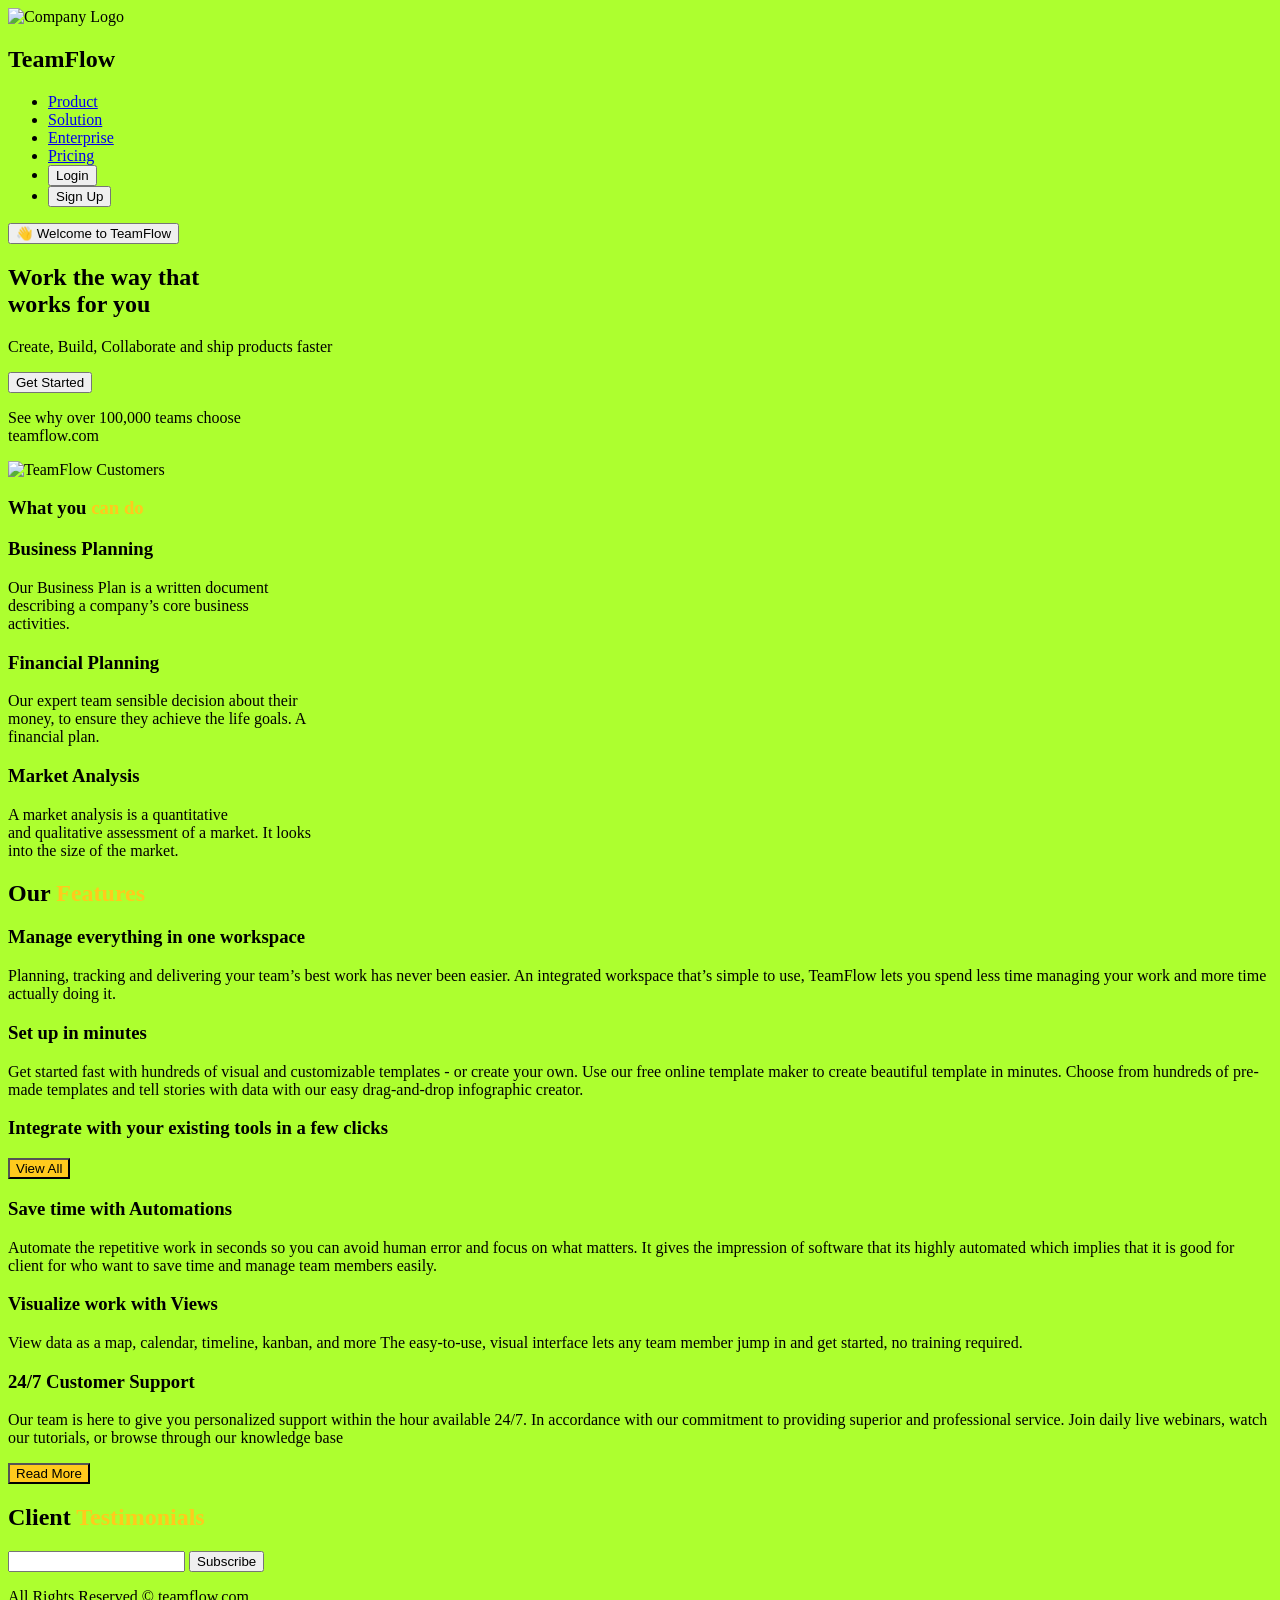
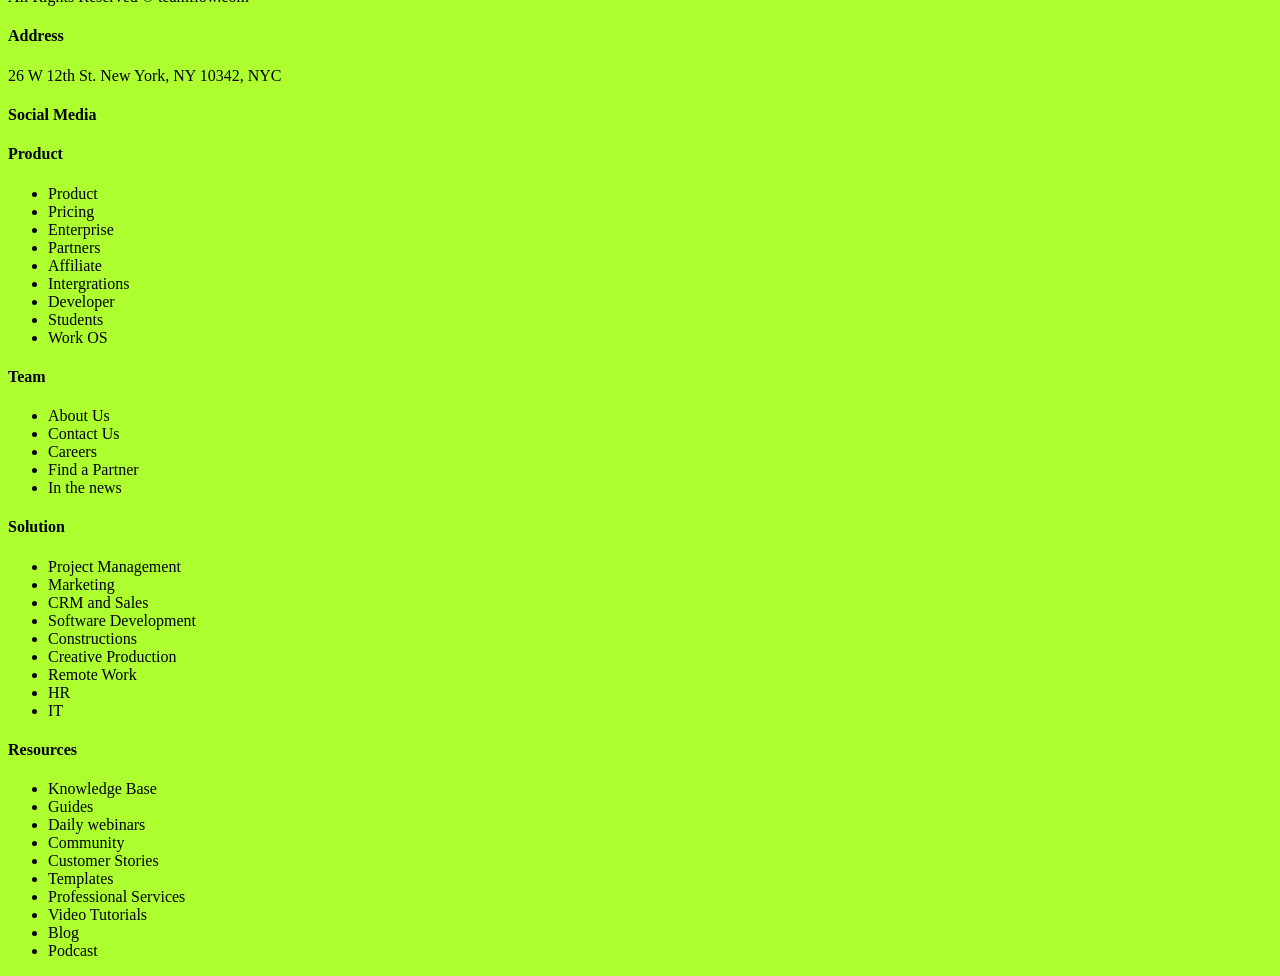
==== Index.html @ 241e6c61 "Initial commit" ====
<!DOCTYPE html>
<html lang="en">
<head>

    <meta charset="UTF-8">
    <meta name="viewport" content="width=device-width, initial-scale=1.0">
    <title>TeamFlow</title>
</head>

<body style="background-color: greenyellow">
   <!--Header Section--> 
   <section id="Header-section">
    <header>
        <img src="/Assets/TeamLogo.png" alt="Company Logo"/>
        <h2>TeamFlow</h2>
<nav> 
<ul>
<li class="nav-list"><a href="#">Product</a></li>
<li class="nav-list"><a href="#">Solution</a></li>
<li class="nav-list"><a href="#">Enterprise</a></li>
<li class="nav-list"><a href="#">Pricing</a></li>
<li class="nav-list"><button>Login</button></li>
<li class="nav-list"><button>Sign Up</button></li>
</ul>
</nav>
    </header>
   </section>

   <!--Hero Section-->

   <section>
<div id="hero-image">
<button>👋 Welcome to TeamFlow</button>
</div>
<h1>Work the way that <br>works for you</h1>

<p>Create, Build, Collaborate and ship products faster</p>

<button>Get Started</button>
   </section>

   <!--Features Section-->

   <section id="features-section">
 <p>See why over 100,000 teams choose <br>
    teamflow.com</p>
<img src="/Assets/Companies.svg" alt="TeamFlow Customers"/>
<h3>What you <strong style="color:#FFCA1D">can do</strong> </h3>

<div>
<article>
<h3> Business Planning
</h3>
 <p>Our Business Plan is a written document<br>
describing a company’s core business <br>activities.</p>
</article>
</div>


<div>
   <article>
<h3>Financial Planning</h3>
<p>Our expert team sensible decision about their<br> money, to ensure
     they achieve the life goals. A<br> financial plan.</p>
     </article>
</div>

<div>
   <article>
     <h3>Market Analysis
     </h3>

     <p>A market analysis is a quantitative <br>and qualitative assessment of a market. 
        It looks<br> into the size of the market.</p>
        </article>

</ul>
</div>
   
<h2>Our <strong style="color:#FFCA1D">Features</strong> </h2>

<div>
<h3>Manage everything in one workspace</h3>
<p>Planning, tracking and delivering your team’s best work has never been easier.
    An integrated workspace that’s simple to use, 
    TeamFlow lets you spend less time managing your work 
    and more time actually doing it.</p>
   </div>

   <div>
<h3>Set up in minutes</h3>
<p>Get started fast with hundreds of visual and customizable templates - or create your own. Use our free online template maker to create beautiful template in minutes.
Choose from hundreds of pre-made templates and tell stories with data
 with our easy drag-and-drop infographic creator.</p>
   </div>


   <div>
<h3>Integrate with your existing tools
in a few clicks</h3></div>

<div><button style="background-color: #FFCA1D;">View All</button></div>

 <div>
<h3>Save time with Automations</h3>
<p>Automate the repetitive work in seconds so you can avoid human error and focus on what matters. 
   It gives the impression of software that its highly automated which implies that it is good for client 
   for who want to save time and manage team members easily.</p>
   </div>

    <div>
<h3>Visualize work with Views</h3>
<p>View data as a map, calendar, timeline, kanban, and more
The easy-to-use, visual interface lets any 
team member jump in and get started, 
no training required.</p>
   </div>

    <div>
<h3>24/7 Customer Support</h3>
<p>Our team is here to give you personalized support within the hour available 24/7. 
   In accordance with our commitment to providing superior and professional service.
    Join daily live webinars, watch our tutorials, or browse through our knowledge 
base</p>
<button style="background-color: #FFCA1D;">Read More</button>
   </div>
   
   </section>


   <!--Testimonials section-->
   <section id="testimonials-section">

<h2>Client <strong style="color:#FFCA1D">Testimonials</strong> </h2>

<form>
  <input type="email" id="email" name="email" required>
  <button type="submit">Subscribe</button>
</form>

   </section>

   <!--Footer section-->
   <footer>
   <section>
      <div>
      <p>All Rights Reserved © teamflow.com</p></div>

      <div>
<h4>Address</h4>
      <p>26 W 12th St. New York, NY 10342, NYC</p> 
   </div>

      <h4>Social Media</h4>
</div>

      <div><h4>Product</h4>
         <ul>
       <li>Product</li> 
          <li>Pricing</li>  
             <li>Enterprise</li>  
                <li>Partners</li>  
                   <li>Affiliate</li>  
                      <li>Intergrations</li>  
                         <li>Developer</li>  
                            <li>Students</li>  
                               <li>Work OS</li>   
      </ul>
      </div>
      <div><h4>Team</h4>
      <ul>
       <li>About Us</li> 
          <li>Contact Us</li>  
             <li>Careers</li>  
                <li>Find a Partner</li>  
                   <li>In the news</li>  
      </ul>
   </div>
      <div><h4>Solution</h4>
      <ul>
       <li>Project Management</li> 
          <li>Marketing</li>  
             <li>CRM and Sales</li>  
                <li>Software Development</li>  
                   <li>Constructions</li>  
                      <li>Creative Production</li>  
                         <li>Remote Work</li>  
                            <li>HR</li>  
                               <li>IT</li>  
                                  <!--li>See More Solutions</li> -->  
      </ul></div>
      <div><h4>Resources</h4>
      <ul>
       <li>Knowledge Base</li> 
          <li>Guides</li>  
             <li>Daily webinars</li>  
                <li>Community</li>  
                   <li>Customer Stories</li>  
                      <li>Templates</li>  
                         <li>Professional Services</li>  
                            <li>Video Tutorials</li>  
                               <li>Blog</li>  
                                  <li>Podcast</li>   
      </ul>
   </div>

   </section>
</footer>

</body>
</html>
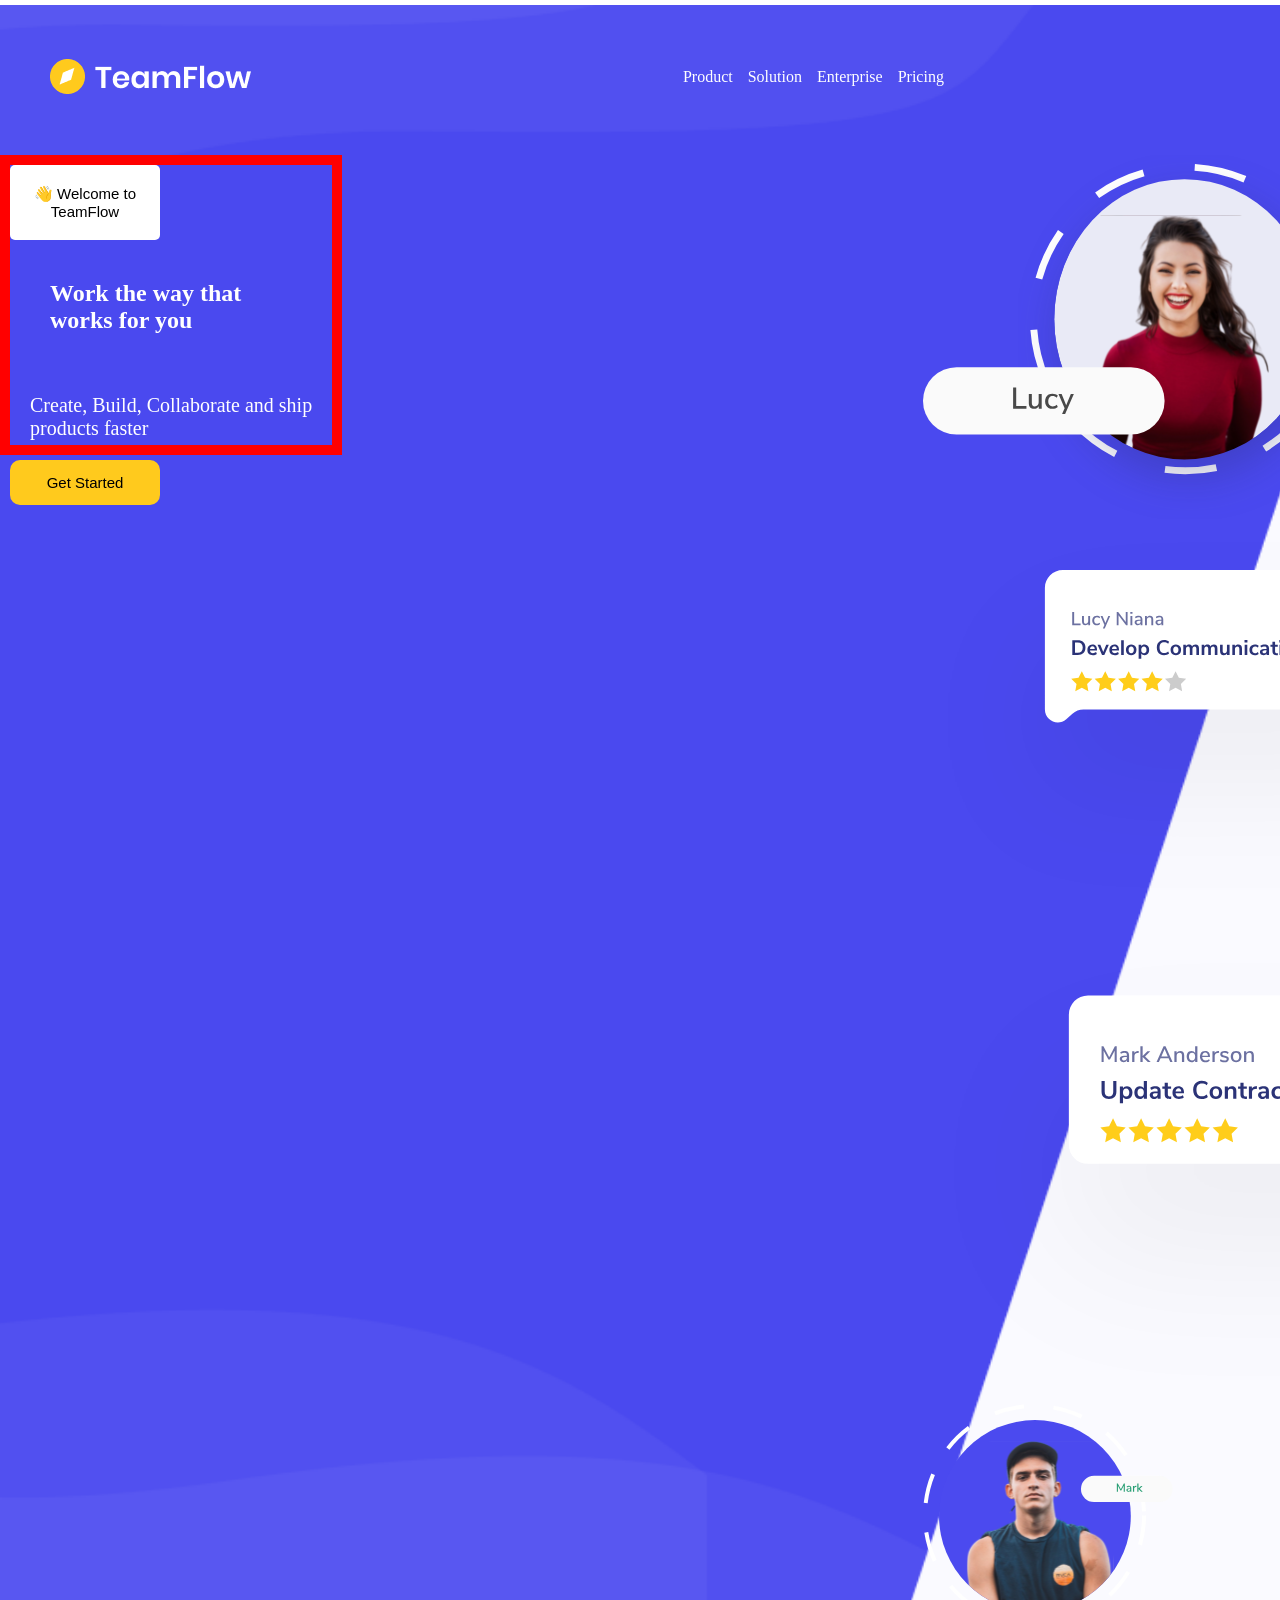
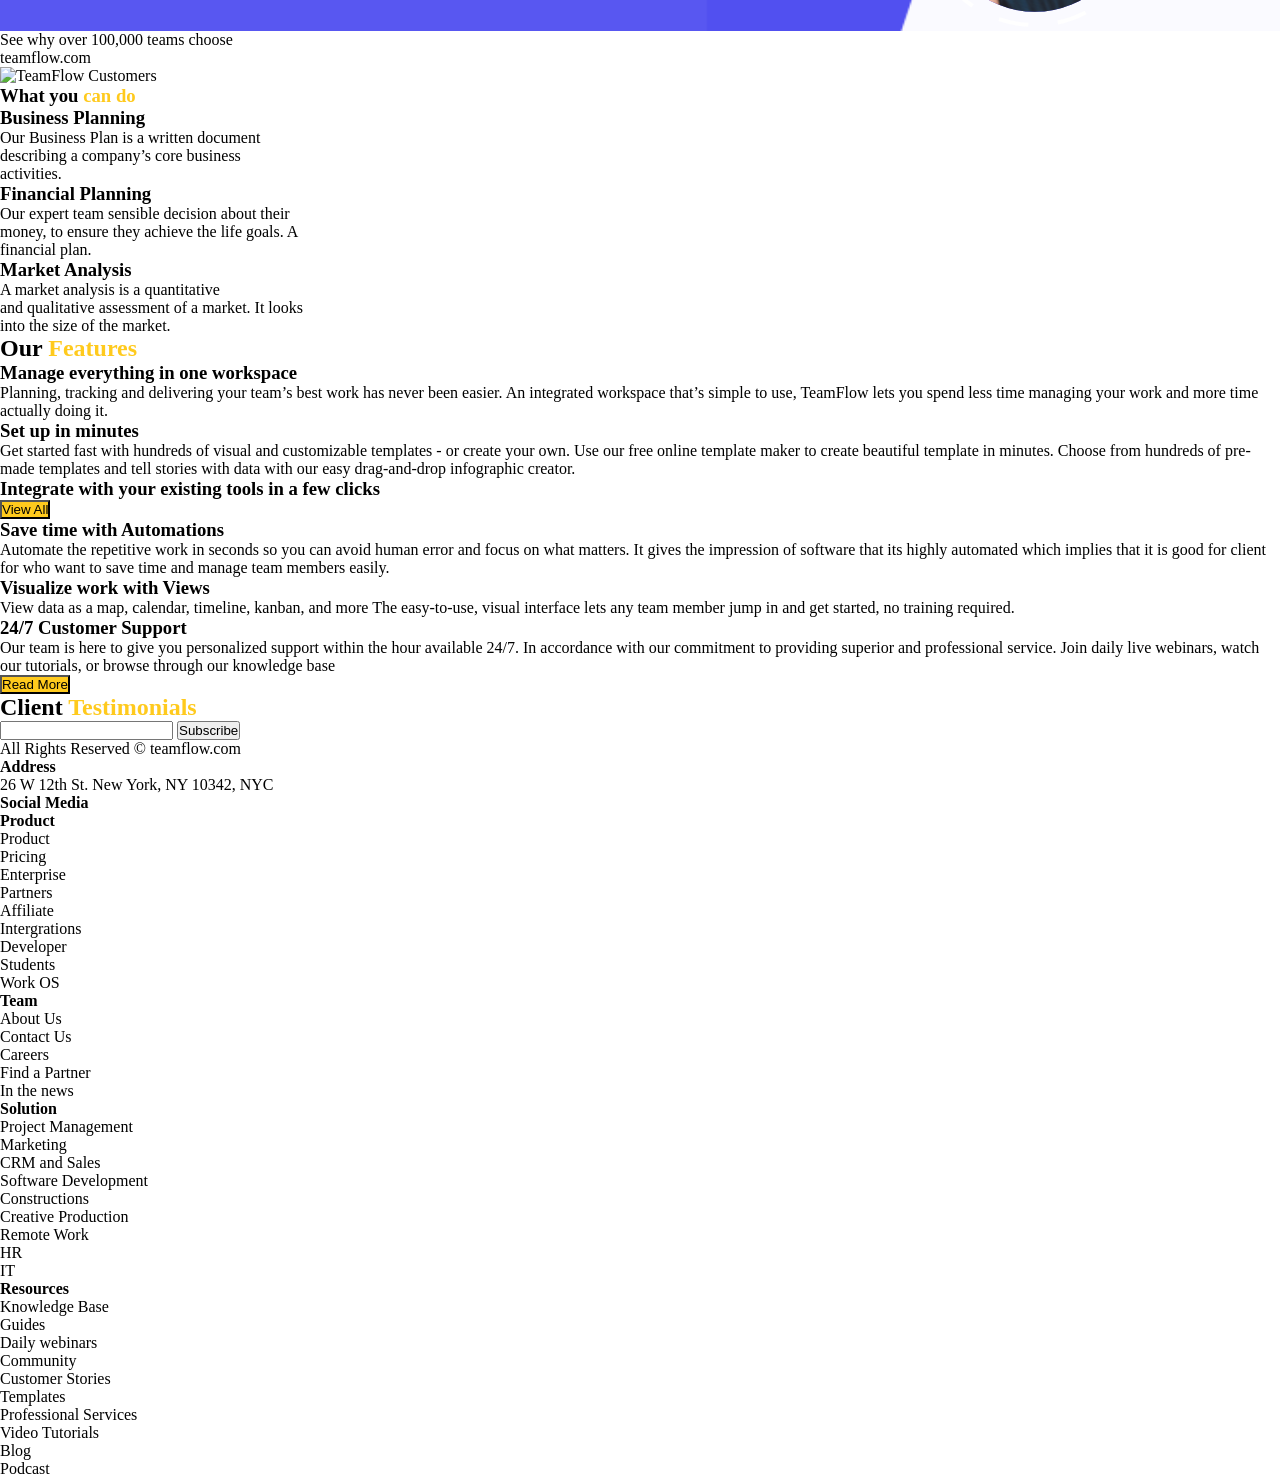
==== commit 74b7fad6: "Added css" ====
--- a/Index.html
+++ b/Index.html
@@ -5,43 +5,83 @@
     <meta charset="UTF-8">
     <meta name="viewport" content="width=device-width, initial-scale=1.0">
     <title>TeamFlow</title>
+    <link rel="stylesheet" href="/Styles/Index.css">
 </head>
 
-<body style="background-color: greenyellow">
+
+<body>
+
+   
    <!--Header Section--> 
-   <section id="Header-section">
+   <div class="top-section">
+   <section id="header-area">
     <header>
-        <img src="/Assets/TeamLogo.png" alt="Company Logo"/>
-        <h2>TeamFlow</h2>
+        <img src="/Assets/Icons/TeamLogo.png" alt="Company Logo"/>
 <nav> 
-<ul>
-<li class="nav-list"><a href="#">Product</a></li>
-<li class="nav-list"><a href="#">Solution</a></li>
-<li class="nav-list"><a href="#">Enterprise</a></li>
-<li class="nav-list"><a href="#">Pricing</a></li>
-<li class="nav-list"><button>Login</button></li>
-<li class="nav-list"><button>Sign Up</button></li>
-</ul>
+<ul id="nav-ul">
+<li class="nav-list">
+   <a href="#">Product</a>
+</li>
+
+<li class="nav-list">
+   <a href="#">Solution</a>
+</li>
+<li class="nav-list">
+   <a href="#">Enterprise</a>
+</li>
+<li class="nav-list">
+   <a href="#">Pricing</a>
+</li>
 </nav>
+
+<div class="header-buttons">
+   <button>Login</button>
+   <button>Sign Up</button>
+</div>
     </header>
    </section>
+   
 
    <!--Hero Section-->
 
-   <section>
-<div id="hero-image">
-<button>👋 Welcome to TeamFlow</button>
-</div>
+   <section id="hero-area">
+
+<div class="hero-content">
+
+   <button id="btn">👋 Welcome to TeamFlow</button>
+
 <h1>Work the way that <br>works for you</h1>
 
-<p>Create, Build, Collaborate and ship products faster</p>
+<p>Create, Build, Collaborate and ship <br> products faster</p>
 
 <button>Get Started</button>
-   </section>
+</div>
+
+
+<div class="hero-images">
+<div class="img-wrapper"><img src="./Assets/Icons/Hero-assets/Group 43.svg" alt="image of customer, lucy">
+</div>
+<div class="img-wrapper"><img src="./Assets/Icons/Hero-assets/Group 44.svg" alt="lucy's comms plan">
+</div>
+<div class="img-wrapper"><img src="./Assets/Icons/Hero-assets/Group 46.svg" alt="Mark's contract agreement">
+</div>
+<div class="img-wrapper"><img src="./Assets/Icons/Hero-assets/Group 55.svg" alt="image of customer, Mark">
+</div>
+
+</div>
+
+
+   </section>
+
+   </div>
+
+
+
+
 
    <!--Features Section-->
 
-   <section id="features-section">
+   <section id="features-area">
  <p>See why over 100,000 teams choose <br>
     teamflow.com</p>
 <img src="/Assets/Companies.svg" alt="TeamFlow Customers"/>
@@ -129,7 +169,7 @@
 
 
    <!--Testimonials section-->
-   <section id="testimonials-section">
+   <section id="testimonials-area">
 
 <h2>Client <strong style="color:#FFCA1D">Testimonials</strong> </h2>
 
--- a/Styles/Index.css
+++ b/Styles/Index.css
@@ -0,0 +1,127 @@
+* {
+margin: 0%;
+padding: 0%;
+}
+
+.top-section{
+    width: 130%;
+    background-image: url(/Assets/Images/header-background.png);
+    background-size:cover;
+      background-position: center;
+       background-repeat: no-repeat;
+
+  min-height: 500px;
+    }
+
+/* Header Section */
+header {
+    display: flex;
+    justify-content: space-between;
+    align-items: center;
+    width: 100%;
+    margin: 5px auto;
+    background-size: cover;
+    margin-bottom:5px;
+    padding:  3%;
+    }
+
+    
+
+#nav-ul{
+    display: flex;
+    list-style: none;
+   align-items: center ;
+ width: 380px;
+ height: 30;
+top: 93px;
+left: 679px;
+gap: 15px;
+}
+
+.nav-list a {
+    text-decoration: none;
+    color: white;
+}
+
+
+.header-buttons{
+    display: flex;
+    gap: 20px;
+}
+
+.header-buttons button:first-child {
+  background-color: white;
+  color: black;
+  border: none;
+   padding: 5px 10px;
+    border-radius: 5px;
+    border: none;
+    width: 100px;
+    font-size: 15px;
+    font-weight: 300;}
+
+
+.header-buttons button:last-child {
+  background-color: #FFCA1D;
+  color: black;
+  border: none;
+   padding: 10px 10px;
+    border-radius: 5px;
+    width: 100px;
+    font-size: 15px;
+    font-weight: 300;
+    cursor: pointer;
+}
+
+
+
+/* Hero Section */
+
+#hero-area {
+    display: flex;
+    position: relative;
+    
+}
+
+.hero-content {
+    margin-right: auto;
+   gap: 50%;
+   max-width: 50%;
+    height: 280px;
+    border: 10px solid red;
+    justify-content: flex-end;
+    
+}
+
+#btn{
+    margin-inline: auto;
+    padding: 20px 20px;
+      border: none;
+       border-radius: 5px;
+       background-color: white;
+  
+}
+
+
+.hero-content H1 {
+    padding: 40px;
+    color: white;
+}
+
+
+.hero-content p {
+    padding: 20px;
+    color: white;
+    font-size: 20px;
+  font-weight: normal;
+}
+
+.hero-content button{
+    padding: 14px 32px;
+    border-radius: 10px;
+    border: none;
+    width: 150px;
+    background-color: #FFCA1D;
+    font-size: 15px;
+    font-weight: 300;
+}
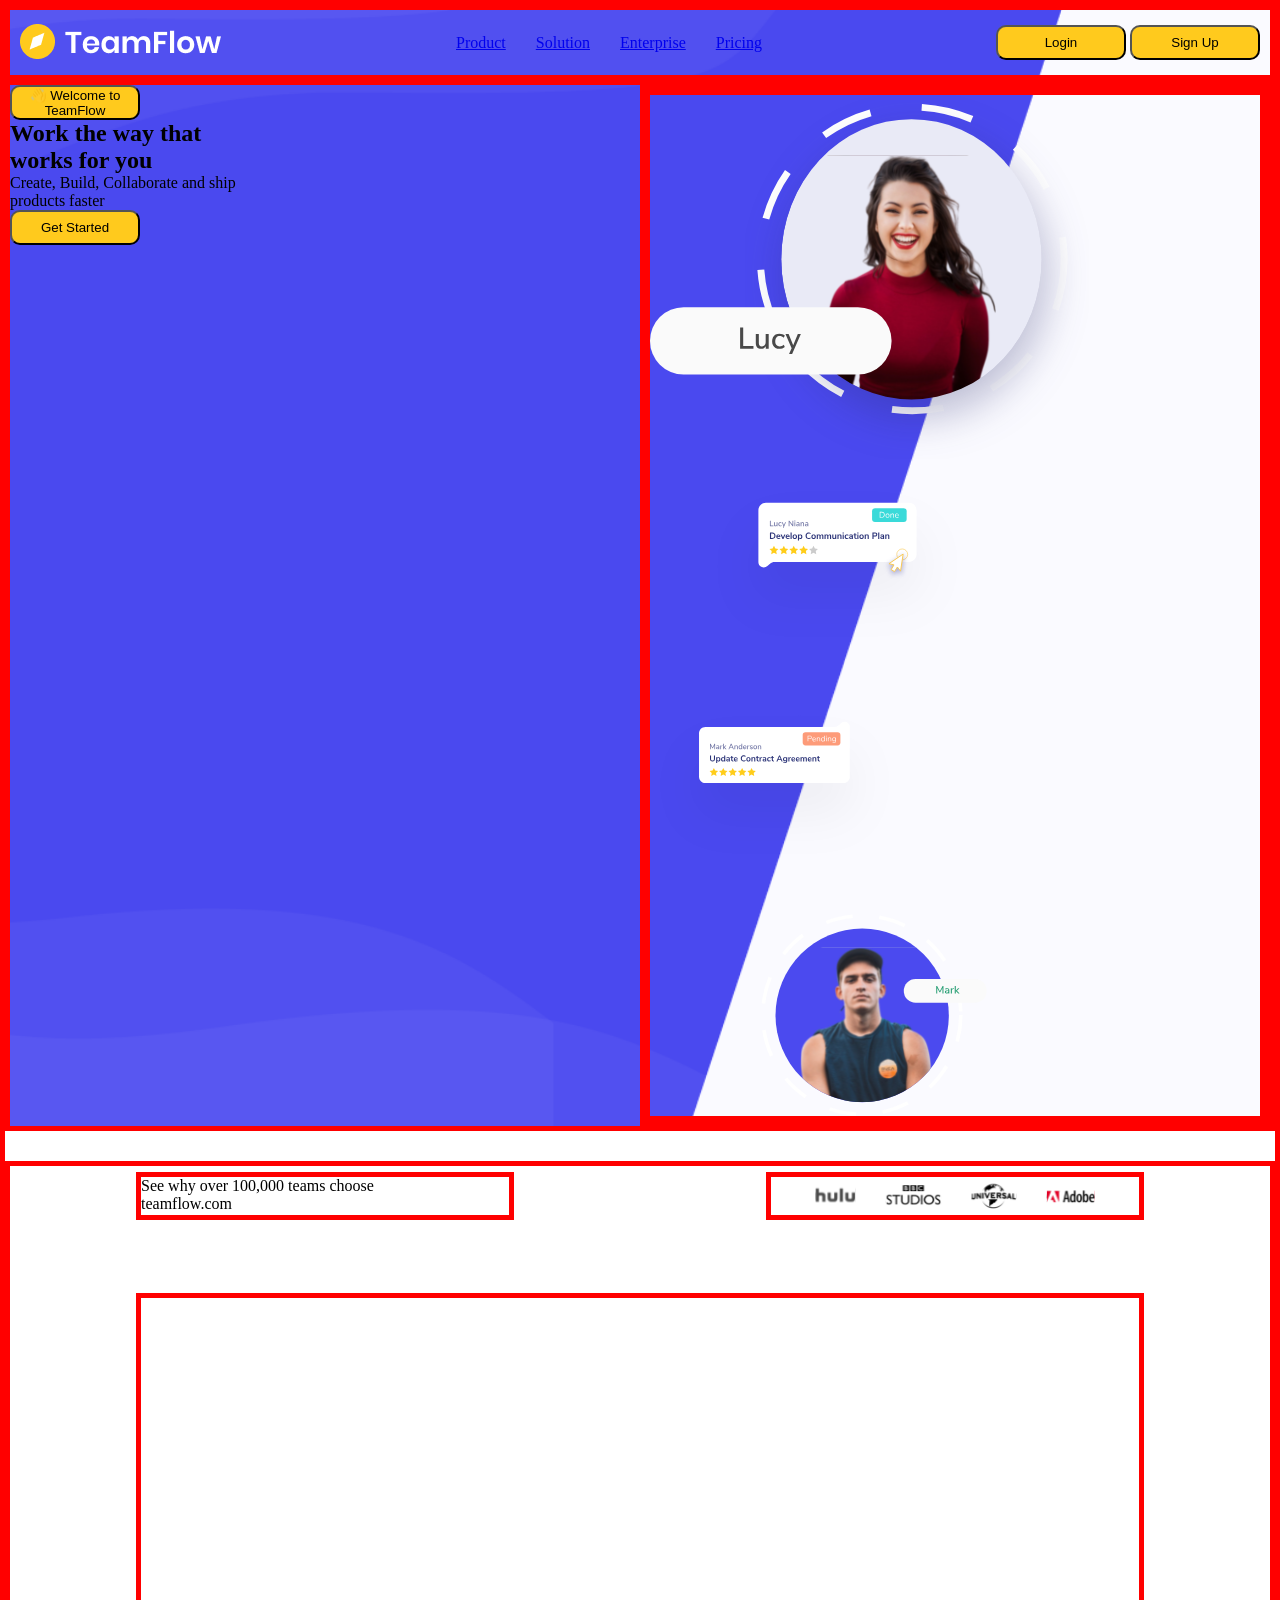
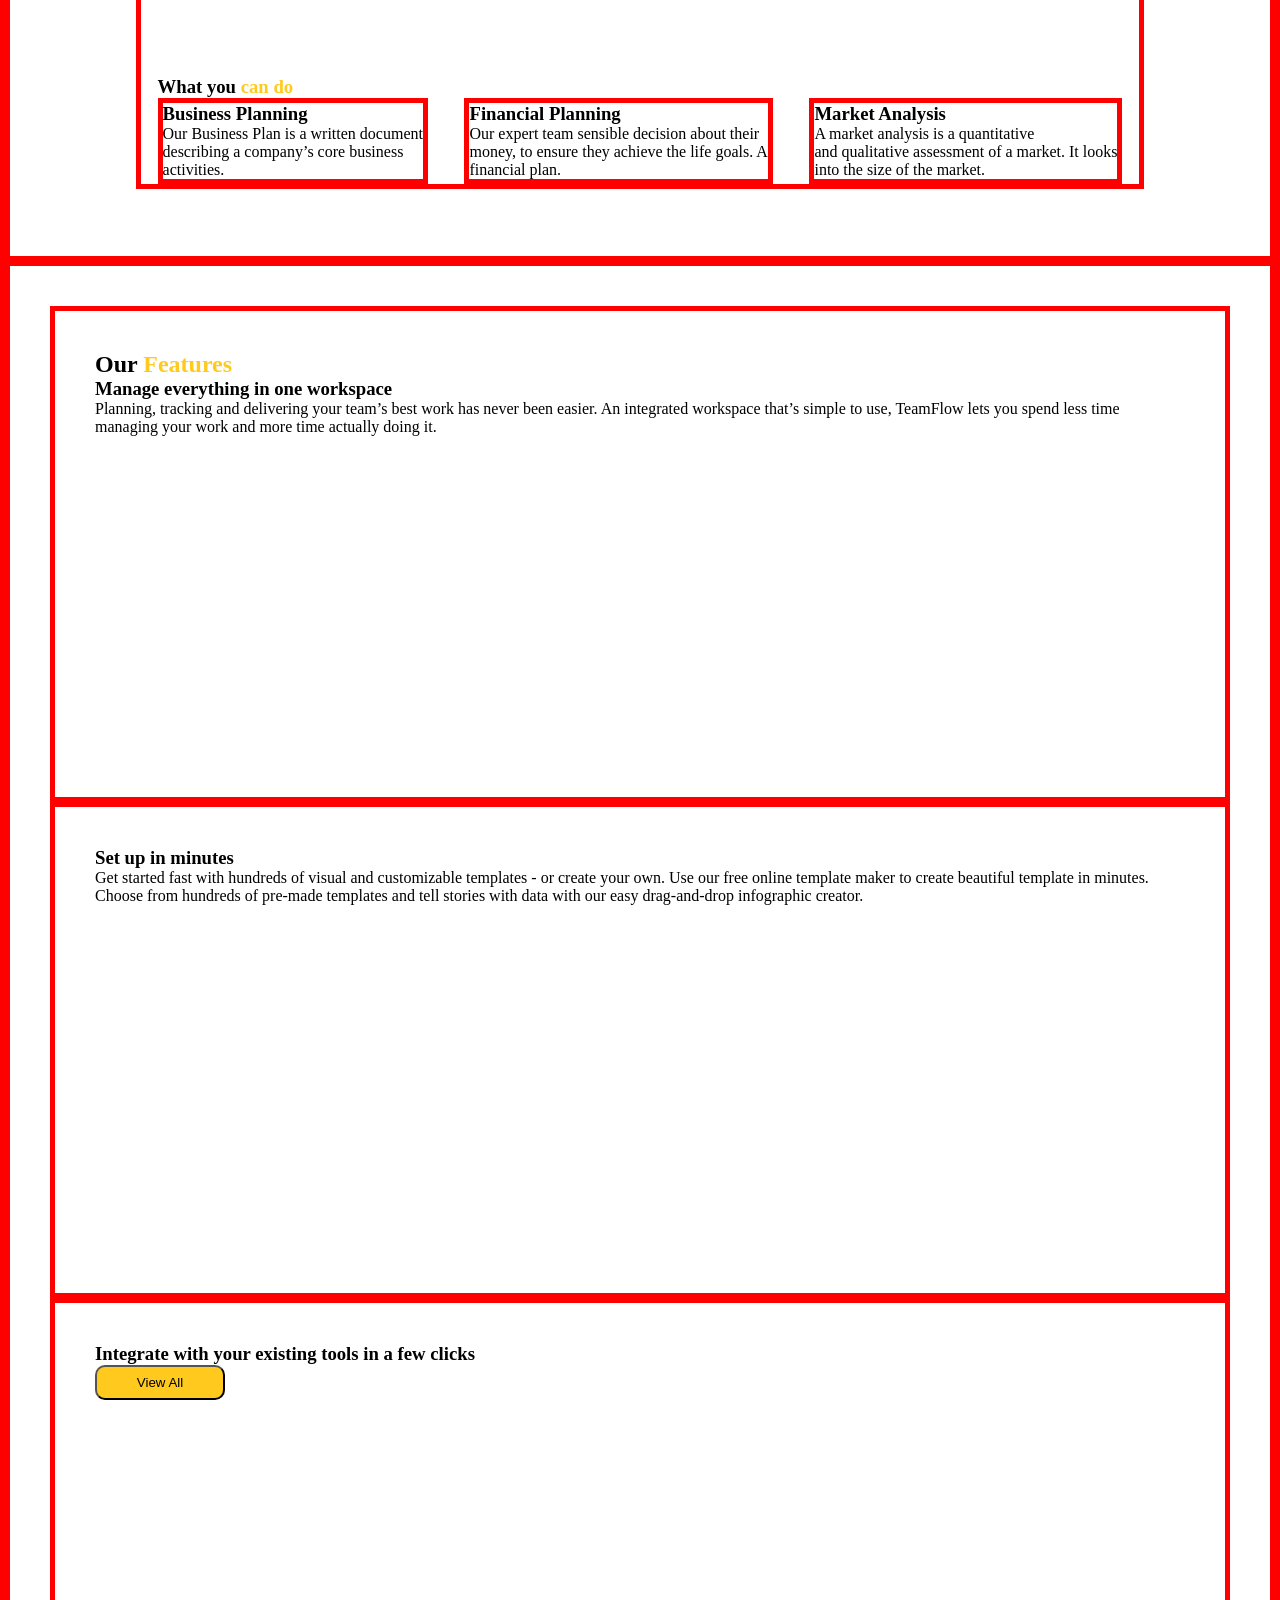
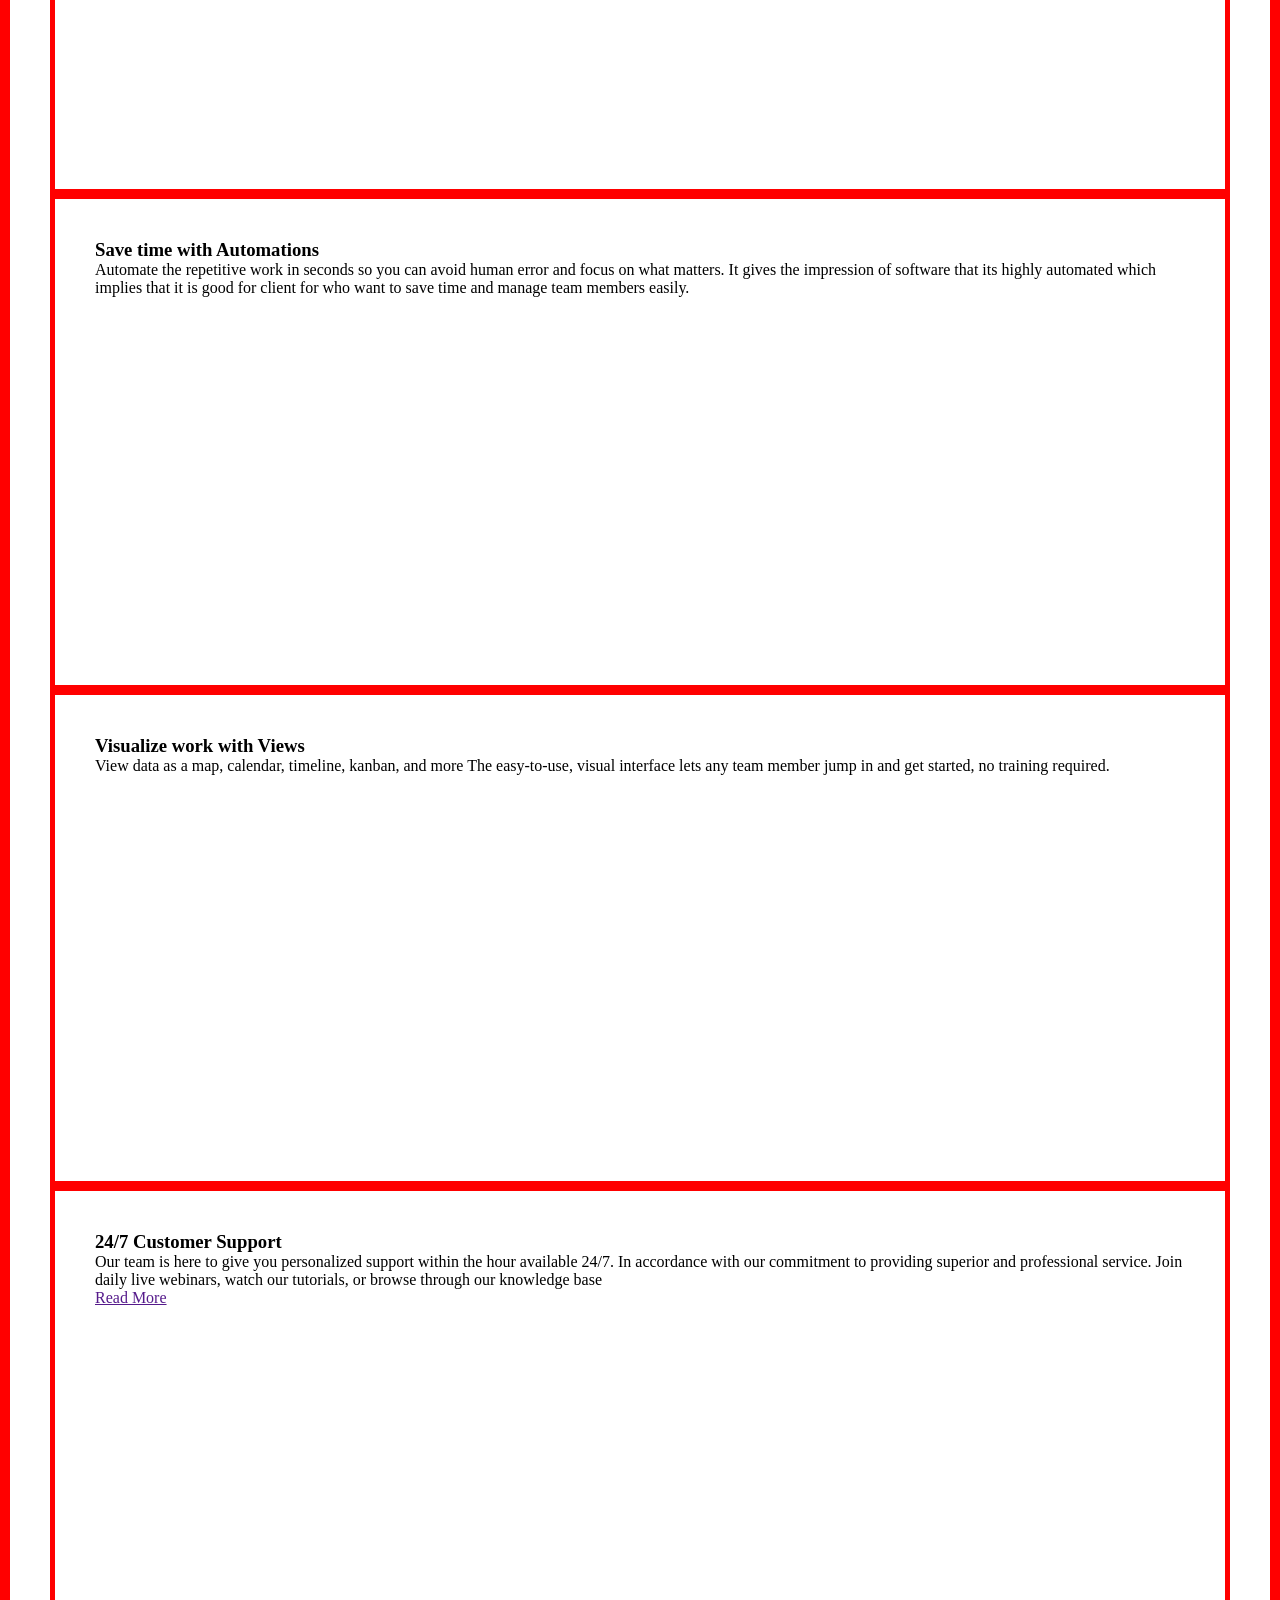
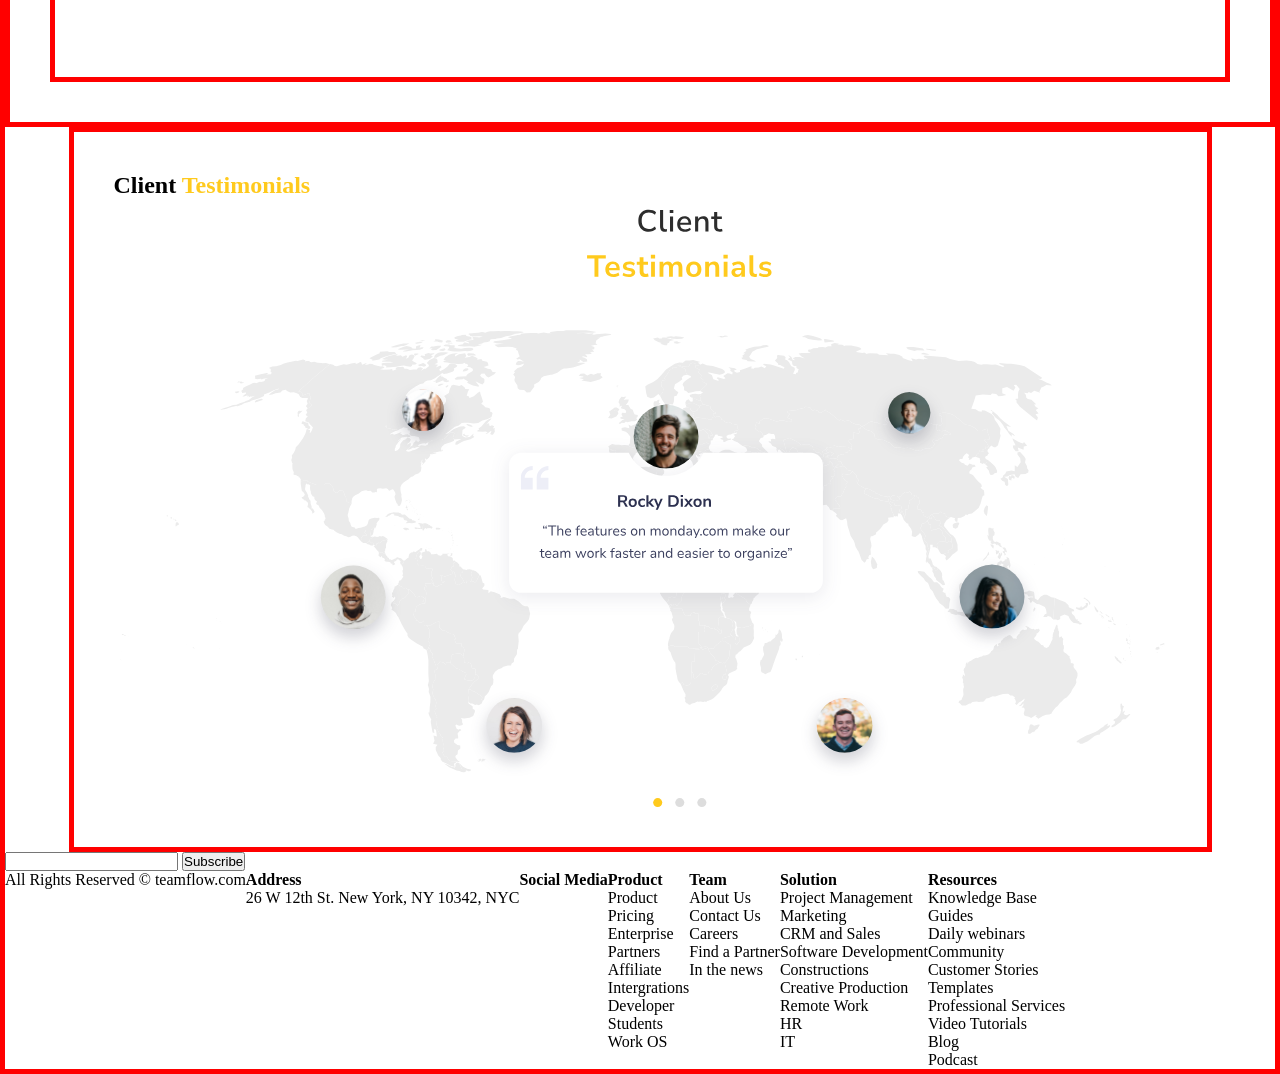
==== commit b1c20f1f: ""I updated my code and design for my Teamflow web site and fixed some issues with my code from earli" ====
--- a/Index.html
+++ b/Index.html
@@ -5,247 +5,316 @@
     <meta charset="UTF-8">
     <meta name="viewport" content="width=device-width, initial-scale=1.0">
     <title>TeamFlow</title>
-    <link rel="stylesheet" href="/Styles/Index.css">
+
+    <link rel="stylesheet" href="./Styles/Index.css"/>
+
+ <script src="./Script.Js" defer></script>
+
+
+
 </head>
-
-
 <body>
 
+   <!--Header Section--> 
+
+   <div class="whole-page">
+
+   <div class="top-section">
+
+      <section id="header-area">
+         <header class="Header-section">
+        <img src="/Assets/Icons/TeamLogo.png" alt="Company Logo"/>
+            <nav> 
+               <ul class="nav-ul">
+               <li class="nav-list">
+                  <a href="#">Product</a>
+               </li>
+
+               <li class="nav-list">
+                  <a href="#">Solution</a>
+               </li>
+               <li class="nav-list">
+                  <a href="#">Enterprise</a>
+               </li>
+               <li class="nav-list">
+                  <a href="#">Pricing</a>
+               </li>
+               </ul>
+            </nav>
+
+
+
+            <div class="header-buttons">
+               <button class="btn">Login</button>
+               <button class="btn">Sign Up</button>
+            </div>
+         </header>
+      </section>
    
-   <!--Header Section--> 
-   <div class="top-section">
-   <section id="header-area">
-    <header>
-        <img src="/Assets/Icons/TeamLogo.png" alt="Company Logo"/>
-<nav> 
-<ul id="nav-ul">
-<li class="nav-list">
-   <a href="#">Product</a>
-</li>
-
-<li class="nav-list">
-   <a href="#">Solution</a>
-</li>
-<li class="nav-list">
-   <a href="#">Enterprise</a>
-</li>
-<li class="nav-list">
-   <a href="#">Pricing</a>
-</li>
-</nav>
-
-<div class="header-buttons">
-   <button>Login</button>
-   <button>Sign Up</button>
-</div>
-    </header>
-   </section>
+
+   <!--Hero Section-->
+
+      <section id="hero-area">
+
+         <div class="hero-section">
+
+            <div class="hero-block">
+
+               <button class="btn">👋 Welcome to TeamFlow</button>
+
+                <h1>Work the way that <br>works for you</h1>
+
+                <p>Create, Build, Collaborate and ship <br> products faster</p>
+
+                <button class="btn">Get Started</button>
+            </div>
+
+
+            <div class="hero-img">
+
+               <div class=".lucy-img"><img src="./Assets/Icons/Hero-assets/Group 43.svg" 
+                  alt="image of customer, lucy">
+               </div>
+
+               <div class="lucy-plan"><img src="./Assets/Icons/Hero-assets/Group 44.svg" 
+                  alt="lucy's comms plan">
+               </div>
+
+
+                <div class="mark-contract"><img src="./Assets/Icons/Hero-assets/Group 46.svg" 
+                  alt="Mark's contract agreement">
+               </div>
+
+
+               <div class="mark-img"><img src="./Assets/Icons/Hero-assets/Group 55.svg" 
+                  alt="image of customer, Mark">
+               </div>
+
+
+            </div>
+         </div>
+
+       </section>
+       </div>
+
+
+       <!-- Benefits Area-->
+        <div class="benefits">
+
+               <div id="content-1">
+                  <p>See why over 100,000 teams choose <br>
+                  teamflow.com</p>
+                  <img src="/Assets/Icons/Companies.svg" alt="TeamFlow Customers"/>
+             </div>
+
+
+              
+
+             <div class="container">
+
+            
+               <div id="content-2">
+
+               <div class="sub-heading">
+               <h3 id="benefits-title">What you <strong style="color:#FFCA1D">can do</strong>
+               </h3>
+               </div>
+
+
+                     <article>
+                        <h3> Business Planning</h3>
+                        <p>Our Business Plan is a written document<br>
+                        describing a company’s core business <br>activities.</p>
+                  </article>
+               </div>
+         
+
+
+                  <div id="content-3">
+                     <article>
+                        <h3>Financial Planning</h3>
+                        <p>Our expert team sensible decision about their<br> money, to ensure
+                        they achieve the life goals. A<br> financial plan.</p>
+                     </article>
+                   </div>
+
+
+                  <div id="content-4">
+                     <article>
+                           <h3>Market Analysis
+                           </h3>
+
+                           <p>A market analysis is a quantitative <br>and qualitative assessment of a market. 
+                           It looks<br> into the size of the market.</p>
+                      </article>
+                  </div>
+               </div>
+            </div>
+
+
+
+
+   <!--Features Section-->
+
+    <section id="features-area">
+               
+      <div class="features">
+
+         <div id="F1">
+
+            <div class="sub-heading">
+            <h2>Our <strong style="color:#FFCA1D">Features</strong> </h2>
+          </div>
+
+
+            <h3>Manage everything in one workspace</h3>
+            <p>Planning, tracking and delivering your team’s best work has never been easier.
+            An integrated workspace that’s simple to use, 
+            TeamFlow lets you spend less time managing your work 
+            and more time actually doing it.</p>
+         </div>
+
+
+
+          <div id="F2">
+            <h3>Set up in minutes</h3>
+            <p>Get started fast with hundreds of visual and customizable templates - or create your own.
+                Use our free online template maker to create beautiful template in minutes.
+            Choose from hundreds of pre-made templates and tell stories with data
+            with our easy drag-and-drop infographic creator.</p> </div>
+             
+
+         <div id="F3" >
+            <h3>Integrate with your existing tools
+            in a few clicks</h3>
+              <div><button class="btn">View All</button>
+            </div>
+         </div>
+        
+
+
+          <div id="F4">
+            <h3>Save time with Automations</h3>
+            <p>Automate the repetitive work in seconds so you can avoid human error and focus on what matters. 
+            It gives the impression of software that its highly automated which implies that it is good for client 
+            for who want to save time and manage team members easily.</p>
+         </div>
+
+         <div id="F5">
+            <h3>Visualize work with Views</h3>
+            <p>View data as a map, calendar, timeline, kanban, and more
+            The easy-to-use, visual interface lets any 
+            team member jump in and get started, 
+            no training required.</p>
+         </div>
+
+         <div id="F6">
+            <h3>24/7 Customer Support</h3>
+            <p>Our team is here to give you personalized support within the hour available 24/7. 
+               In accordance with our commitment to providing superior and professional service.
+               Join daily live webinars, watch our tutorials, or browse through our knowledge 
+            base</p>
+            <div> <a class="button" href="">Read More</a>
+            </div>
+          </div>
    
 
-   <!--Hero Section-->
-
-   <section id="hero-area">
-
-<div class="hero-content">
-
-   <button id="btn">👋 Welcome to TeamFlow</button>
-
-<h1>Work the way that <br>works for you</h1>
-
-<p>Create, Build, Collaborate and ship <br> products faster</p>
-
-<button>Get Started</button>
-</div>
-
-
-<div class="hero-images">
-<div class="img-wrapper"><img src="./Assets/Icons/Hero-assets/Group 43.svg" alt="image of customer, lucy">
-</div>
-<div class="img-wrapper"><img src="./Assets/Icons/Hero-assets/Group 44.svg" alt="lucy's comms plan">
-</div>
-<div class="img-wrapper"><img src="./Assets/Icons/Hero-assets/Group 46.svg" alt="Mark's contract agreement">
-</div>
-<div class="img-wrapper"><img src="./Assets/Icons/Hero-assets/Group 55.svg" alt="image of customer, Mark">
-</div>
-
-</div>
-
-
-   </section>
-
-   </div>
-
-
-
-
-
-   <!--Features Section-->
-
-   <section id="features-area">
- <p>See why over 100,000 teams choose <br>
-    teamflow.com</p>
-<img src="/Assets/Companies.svg" alt="TeamFlow Customers"/>
-<h3>What you <strong style="color:#FFCA1D">can do</strong> </h3>
-
-<div>
-<article>
-<h3> Business Planning
-</h3>
- <p>Our Business Plan is a written document<br>
-describing a company’s core business <br>activities.</p>
-</article>
-</div>
-
-
-<div>
-   <article>
-<h3>Financial Planning</h3>
-<p>Our expert team sensible decision about their<br> money, to ensure
-     they achieve the life goals. A<br> financial plan.</p>
-     </article>
-</div>
-
-<div>
-   <article>
-     <h3>Market Analysis
-     </h3>
-
-     <p>A market analysis is a quantitative <br>and qualitative assessment of a market. 
-        It looks<br> into the size of the market.</p>
-        </article>
-
-</ul>
-</div>
-   
-<h2>Our <strong style="color:#FFCA1D">Features</strong> </h2>
-
-<div>
-<h3>Manage everything in one workspace</h3>
-<p>Planning, tracking and delivering your team’s best work has never been easier.
-    An integrated workspace that’s simple to use, 
-    TeamFlow lets you spend less time managing your work 
-    and more time actually doing it.</p>
-   </div>
-
-   <div>
-<h3>Set up in minutes</h3>
-<p>Get started fast with hundreds of visual and customizable templates - or create your own. Use our free online template maker to create beautiful template in minutes.
-Choose from hundreds of pre-made templates and tell stories with data
- with our easy drag-and-drop infographic creator.</p>
-   </div>
-
-
-   <div>
-<h3>Integrate with your existing tools
-in a few clicks</h3></div>
-
-<div><button style="background-color: #FFCA1D;">View All</button></div>
-
- <div>
-<h3>Save time with Automations</h3>
-<p>Automate the repetitive work in seconds so you can avoid human error and focus on what matters. 
-   It gives the impression of software that its highly automated which implies that it is good for client 
-   for who want to save time and manage team members easily.</p>
-   </div>
-
-    <div>
-<h3>Visualize work with Views</h3>
-<p>View data as a map, calendar, timeline, kanban, and more
-The easy-to-use, visual interface lets any 
-team member jump in and get started, 
-no training required.</p>
-   </div>
-
-    <div>
-<h3>24/7 Customer Support</h3>
-<p>Our team is here to give you personalized support within the hour available 24/7. 
-   In accordance with our commitment to providing superior and professional service.
-    Join daily live webinars, watch our tutorials, or browse through our knowledge 
-base</p>
-<button style="background-color: #FFCA1D;">Read More</button>
-   </div>
-   
+       </div>
+
    </section>
 
 
    <!--Testimonials section-->
    <section id="testimonials-area">
 
-<h2>Client <strong style="color:#FFCA1D">Testimonials</strong> </h2>
-
-<form>
-  <input type="email" id="email" name="email" required>
-  <button type="submit">Subscribe</button>
-</form>
-
+         <div class="Testimonials">
+            <h2> Client <strong style="color:#FFCA1D">Testimonials</strong> </h2>
+            <img src="Assets/Icons/Client-Testimonials.svg" alt="client testimonials">
+         </div>
+     
+
+
+      <form>
+      <input type="email" id="email" name="email" required>
+      <button type="submit">Subscribe</button>
+      </form>
    </section>
 
    <!--Footer section-->
    <footer>
-   <section>
-      <div>
-      <p>All Rights Reserved © teamflow.com</p></div>
-
-      <div>
-<h4>Address</h4>
-      <p>26 W 12th St. New York, NY 10342, NYC</p> 
-   </div>
-
-      <h4>Social Media</h4>
+
+         <div class="footer-area">
+            <p>All Rights Reserved © teamflow.com</p>
+       </div>
+
+      <div>
+            <h4>Address</h4>
+          <p>26 W 12th St. New York, NY 10342, NYC</p> 
+       </div>
+
+         <div>
+            <h4>Social Media</h4>
+         </div>
+
+      <div>
+         <h4>Product</h4>
+         <ul>
+             <li>Product</li> 
+            <li>Pricing</li>  
+            <li>Enterprise</li>  
+            <li>Partners</li>  
+            <li>Affiliate</li>  
+            <li>Intergrations</li>  
+            <li>Developer</li>  
+            <li>Students</li>  
+            <li>Work OS</li>   
+          </ul>
+
+      </div>
+
+      <div>
+         <h4>Team</h4>
+         <ul>
+            <li>About Us</li> 
+            <li>Contact Us</li>  
+            <li>Careers</li>  
+            <li>Find a Partner</li>  
+            <li>In the news</li>  
+         </ul>
+      </div>
+
+
+      <div>
+         <h4>Solution</h4>
+         <ul>
+            <li>Project Management</li> 
+            <li>Marketing</li>  
+            <li>CRM and Sales</li>  
+            <li>Software Development</li>  
+            <li>Constructions</li>  
+            <li>Creative Production</li>  
+            <li>Remote Work</li>  
+            <li>HR</li>  
+            <li>IT</li> 
+         </ul>
+      </div>
+            
+      <div>
+         <h4>Resources</h4>
+         <ul>
+            <li>Knowledge Base</li> 
+            <li>Guides</li>  
+            <li>Daily webinars</li>  
+            <li>Community</li>  
+            <li>Customer Stories</li>  
+            <li>Templates</li>  
+            <li>Professional Services</li>  
+            <li>Video Tutorials</li>  
+            <li>Blog</li>  
+            <li>Podcast</li>   
+         </ul>
+      </div>
+</footer>
 </div>
-
-      <div><h4>Product</h4>
-         <ul>
-       <li>Product</li> 
-          <li>Pricing</li>  
-             <li>Enterprise</li>  
-                <li>Partners</li>  
-                   <li>Affiliate</li>  
-                      <li>Intergrations</li>  
-                         <li>Developer</li>  
-                            <li>Students</li>  
-                               <li>Work OS</li>   
-      </ul>
-      </div>
-      <div><h4>Team</h4>
-      <ul>
-       <li>About Us</li> 
-          <li>Contact Us</li>  
-             <li>Careers</li>  
-                <li>Find a Partner</li>  
-                   <li>In the news</li>  
-      </ul>
-   </div>
-      <div><h4>Solution</h4>
-      <ul>
-       <li>Project Management</li> 
-          <li>Marketing</li>  
-             <li>CRM and Sales</li>  
-                <li>Software Development</li>  
-                   <li>Constructions</li>  
-                      <li>Creative Production</li>  
-                         <li>Remote Work</li>  
-                            <li>HR</li>  
-                               <li>IT</li>  
-                                  <!--li>See More Solutions</li> -->  
-      </ul></div>
-      <div><h4>Resources</h4>
-      <ul>
-       <li>Knowledge Base</li> 
-          <li>Guides</li>  
-             <li>Daily webinars</li>  
-                <li>Community</li>  
-                   <li>Customer Stories</li>  
-                      <li>Templates</li>  
-                         <li>Professional Services</li>  
-                            <li>Video Tutorials</li>  
-                               <li>Blog</li>  
-                                  <li>Podcast</li>   
-      </ul>
-   </div>
-
-   </section>
-</footer>
-
 </body>
 </html>
--- a/Styles/Index.css
+++ b/Styles/Index.css
@@ -1,127 +1,281 @@
 * {
-margin: 0%;
-padding: 0%;
-}
-
-.top-section{
-    width: 130%;
-    background-image: url(/Assets/Images/header-background.png);
-    background-size:cover;
-      background-position: center;
-       background-repeat: no-repeat;
-
-  min-height: 500px;
-    }
-
-/* Header Section */
-header {
+  margin: 0;
+  padding: 0;
+  box-sizing: border-box;
+}
+
+body {
+  background-color: white;
+}
+
+.whole-page {
+ width: 100%;
+  min-height: 100vh;
+  border: 5px solid red;
+  background-color: white;
+}
+
+.top-section {
+  min-height: 937px;
+  background-image: url("/Assets/Images/header-background.png");
+  background-position: top center;
+  background-repeat: no-repeat;
+  background-size: cover;
+}
+
+.btn {
+  background-color: #FFCA1D;
+  width: 130px;
+  height: 35px;
+  border-radius: 10px;
+}
+
+.Header-section {
+  display: flex;
+  border: 5px solid red;
+  padding: 10px;
+  justify-content: space-between;
+  align-items: center;
+}
+
+.nav-ul {
+  display: flex;
+  list-style: none;
+  gap: 30px;
+}
+
+.hero-section {
+  display: flex;
+  border: 5px solid red;
+  justify-content: space-between;
+  gap: 40px;
+}
+
+.hero-block {
+  width: 45%;
+}
+
+.hero-img {
+  display: flex;
+  flex-wrap: wrap;
+  width: 50%;
+  gap: 20px;
+  justify-content: flex-start;
+  align-items: flex-start;
+  border: 10px solid red;
+}
+
+.lucy-img {
+  width: 260px;
+  height: 280px;
+}
+
+.lucy-plan {
+  width: 375px;
+  height: 168px;
+}
+
+.mark-img {
+  width: 448px;
+  height: 202px;
+}
+
+.mark-contract {
+  width: 249px;
+  height: 223px;
+}
+
+.hero-img img {
+  width: 100%;
+  height: 100%;
+  object-fit: contain;
+}
+
+/* Benefits Area*/
+
+.benefits{
+height: 700px;
     display: flex;
-    justify-content: space-between;
-    align-items: center;
-    width: 100%;
-    margin: 5px auto;
-    background-size: cover;
-    margin-bottom:5px;
-    padding:  3%;
-    }
+    border: 5px red solid;
+    position: relative;
+    margin: 30px auto 0 auto;
+    flex-direction: column;
+}
+
+#content-1 {
+  display: flex;
+  justify-content: space-between;
+  align-items: center;
+  width: 100%;
+}
+
+
+#content-1 p {
+  width: 30%;
+ height: 80%;
+  border: 5px red solid;
+margin: auto;
+}
+
+#content-1 img {
+  width: 30%;
+  height: 80%;
+  border: 5px red solid;
+  margin: auto;
+
+}
+
+
+/*#content-1 p {
+   width: 30%;
+height: 70px;
+opacity: 1;
+top: 15px;
+ border: 5px red solid;
+ left: 1%;
+}
+
+#content-1 img {
+width: 30%;
+height: 70px;
+opacity: 1;
+top: 15px;
+ border: 5px red solid;
+ position: absolute;
+ right: 1%;
+} */
+
+.container{
+    width: 80%;
+    margin: auto;
+display: flex;
+ justify-content: space-evenly;
+  gap: 20px;
+  height: 496px;
+    border: 5px red solid;
+    flex-direction: row;
+  align-items:flex-end; 
+}
+
+
+
 
     
-
-#nav-ul{
+.benefits-title {
+  text-align: center;
+  margin-top: 60px;
+  margin-bottom: 40px;
+  font-size: 32px;
+  border: 2px red solid;
+
+}
+
+
+.container article{
+align-content: flex-end;
+  border: 5px red solid;
+}
+
+/*
+#content-2 article {
+
+
+}
+
+
+#content-3 article {
+
+}
+
+#content-4 article {
+
+
+}*/
+
+
+/* Features Section */
+.features{
+     border: 5px red solid;
+     padding: 40px;
+   gap: 20px;  
+}
+
+
+#F1{
+ border: 5px red solid;
+     padding: 40px;
+   gap: 20px;
+  height: 496px;
+}
+
+
+#F2{
+ border: 5px red solid;
+     padding: 40px;
+   gap: 20px;
+     height: 496px;
+
+}
+
+#F3{
+ border: 5px red solid;
+     padding: 40px;
+   gap: 20px;
+  height: 496px;
+}
+
+#F4{
+ border: 5px red solid;
+     padding: 40px;
+   gap: 20px;
+  height: 496px;
+}
+
+#F5{
+ border: 5px red solid;
+     padding: 40px;
+   gap: 20px;
+  height: 496px;
+}
+
+
+#F6{
+ border: 5px red solid;
+     padding: 40px;
+   gap: 20px;
+  height: 496px;
+}
+
+/* Testimonials Section */
+
+#testimonials-area {
+  width: 100%;
+  overflow: hidden;
+}
+
+.Testimonials {
+  width: 90%;
+  max-width: 1200px;
+  margin: 0 auto;
+  border: 5px solid red;
+  padding: 40px;
+}
+
+.Testimonials img {
+  width: 100%;
+  max-width: 100%;
+  display: block;
+}
+
+
+
+/* Footer Section */
+
+footer{
     display: flex;
-    list-style: none;
-   align-items: center ;
- width: 380px;
- height: 30;
-top: 93px;
-left: 679px;
-gap: 15px;
-}
-
-.nav-list a {
-    text-decoration: none;
-    color: white;
-}
-
-
-.header-buttons{
-    display: flex;
-    gap: 20px;
-}
-
-.header-buttons button:first-child {
-  background-color: white;
-  color: black;
-  border: none;
-   padding: 5px 10px;
-    border-radius: 5px;
-    border: none;
-    width: 100px;
-    font-size: 15px;
-    font-weight: 300;}
-
-
-.header-buttons button:last-child {
-  background-color: #FFCA1D;
-  color: black;
-  border: none;
-   padding: 10px 10px;
-    border-radius: 5px;
-    width: 100px;
-    font-size: 15px;
-    font-weight: 300;
-    cursor: pointer;
-}
-
-
-
-/* Hero Section */
-
-#hero-area {
-    display: flex;
-    position: relative;
-    
-}
-
-.hero-content {
-    margin-right: auto;
-   gap: 50%;
-   max-width: 50%;
-    height: 280px;
-    border: 10px solid red;
-    justify-content: flex-end;
-    
-}
-
-#btn{
-    margin-inline: auto;
-    padding: 20px 20px;
-      border: none;
-       border-radius: 5px;
-       background-color: white;
-  
-}
-
-
-.hero-content H1 {
-    padding: 40px;
-    color: white;
-}
-
-
-.hero-content p {
-    padding: 20px;
-    color: white;
-    font-size: 20px;
-  font-weight: normal;
-}
-
-.hero-content button{
-    padding: 14px 32px;
-    border-radius: 10px;
-    border: none;
-    width: 150px;
-    background-color: #FFCA1D;
-    font-size: 15px;
-    font-weight: 300;
-}
+
+}
+
+footer ul {
+  list-style: none;
+}
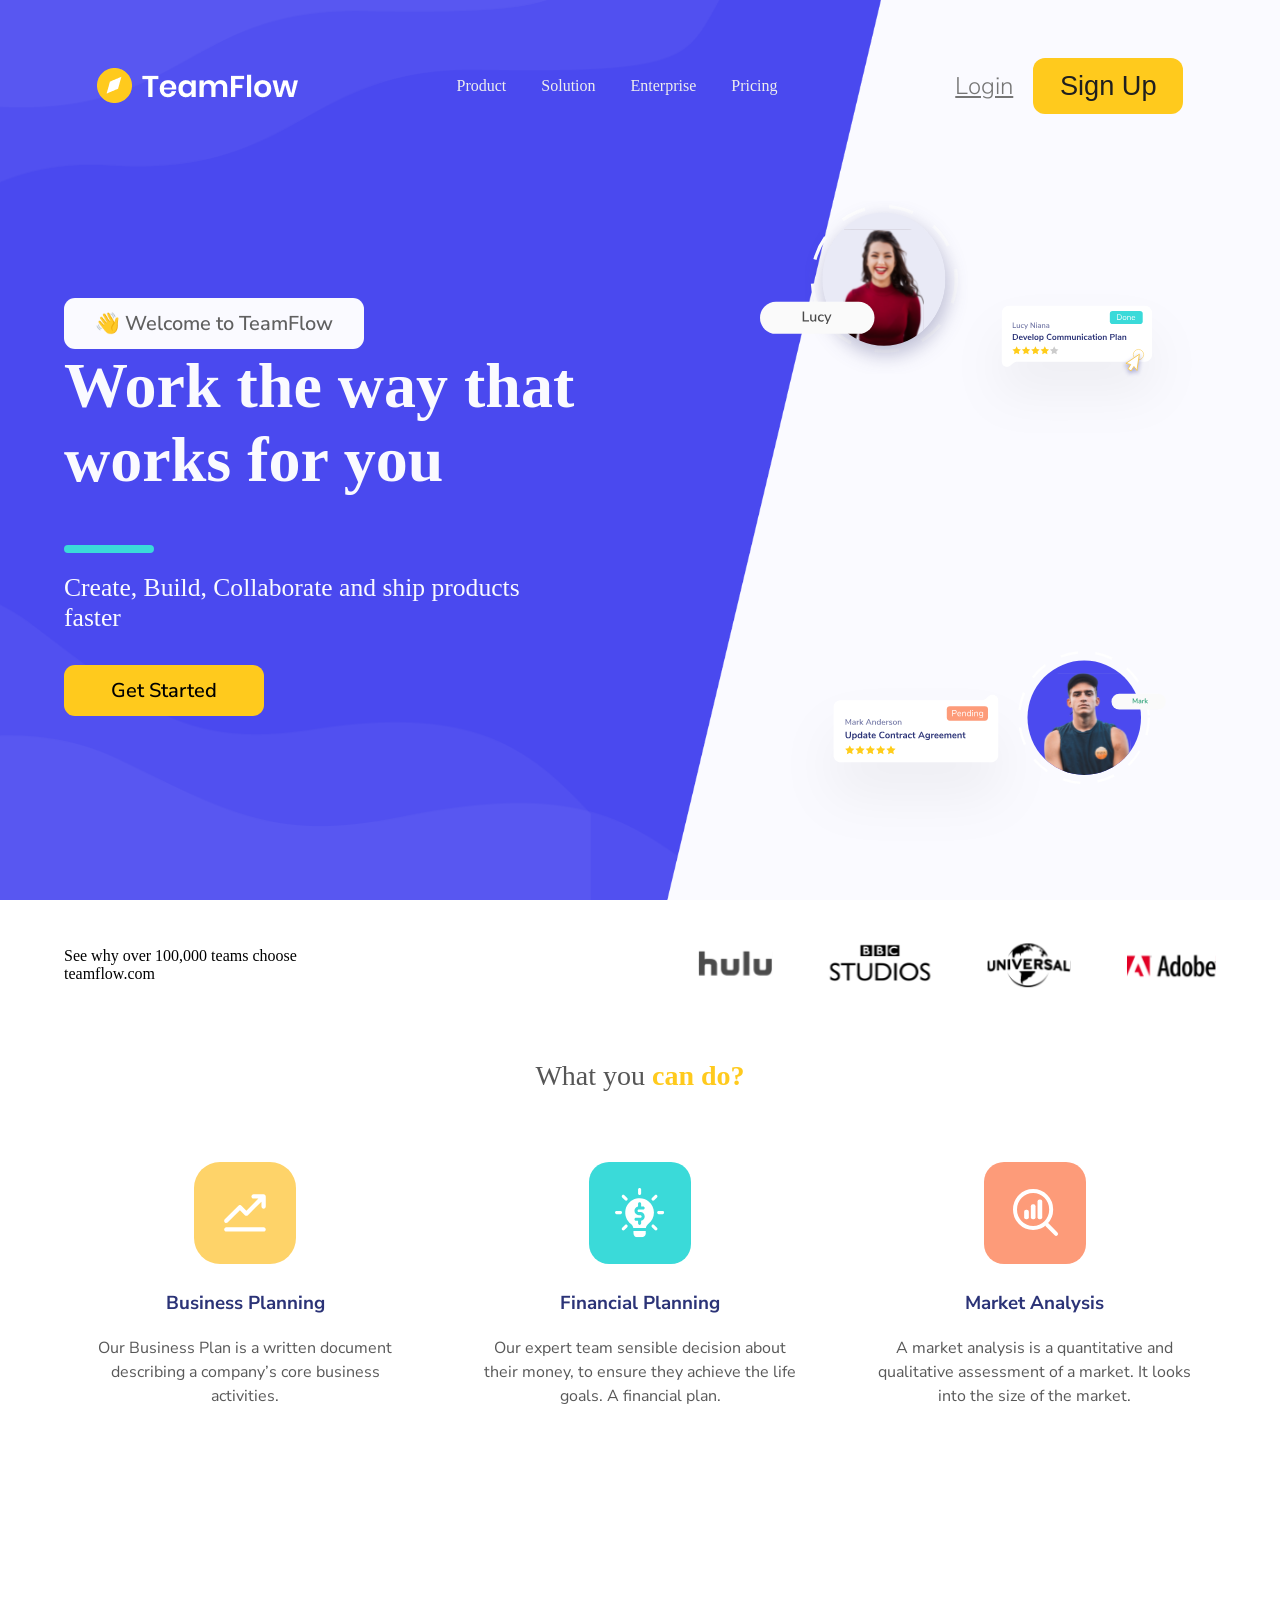
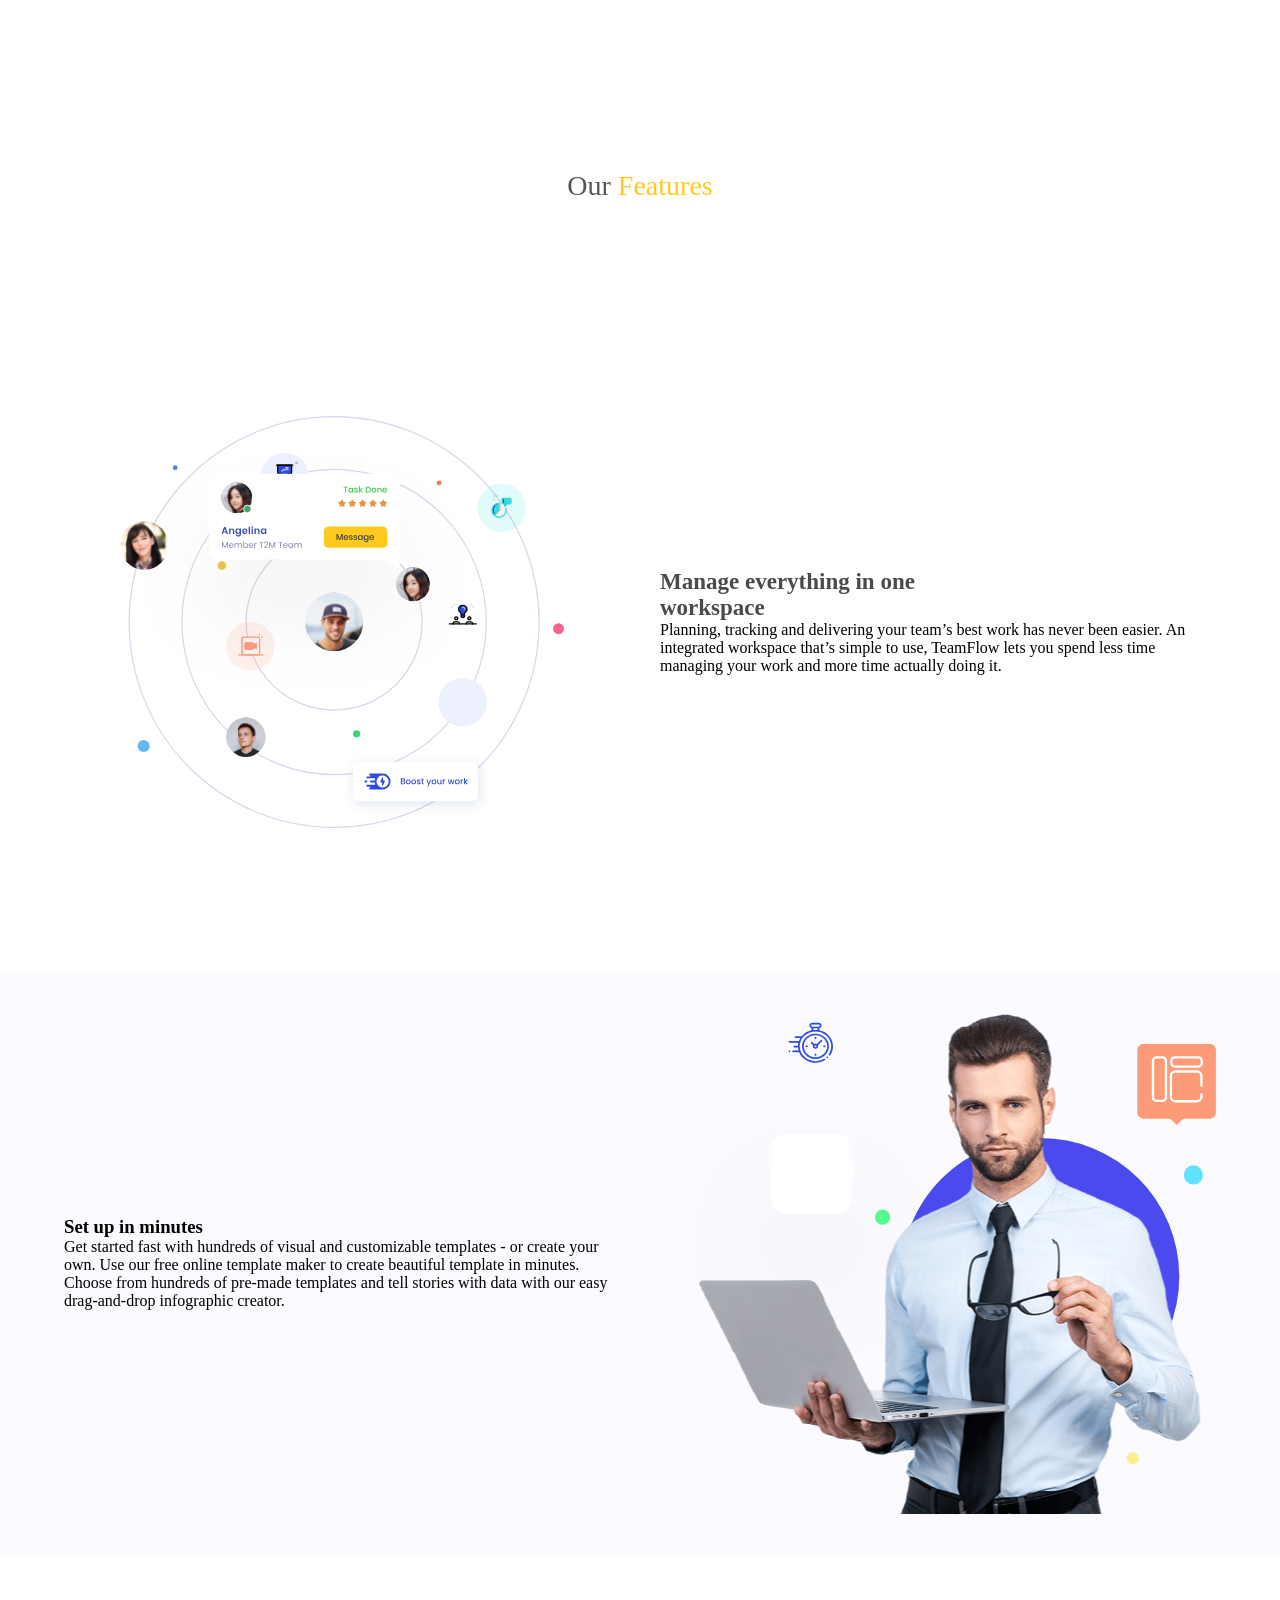
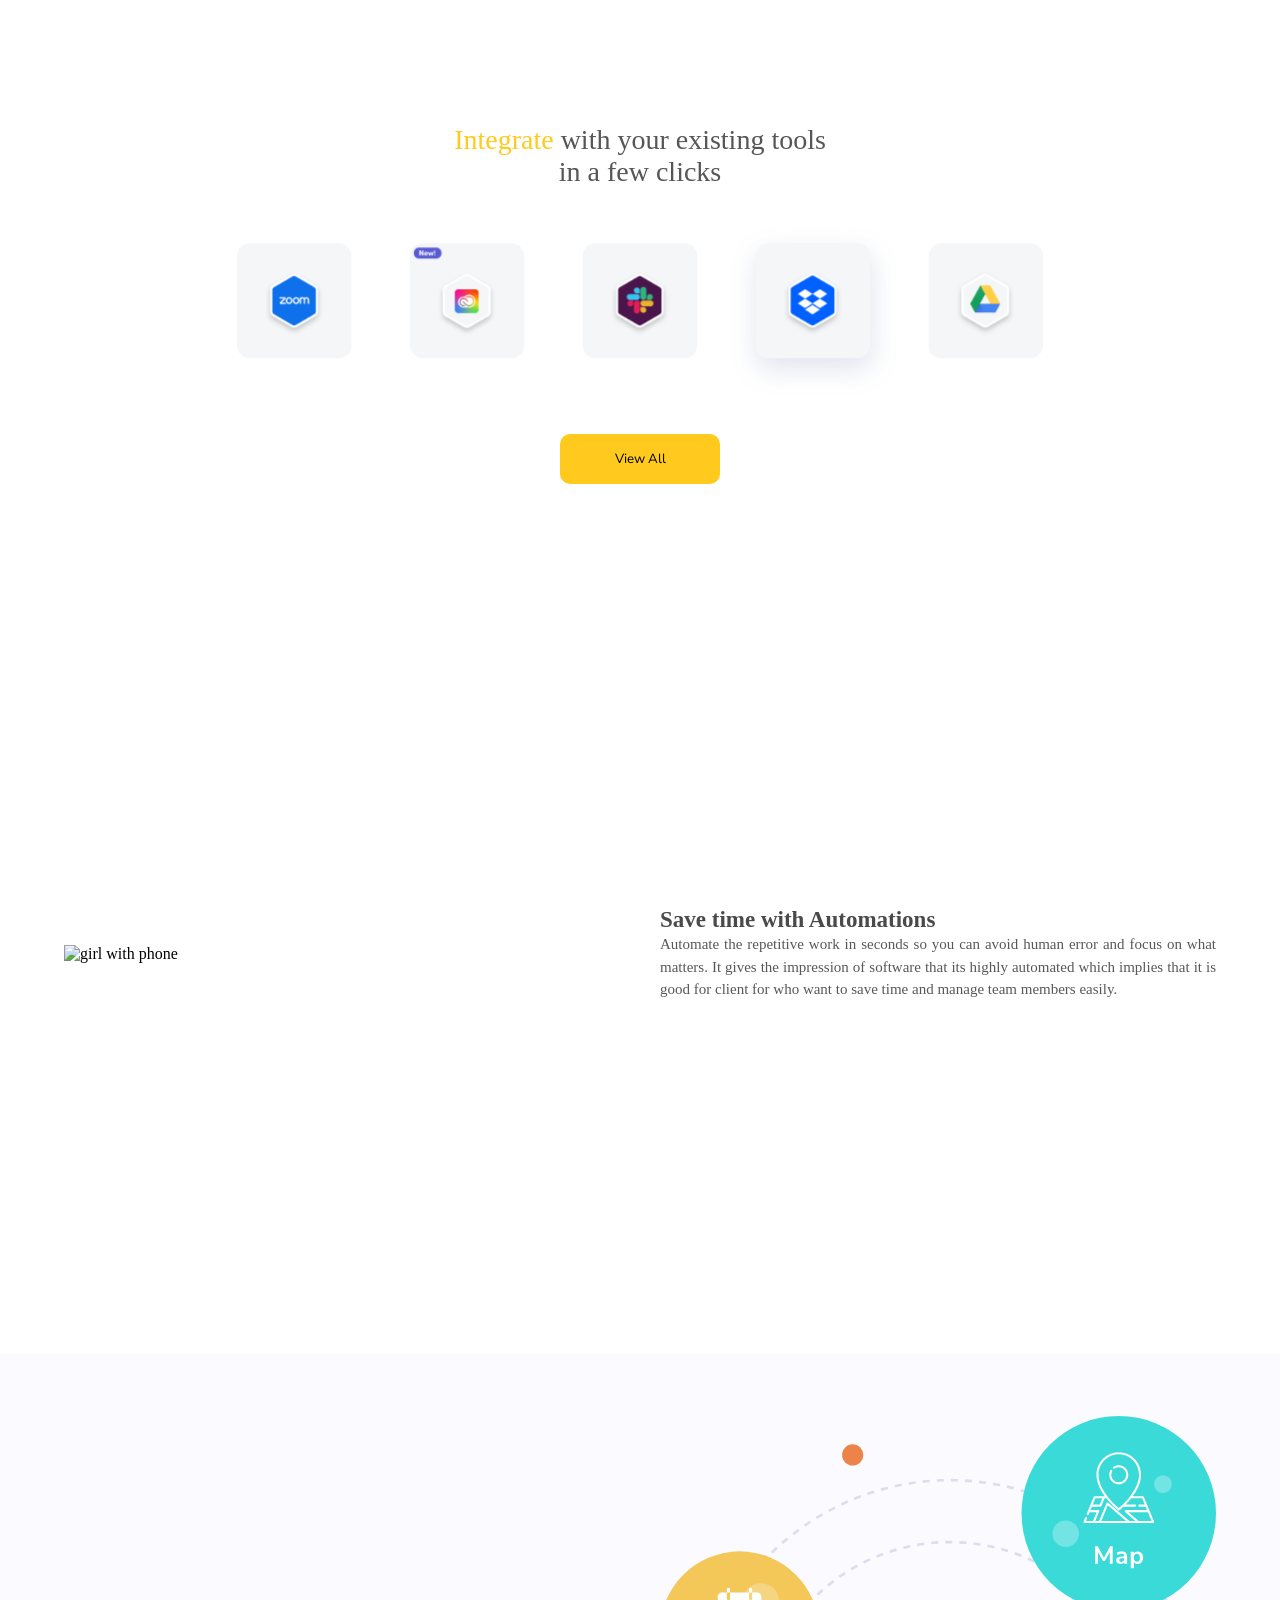
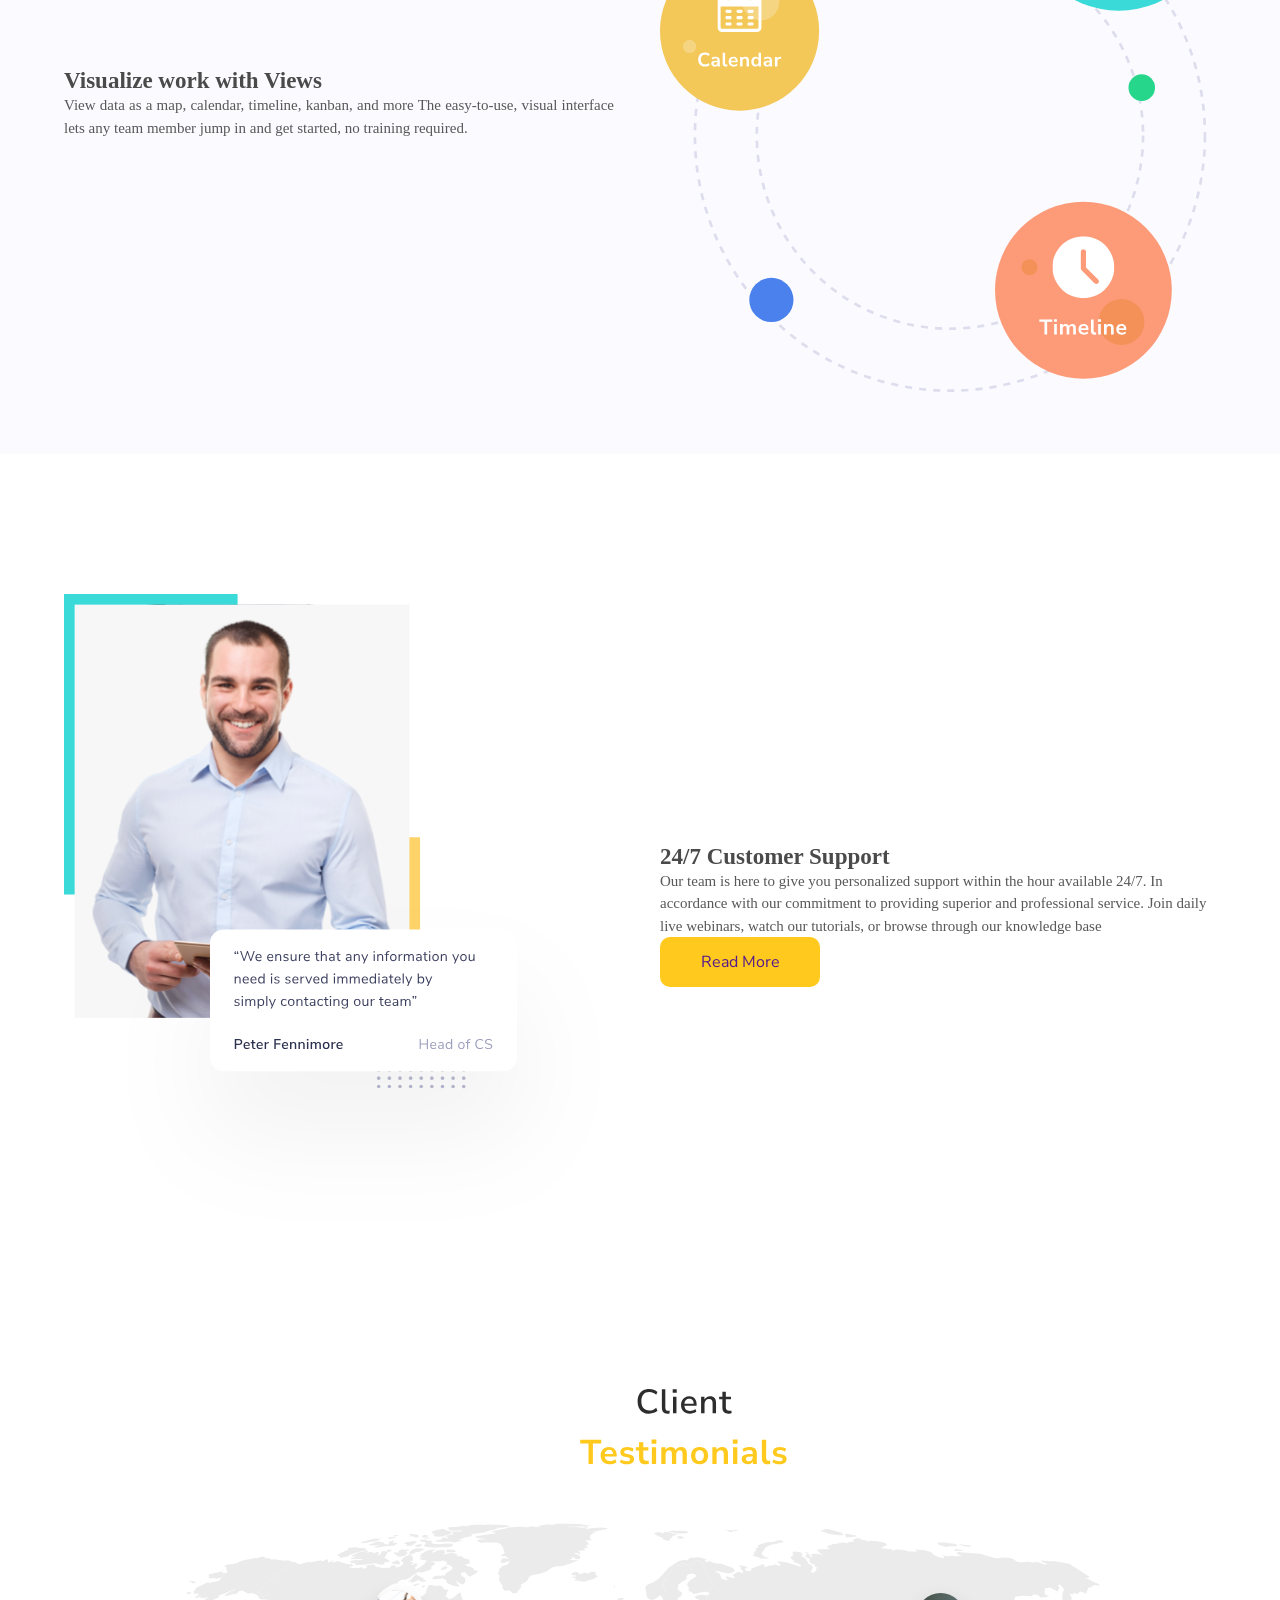
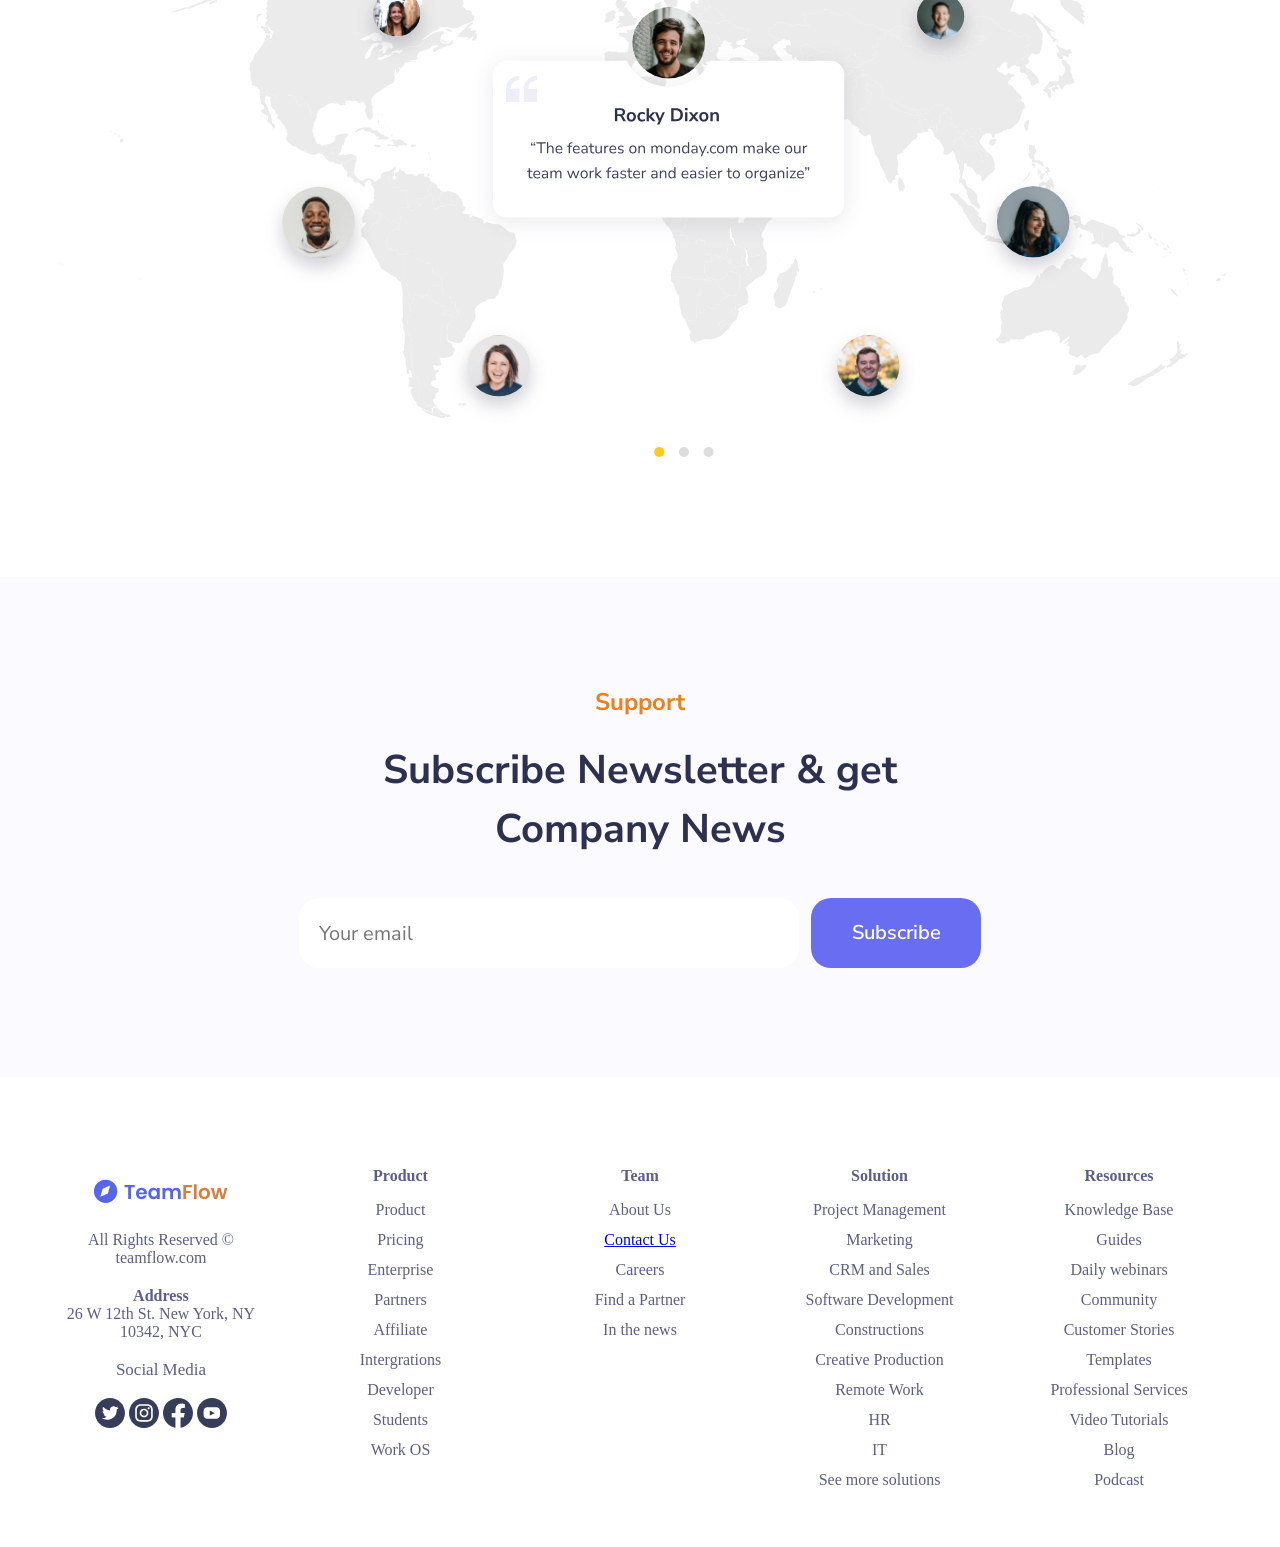
==== commit 0fe50d75: "fixed errors with my code like layout overflow, improperly positioned elements and so on." ====
--- a/Index.html
+++ b/Index.html
@@ -1,225 +1,316 @@
 <!DOCTYPE html>
 <html lang="en">
+
 <head>
-
-    <meta charset="UTF-8">
-    <meta name="viewport" content="width=device-width, initial-scale=1.0">
-    <title>TeamFlow</title>
-
-    <link rel="stylesheet" href="./Styles/Index.css"/>
-
- <script src="./Script.Js" defer></script>
-
-
-
+   <meta charset="UTF-8">
+   <meta name="viewport" content="width=device-width, initial-scale=1.0">
+   <title>TeamFlow</title>
+
+   <link rel="preconnect" href="https://fonts.googleapis.com">
+   <link rel="preconnect" href="https://fonts.gstatic.com" crossorigin>
+   <link
+      href="https://fonts.googleapis.com/css2?family=Nunito+Sans:ital,opsz,wght@0,6..12,200..1000;1,6..12,200..1000&display=swap"
+      rel="stylesheet">
+
+   <link rel="stylesheet" href="./Styles/Index.css" />
 </head>
+
 <body>
 
-   <!--Header Section--> 
-
-   <div class="whole-page">
+   <!--Header Section-->
 
    <div class="top-section">
-
       <section id="header-area">
-         <header class="Header-section">
-        <img src="/Assets/Icons/TeamLogo.png" alt="Company Logo"/>
-            <nav> 
-               <ul class="nav-ul">
-               <li class="nav-list">
-                  <a href="#">Product</a>
-               </li>
-
-               <li class="nav-list">
-                  <a href="#">Solution</a>
-               </li>
-               <li class="nav-list">
-                  <a href="#">Enterprise</a>
-               </li>
-               <li class="nav-list">
-                  <a href="#">Pricing</a>
-               </li>
+         <header class="header-section">
+            <img src="/Assets/Icons/Features-Icons/TeamLogo.png" alt="Company Logo" />
+            <nav>
+               <ul class="hd-nav-ul">
+
+                  <li class="nav-list">
+                     <a href="#">Product</a>
+                  </li>
+
+                  <li class="nav-list">
+                     <a href="#">Solution</a>
+                  </li>
+
+                  <li class="nav-list">
+                     <a href="#">Enterprise</a>
+                  </li>
+
+                  <li class="nav-list">
+                     <a href="#">Pricing</a>
+                  </li>
+
                </ul>
             </nav>
 
-
-
             <div class="header-buttons">
-               <button class="btn">Login</button>
-               <button class="btn">Sign Up</button>
-            </div>
+               <a href class="nav-button">Login</a>
+               <button class="nav-button2">Sign Up</button>
+            </div>
+
          </header>
       </section>
-   
-
-   <!--Hero Section-->
-
-      <section id="hero-area">
-
-         <div class="hero-section">
-
-            <div class="hero-block">
-
-               <button class="btn">👋 Welcome to TeamFlow</button>
-
-                <h1>Work the way that <br>works for you</h1>
-
-                <p>Create, Build, Collaborate and ship <br> products faster</p>
-
-                <button class="btn">Get Started</button>
-            </div>
-
-
-            <div class="hero-img">
-
-               <div class=".lucy-img"><img src="./Assets/Icons/Hero-assets/Group 43.svg" 
-                  alt="image of customer, lucy">
+
+
+      <!--Hero Section-->
+
+      <section class="hero">
+
+         <div class="hero-left">
+
+
+            <div>
+               <button class="btn-buttons welcome-btn">👋 Welcome to TeamFlow</button>
+            </div>
+
+            <h1 class="hero-heading">Work the way that <br>works for you</h1>
+
+            <span></span>
+
+            <p class="hero-subheading">Create, Build, Collaborate and ship products <br> faster</p>
+
+            <a class="btn-buttons cta-btn"
+               href="https://wa.me/2349012788029?text=Hello%2C%20I%20would%20like%20to%20contact%20TeamFlow"
+               target="_blank">
+               Get Started
+            </a>
+         </div>
+
+
+
+
+         <div class="hero-images">
+
+            <div class="lucy-img"><img src="./Assets/Icons/Hero-assets/Group 43.svg" alt="image of customer"
+                  class="lucy">
+            </div>
+
+            <div class="lucy-plan"><img src="./Assets/Icons/Hero-assets/Group 44.svg" alt="lucy's comms plan"
+                  class="lucy-cms">
+            </div>
+
+
+            <div class="mark-contract"><img src="./Assets/Icons/Hero-assets/Group 46.svg"
+                  alt="Mark's contract agreement" class="mark-cntrc">
+            </div>
+
+
+            <div class="mark-img"><img src="./Assets/Icons/Hero-assets/Group 55.svg" alt="image of customer"
+                  class="mark">
+            </div>
+
+         </div>
+
+      </section>
+
+   </div>
+
+   <!-- Benefits Area-->
+   <div class="benefits">
+
+      <div id="content-1">
+         <p>See why over 100,000 teams choose <br>
+            teamflow.com</p>
+         <img src="/Assets/Icons/Companies.svg" alt="TeamFlow Customers" />
+      </div>
+
+      <div class="sub-heading">
+         <h3 id="benefits-title">What you <strong style="color:#FFCA1D">can do?</strong>
+         </h3>
+      </div>
+
+
+
+
+      <div class="container">
+
+
+         <div class="wycd">
+            <article>
+
+               <div><img src="./Assets/Icons/Hero-section-Icons/graph_icon.svg" alt="graph_icon" /></div>
+               <h3> Business Planning</h3>
+               <p>Our Business Plan is a written document describing a company’s core business activities.</p>
+            </article>
+         </div>
+
+
+
+         <div class="wycd">
+            <article>
+
+
+               <div><img src="./Assets/Icons/Hero-section-Icons/financial_icon.svg" alt="financial_icon" />
+
                </div>
 
-               <div class="lucy-plan"><img src="./Assets/Icons/Hero-assets/Group 44.svg" 
-                  alt="lucy's comms plan">
-               </div>
-
-
-                <div class="mark-contract"><img src="./Assets/Icons/Hero-assets/Group 46.svg" 
-                  alt="Mark's contract agreement">
-               </div>
-
-
-               <div class="mark-img"><img src="./Assets/Icons/Hero-assets/Group 55.svg" 
-                  alt="image of customer, Mark">
-               </div>
-
-
-            </div>
-         </div>
-
-       </section>
-       </div>
-
-
-       <!-- Benefits Area-->
-        <div class="benefits">
-
-               <div id="content-1">
-                  <p>See why over 100,000 teams choose <br>
-                  teamflow.com</p>
-                  <img src="/Assets/Icons/Companies.svg" alt="TeamFlow Customers"/>
-             </div>
-
-
-              
-
-             <div class="container">
-
-            
-               <div id="content-2">
-
-               <div class="sub-heading">
-               <h3 id="benefits-title">What you <strong style="color:#FFCA1D">can do</strong>
+
+               <h3>Financial Planning</h3>
+               <p>Our expert team sensible decision about their money, to ensure
+                  they achieve the life goals. A financial plan.</p>
+            </article>
+         </div>
+
+
+         <div class="wycd">
+            <article>
+
+               <div><img src="./Assets/Icons/Hero-section-Icons/market_icon.svg" alt="market_icon" /></div>
+               <h3>Market Analysis
                </h3>
-               </div>
-
-
-                     <article>
-                        <h3> Business Planning</h3>
-                        <p>Our Business Plan is a written document<br>
-                        describing a company’s core business <br>activities.</p>
-                  </article>
-               </div>
-         
-
-
-                  <div id="content-3">
-                     <article>
-                        <h3>Financial Planning</h3>
-                        <p>Our expert team sensible decision about their<br> money, to ensure
-                        they achieve the life goals. A<br> financial plan.</p>
-                     </article>
-                   </div>
-
-
-                  <div id="content-4">
-                     <article>
-                           <h3>Market Analysis
-                           </h3>
-
-                           <p>A market analysis is a quantitative <br>and qualitative assessment of a market. 
-                           It looks<br> into the size of the market.</p>
-                      </article>
-                  </div>
-               </div>
-            </div>
+
+               <p>A market analysis is a quantitative and qualitative assessment of a market.
+                  It looks into the size of the market.</p>
+            </article>
+         </div>
+      </div>
+
+      <!-- <a href="https://wa.me/2349012788029?text=Hi there!%20I%20would%20like%20to%20speak%20to%20a%20sales-rep%20about%20setting%20up%20my%20company%20on%20Teamflow."
+            class="contact-btn" target="_blank">
+            <img src="./Assets/Icons/Contact-Us.png" alt="Contact me on WhatsApp">
+            Contact me
+         </a> -->
+   </div>
 
 
 
 
    <!--Features Section-->
 
-    <section id="features-area">
-               
-      <div class="features">
+
+   <div class="features">
+
+      <h2 class="features-title">Our <span style="color:#FFCA1D">Features</span>
+      </h2>
+
+      <div class="featurestext1 spin-img">
+
+         <div class="feature-image1">
+            <img src="./Assets/Icons/Features-Icons/Features-carousel.svg" alt="features-carousel" />
+         </div>
 
          <div id="F1">
-
-            <div class="sub-heading">
-            <h2>Our <strong style="color:#FFCA1D">Features</strong> </h2>
-          </div>
-
-
-            <h3>Manage everything in one workspace</h3>
+            <h3>Manage everything in one <br>workspace</h3>
             <p>Planning, tracking and delivering your team’s best work has never been easier.
-            An integrated workspace that’s simple to use, 
-            TeamFlow lets you spend less time managing your work 
-            and more time actually doing it.</p>
-         </div>
-
-
-
-          <div id="F2">
+               An integrated workspace that’s simple to use,
+               TeamFlow lets you spend less time managing your work
+               and more time actually doing it.</p>
+         </div>
+
+
+      </div>
+
+
+      <div class="featurestext2">
+
+         <div class="feature-image2">
+            <img src="./Assets/Icons/Features-Icons/Team Collaboration Landing Page.svg"
+               alt="image of man holding a computer" />
+         </div>
+
+         <div id="F2">
             <h3>Set up in minutes</h3>
             <p>Get started fast with hundreds of visual and customizable templates - or create your own.
-                Use our free online template maker to create beautiful template in minutes.
-            Choose from hundreds of pre-made templates and tell stories with data
-            with our easy drag-and-drop infographic creator.</p> </div>
-             
-
-         <div id="F3" >
-            <h3>Integrate with your existing tools
-            in a few clicks</h3>
-              <div><button class="btn">View All</button>
-            </div>
-         </div>
-        
-
-
-          <div id="F4">
+               Use our free online template maker to create beautiful template in minutes.
+               Choose from hundreds of pre-made templates and tell stories with data
+               with our easy drag-and-drop infographic creator.</p>
+         </div>
+
+      </div>
+
+
+
+
+      <div class="featurestext3">
+
+         <div id="F3">
+            <h3> <span style="color:#FFCA1D">Integrate</span> with your existing tools<br>
+               in a few clicks</h3>
+         </div>
+
+
+         <div class="feature-image3">
+            <img src="./Assets/Icons/Features-Icons/Group 66.svg" alt="tools" />
+         </div>
+
+         <div id="F3-button">
+            <button class="btn">View All</button>
+         </div>
+
+      </div>
+
+
+
+      <div class="featurestext4">
+
+         <div class="feature-image4">
+
+            <img src="./Assets/Icons/Features-Icons/Group 68.svg" alt="girl with phone" />
+
+         </div>
+
+
+         <div id="F4">
             <h3>Save time with Automations</h3>
-            <p>Automate the repetitive work in seconds so you can avoid human error and focus on what matters. 
-            It gives the impression of software that its highly automated which implies that it is good for client 
-            for who want to save time and manage team members easily.</p>
-         </div>
+            <p>Automate the repetitive work in seconds so you can avoid human error and focus on what matters.
+               It gives the impression of software that its highly automated which implies that it is good for client
+               for who want to save time and manage team members easily.</p>
+         </div>
+
+
+      </div>
+
+
+
+      <div class="featurestext5">
+
 
          <div id="F5">
             <h3>Visualize work with Views</h3>
             <p>View data as a map, calendar, timeline, kanban, and more
-            The easy-to-use, visual interface lets any 
-            team member jump in and get started, 
-            no training required.</p>
-         </div>
+               The easy-to-use, visual interface lets any
+               team member jump in and get started,
+               no training required.</p>
+         </div>
+
+
+         <div class="feature-image5">
+            <img src="./Assets/Icons/Features-Icons/Group 71.svg" />
+         </div>
+
+
+      </div>
+
+      <div class="featurestext6">
+
+
+         <div class="feature-image6">
+            <img src="./Assets/Icons/Features-Icons/Group 76.svg" alt="Image of Peter Fennimore" />
+         </div>
+
 
          <div id="F6">
+
             <h3>24/7 Customer Support</h3>
-            <p>Our team is here to give you personalized support within the hour available 24/7. 
+            <p>Our team is here to give you personalized support within the hour available 24/7.
                In accordance with our commitment to providing superior and professional service.
-               Join daily live webinars, watch our tutorials, or browse through our knowledge 
-            base</p>
-            <div> <a class="button" href="">Read More</a>
-            </div>
-          </div>
-   
-
-       </div>
+               Join daily live webinars, watch our tutorials, or browse through our knowledge
+               base</p>
+
+
+            <a href="">
+               <a href="" class="btn">Read More</a>
+            </a>
+
+
+         </div>
+
+      </div>
+
+
+   </div>
 
    </section>
 
@@ -227,94 +318,133 @@
    <!--Testimonials section-->
    <section id="testimonials-area">
 
-         <div class="Testimonials">
-            <h2> Client <strong style="color:#FFCA1D">Testimonials</strong> </h2>
-            <img src="Assets/Icons/Client-Testimonials.svg" alt="client testimonials">
-         </div>
-     
-
-
-      <form>
-      <input type="email" id="email" name="email" required>
-      <button type="submit">Subscribe</button>
-      </form>
+      <div class="testimonials">
+         <img src="Assets/Icons/Client-Testimonials.svg" alt="client testimonials">
+      </div>
+
    </section>
+
+
+   <!--Subscribe-->
+
+   <div class="sign-up">
+      <div class="sign-up-content">
+         <p>Support</p>
+
+         <h1>
+            Subscribe Newsletter & get <br>
+            Company News
+         </h1>
+
+         <form id="Subscribe">
+            <input type="email" id="email" name="email" required placeholder="Your email">
+            <button class="btn" type="submit">Subscribe</button>
+         </form>
+      </div>
+   </div>
 
    <!--Footer section-->
    <footer>
 
+      <div class="first-line">
+
+         <img src="./Assets/Icons/Footer-icons/Company_Logo.svg" alt="company logo" />
+
          <div class="footer-area">
-            <p>All Rights Reserved © teamflow.com</p>
-       </div>
-
-      <div>
+            <p>All Rights Reserved &copy; teamflow.com</p>
+         </div>
+
+         <div class="address">
             <h4>Address</h4>
-          <p>26 W 12th St. New York, NY 10342, NYC</p> 
-       </div>
-
-         <div>
+            <p>26 W 12th St. New York, NY 10342, NYC</p>
+         </div>
+
+         <div class="social-media">
             <h4>Social Media</h4>
-         </div>
-
-      <div>
+            <img src="./Assets/Icons/Footer-icons/Group 24.svg" alt="Twitter logo" />
+            <img src="./Assets/Icons/Footer-icons/Group 25.svg" alt="Instagram Logo" />
+            <img src="./Assets/Icons/Footer-icons/Group 26.svg" alt="Facebook Logo" />
+            <img src="./Assets/Icons/Footer-icons/Group 27.svg" alt="Youtube Logo" />
+         </div>
+
+      </div>
+
+      <div class="second-line">
          <h4>Product</h4>
          <ul>
-             <li>Product</li> 
-            <li>Pricing</li>  
-            <li>Enterprise</li>  
-            <li>Partners</li>  
-            <li>Affiliate</li>  
-            <li>Intergrations</li>  
-            <li>Developer</li>  
-            <li>Students</li>  
-            <li>Work OS</li>   
-          </ul>
-
-      </div>
-
-      <div>
+            <li>Product</li>
+            <li>Pricing</li>
+            <li>Enterprise</li>
+            <li>Partners</li>
+            <li>Affiliate</li>
+            <li>Intergrations</li>
+            <li>Developer</li>
+            <li>Students</li>
+            <li>Work OS</li>
+         </ul>
+
+      </div>
+
+
+
+      <div class="third-line">
          <h4>Team</h4>
          <ul>
-            <li>About Us</li> 
-            <li>Contact Us</li>  
-            <li>Careers</li>  
-            <li>Find a Partner</li>  
-            <li>In the news</li>  
+            <li>About Us</li>
+            <li><a href="./form.html">Contact Us</a></li>
+            <li>Careers</li>
+            <li>Find a Partner</li>
+            <li>In the news</li>
          </ul>
       </div>
 
 
-      <div>
+      <div class="fourth-line">
          <h4>Solution</h4>
          <ul>
-            <li>Project Management</li> 
-            <li>Marketing</li>  
-            <li>CRM and Sales</li>  
-            <li>Software Development</li>  
-            <li>Constructions</li>  
-            <li>Creative Production</li>  
-            <li>Remote Work</li>  
-            <li>HR</li>  
-            <li>IT</li> 
+            <li>Project Management</li>
+            <li>Marketing</li>
+            <li>CRM and Sales</li>
+            <li>Software Development</li>
+            <li>Constructions</li>
+            <li>Creative Production</li>
+            <li>Remote Work</li>
+            <li>HR</li>
+            <li>IT</li>
+            <li>See more solutions</li>
          </ul>
       </div>
-            
-      <div>
+
+      <div class="fifth-line">
          <h4>Resources</h4>
          <ul>
-            <li>Knowledge Base</li> 
-            <li>Guides</li>  
-            <li>Daily webinars</li>  
-            <li>Community</li>  
-            <li>Customer Stories</li>  
-            <li>Templates</li>  
-            <li>Professional Services</li>  
-            <li>Video Tutorials</li>  
-            <li>Blog</li>  
-            <li>Podcast</li>   
+            <li>Knowledge Base</li>
+            <li>Guides</li>
+            <li>Daily webinars</li>
+            <li>Community</li>
+            <li>Customer Stories</li>
+            <li>Templates</li>
+            <li>Professional Services</li>
+            <li>Video Tutorials</li>
+            <li>Blog</li>
+            <li>Podcast</li>
          </ul>
       </div>
-</footer>
-</div>
+
+
+   </footer>
+
 </body>
+
+</html>
+
+
+
+<script>
+
+
+</script>
+
+</body>
+
 </html>
--- a/Styles/Index.css
+++ b/Styles/Index.css
@@ -4,278 +4,974 @@
   box-sizing: border-box;
 }
 
-body {
-  background-color: white;
-}
-
-.whole-page {
- width: 100%;
-  min-height: 100vh;
-  border: 5px solid red;
-  background-color: white;
+body, html{
+  height: 100%;
+
+}
+/* Background */
+
+.top-section-container {
+  width: 100%;
+  max-width: 1540px;
+  margin: 0 auto;
+  padding: 0 2rem;
 }
 
 .top-section {
-  min-height: 937px;
   background-image: url("/Assets/Images/header-background.png");
   background-position: top center;
   background-repeat: no-repeat;
-  background-size: cover;
-}
+
+    background-size: 100% 100%;
+  /* background-size: 100% auto;  */
+  min-height: 100vh;
+  overflow: hidden;
+}
+
+
+/* Button */
 
 .btn {
+  display: inline-flex;
   background-color: #FFCA1D;
-  width: 130px;
-  height: 35px;
+  width: 160px;
+  line-height: 40px;
   border-radius: 10px;
-}
-
-.Header-section {
+  border: none;
+  outline: none;
+  box-shadow: none;
+  appearance: none;
+  font-family: "Nunito Sans", sans-serif;
+  cursor: pointer;
+  align-items: center;
+  justify-content: center;
+  text-decoration: none;
+padding: 5px;
+border: none;
+text-align: center;
+}
+
+
+
+/* Header Area */
+
+#header-area{
+padding: 3rem 2rem;
+  
+
+}
+
+.header-section {
+  align-items: center;
   display: flex;
-  border: 5px solid red;
   padding: 10px;
-  justify-content: space-between;
+  justify-content:space-between;
+  max-width: 91%;
+  cursor: pointer;
+  margin: 0 auto;
+}
+
+.hd-nav-ul {
+  display: inline-flex;
   align-items: center;
-}
-
-.nav-ul {
+justify-content: flex-start;
+  list-style: none;
+  gap: 35px;
+  padding: 2px 1.5rem;
+     
+}
+
+.hd-nav-ul a{
+   color: inherit;
+  text-decoration-line: none;
+  display: block;
+color: #EEEEEE;
+
+}
+
+
+/* Header Buttons */
+
+.header-buttons {
+display: flex;
+justify-content:flex-end;
+
+
+
+}
+
+
+.nav-button {
+padding: 12px 20px;
+color: #757575;
+border-radius: 11px;
+font-family: "Nunito Sans", sans-serif;
+font-size: 1.5rem;
+font-weight: 300;
+  
+}
+
+
+
+
+.nav-button2{
+
+font-size: 1.7rem;
+padding: 12px 25px;
+border-radius: 12px;
+background-color: #FFCA1D;
+color: #1F1F1F;
+cursor: pointer;
+text-decoration: none;
+border: none;
+width: 150px;
+
+
+}
+
+
+
+/* Hero Section */
+
+.hero{
+width: 100%;
+  max-width: 1540px;
+  margin: 0 auto;
+
   display: flex;
-  list-style: none;
-  gap: 30px;
-}
-
-.hero-section {
-  display: flex;
-  border: 5px solid red;
-  justify-content: space-between;
-  gap: 40px;
-}
-
-.hero-block {
-  width: 45%;
-}
-
-.hero-img {
-  display: flex;
-  flex-wrap: wrap;
-  width: 50%;
-  gap: 20px;
-  justify-content: flex-start;
-  align-items: flex-start;
-  border: 10px solid red;
-}
-
-.lucy-img {
-  width: 260px;
-  height: 280px;
-}
-
-.lucy-plan {
-  width: 375px;
-  height: 168px;
-}
-
-.mark-img {
-  width: 448px;
-  height: 202px;
-}
-
-.mark-contract {
-  width: 249px;
-  height: 223px;
-}
-
-.hero-img img {
-  width: 100%;
-  height: 100%;
-  object-fit: contain;
-}
-
-/* Benefits Area*/
-
-.benefits{
-height: 700px;
-    display: flex;
-    border: 5px red solid;
-    position: relative;
-    margin: 30px auto 0 auto;
-    flex-direction: column;
-}
-
-#content-1 {
-  display: flex;
-  justify-content: space-between;
   align-items: center;
-  width: 100%;
-}
-
-
-#content-1 p {
-  width: 30%;
- height: 80%;
-  border: 5px red solid;
-margin: auto;
-}
-
-#content-1 img {
-  width: 30%;
-  height: 80%;
-  border: 5px red solid;
-  margin: auto;
-
-}
-
-
-/*#content-1 p {
-   width: 30%;
-height: 70px;
-opacity: 1;
-top: 15px;
- border: 5px red solid;
- left: 1%;
-}
-
-#content-1 img {
-width: 30%;
-height: 70px;
-opacity: 1;
-top: 15px;
- border: 5px red solid;
- position: absolute;
- right: 1%;
-} */
-
-.container{
-    width: 80%;
-    margin: auto;
-display: flex;
- justify-content: space-evenly;
-  gap: 20px;
-  height: 496px;
-    border: 5px red solid;
-    flex-direction: row;
-  align-items:flex-end; 
-}
-
-
-
-
-    
-.benefits-title {
-  text-align: center;
-  margin-top: 60px;
-  margin-bottom: 40px;
-  font-size: 32px;
-  border: 2px red solid;
-
-}
-
-
-.container article{
-align-content: flex-end;
-  border: 5px red solid;
-}
-
-/*
-#content-2 article {
-
-
-}
-
-
-#content-3 article {
-
-}
-
-#content-4 article {
-
-
-}*/
-
-
-/* Features Section */
-.features{
-     border: 5px red solid;
-     padding: 40px;
-   gap: 20px;  
-}
-
-
-#F1{
- border: 5px red solid;
-     padding: 40px;
-   gap: 20px;
-  height: 496px;
-}
-
-
-#F2{
- border: 5px red solid;
-     padding: 40px;
-   gap: 20px;
-     height: 496px;
-
-}
-
-#F3{
- border: 5px red solid;
-     padding: 40px;
-   gap: 20px;
-  height: 496px;
-}
-
-#F4{
- border: 5px red solid;
-     padding: 40px;
-   gap: 20px;
-  height: 496px;
-}
-
-#F5{
- border: 5px red solid;
-     padding: 40px;
-   gap: 20px;
-  height: 496px;
-}
-
-
-#F6{
- border: 5px red solid;
-     padding: 40px;
-   gap: 20px;
-  height: 496px;
-}
-
-/* Testimonials Section */
-
-#testimonials-area {
-  width: 100%;
-  overflow: hidden;
-}
-
-.Testimonials {
-  width: 90%;
-  max-width: 1200px;
-  margin: 0 auto;
-  border: 5px solid red;
-  padding: 40px;
-}
-
-.Testimonials img {
-  width: 100%;
-  max-width: 100%;
-  display: block;
-}
-
-
-
-/* Footer Section */
-
-footer{
-    display: flex;
-
-}
-
-footer ul {
-  list-style: none;
-}
+  gap: 6rem;
+    padding-inline: 4rem;
+}
+
+
+
+
+.hero-left {
+  width: 35rem;
+  color: #FAFAFF;
+  height: 29.2rem;
+  flex-shrink: 0;
+}
+
+
+
+
+.hero-left h1{
+font-family: "nunito-sans";
+font-size: 4rem;
+font-weight: 600;
+margin-bottom: 3rem;
+
+}
+
+
+.hero-left span {
+display: block;
+width: 90px;
+border: 4px solid #3ADAD9;
+border-radius: 12px;
+margin-bottom: 20px;
+
+}
+
+
+
+.hero-subheading {
+  font-size: 1.6rem;
+  font-weight: 300;
+  max-width: 61rem;
+  
+  margin-top: 1rem;
+  margin-bottom: 2rem;
+
+
+}
+
+.btn-buttons {
+  background-color: #FFCA1D;
+  font-family: "Nunito Sans", sans-serif;
+  border-radius: 11px;
+  box-shadow: none;
+  outline: none;
+  border: none;
+  padding: 12px 20px;
+  font-weight: 550;
+  font-size: 20px;
+  width: 200px;
+  cursor: pointer;
+  text-decoration: none;
+  display: inline-block;
+    text-align: center;
+
+ 
+
+
+}
+
+.welcome-btn {
+  background-color: #FAFAFF;
+  color: #606060;
+  width: 300px;
+}
+
+.cta-btn {
+  background-color: #FFCA1D;
+  color: black;
+}
+
+
+
+
+
+
+/* Hero Images */
+
+
+ .hero-images {
+   flex: 0 1 49rem;
+   height: 45rem;
+   min-width: 0;
+   position: relative;
+    overflow: visible;
+    
+ }
+
+ .hero-images>div {
+   position: absolute;
+ }
+
+ .hero-images img {
+   width: 100%;
+   height: auto;
+   display: block;
+ }
+
+
+
+     .lucy-img {
+       width: 42%;
+       top: 4%;
+       left: 8%;
+     }
+  
+     .lucy-plan {
+       width: 50%;
+       top: 16%;
+       right:3%;
+     }
+  
+     .mark-contract {
+       width: 55%;
+       bottom: 6%;
+       left: 12%;
+     }
+  
+     .mark-img {
+       width: 30%;
+       bottom: 15%;
+       right: 10%;
+     }
+
+    /* Benefits Area*/
+    
+      .benefits {
+        min-height: 700px;
+        display: flex;
+        flex-direction: column;
+        margin: 30px auto 0 auto;
+
+                }
+    
+    
+    
+         /* Content 1 */
+    
+    
+                 #content-1 {
+                   max-width: 1540px;
+                   width: 100%;
+                   margin: 0 auto;
+                   padding: 0 4rem;
+        
+                   display: flex;
+                   justify-content: space-between;
+                   align-items: center;
+                 }
+    
+        #content-1 p {
+          width: auto;
+        }
+    
+        #content-1 img {
+          max-width: 45%;
+          height: auto;
+        }
+    
+    
+    
+    
+    
+         /* Container */
+    
+                .container {
+                  max-width: 1540px;
+                  width: 100%;
+                  margin: 0 auto;
+                  padding: 0 4rem;
+        
+                  display: flex;
+                  justify-content: space-between;
+                  gap: 32px;
+                  height: auto;
+                  align-items: flex-start;
+        
+                  font-family: "Nunito Sans", sans-serif;
+                  color: #585858;
+                }
+    
+    
+         /* Content 2 */
+    
+                 .wycd {
+                   flex: 1;
+                   text-align: center;
+                 }
+    
+                 .wycd p {
+                   padding: 0;
+                   margin-top: 20px;
+                   line-height: 1.5;
+                      max-width: 320px;
+                    
+                 }
+
+         .wycd h3 {
+           color: #2B3377;
+         }
+    
+         .wycd img {
+           padding-bottom: 20px;
+         }
+    
+                 .wycd article {
+                   display: flex;
+                   flex-direction: column;
+                   align-items: center;
+                 }
+    
+    
+         /* Benefits Title */
+    
+         #benefits-title {
+           text-align: center;
+           margin: 60px 0 70px 0;
+           font-size: 28px;
+           font-weight: 500;
+           color: #565656;
+           ;
+         }
+    
+         /* Container */
+    
+         .container article {
+           align-content: flex-end;
+         }
+    
+    
+    
+         /*Contact btn */
+    
+    
+         .contact-btn {
+           display: inline-flex;
+           align-items: center;
+           gap: 6px;
+    
+           width: fit-content;
+           padding: 8px 12px;
+    
+           background-color: #FFCA1D;
+           border-radius: 8px;
+           text-decoration: none;
+           color: black;
+           font-family: "Nunito Sans", sans-serif;
+           font-size: 14px;
+           font-weight: 600;
+           position: fixed;
+           right: 20px;
+           bottom: 20px;
+           z-index: 9999;
+         }
+    
+         .contact-btn img {
+           width: 16px;
+           height: 16px;
+           object-fit: contain;
+           flex-shrink: 0;
+    
+         }
+    
+    
+         /*Features Section*/
+    
+         .features {
+           display: flex;
+           position: relative;
+           margin: 30px auto 0 auto;
+           flex-direction: column;
+           padding-top: 50px;
+    
+         }
+    
+         .features-title {
+           text-align: center;
+           margin: 60px 0 70px 0;
+           font-size: 28px;
+           font-weight: 500;
+           color: #565656;
+    
+    
+         }
+    
+         /* featurestext1 */
+    
+                .featurestext1 {
+                  max-width: 1540px;
+                  margin: 0 auto;
+                  padding: 40px 4rem;
+                  display: flex;
+                  gap: 40px;
+                  min-height: 700px;
+                  align-items: center;
+                  box-sizing: border-box;
+                }
+    
+    
+    
+  
+        .feature-image1 {
+          flex: 1;
+          display: flex;
+          justify-content: center;
+          align-items: center;
+        }
+    
+
+                .feature-image1 img {
+                  width: 80%;
+                  height: auto;
+                  display: block;
+                }
+    
+                
+
+.spin-img {
+  transition: transform 1s ease;
+  transform-origin: center;
+}
+
+.spin-img.spin {
+  transform: rotate(360deg);
+}
+
+
+
+
+
+                
+         #F1 {
+           flex: 1;
+         }
+    
+    
+         #F1 h3 {
+           color: #4A4A4A;
+           font-size: 23px;
+           letter-spacing: 0px;
+    
+    
+         }
+    
+    
+         #F1 p {
+          max-width: 600px;
+         }
+    
+    
+         /* featurestext2 */
+    
+    
+                 .featurestext2 {
+                   padding: 40px 4rem;
+                   min-height: 496px;
+                   display: flex;
+                   flex-direction: row-reverse;
+                   align-items: center;
+                   gap: 40px;
+                   background-color: #FAFAFF;
+                 }
+    
+         .feature-image2 {
+           flex: 1;
+           height: 100%;
+           position: static;
+         }
+
+                 .feature-image2 img {
+                   width: 100%;
+                   max-width: 680px;
+                   height: auto;
+                   display: block;
+                 }
+
+
+    
+         #F2 {
+           flex: 1;
+         }
+    
+
+          #F2 h3,
+            #F2 p {
+              position: static;
+              width: auto;
+            }
+         
+                
+    
+    
+         /* featurestext3 */
+    
+                 .featurestext3 {
+                   display: flex;
+                   flex-direction: column;
+                   padding: 40px 4rem;
+                   min-height: 500px;
+                   width: 100%;
+                   box-sizing: border-box;
+                   align-items: center;
+                   justify-content: center;
+                   margin: 100px auto 0 auto;
+                   text-align: center;
+                   gap: 40px;
+                 }
+        
+                 #F3 {
+                   width: 100%;
+                   max-width: 1000px;
+                   height: auto;
+                   padding-bottom: 0;
+                   text-align: center;
+                   position: static;
+                 }
+        
+                 #F3 h3 {
+                   margin: 0;
+                   font-size: 28px;
+                   font-weight: 500;
+                   color: #565656;
+                 }
+        
+                 .feature-image3 {
+                   width: 70%;
+                   max-width: 1268px;
+                   margin: 0 auto;
+                 }
+        
+                 .feature-image3 img {
+                   width: 100%;
+                   height: auto;
+                   object-fit: contain;
+                   display: block;
+                 }
+        
+                 #F3-button {
+                   position: static;
+                 }
+    
+         /* featurestext4 */
+    
+                 .featurestext4 {
+                   max-width: 1540px;
+                   width: 100%;
+                   margin: 100px auto 0 auto;
+                   padding: 40px 4rem;
+        
+                   display: flex;
+                   gap: 40px;
+                   min-height: 600px;
+                   box-sizing: border-box;
+                   align-items: center;
+                 }
+    
+    
+                 .feature-image4 {
+                   flex: 1;
+                   height: auto;
+                   position: static;
+                 }
+    
+         ..feature-image4 img {
+          width: 100%;
+          max-width: 680px;
+          height: auto;
+          object-fit: contain;
+          display: block;
+          position: static;
+        }
+    
+    
+    
+                #F4 {
+                  flex: 1;
+                  position: static;
+                }
+    
+         #F4 h3 {
+           color: #4A4A4A;
+           font-size: 23px;
+           letter-spacing: 0px;
+    
+    
+         }
+    
+    
+                 #F4 p {
+                   line-height: 1.5;
+                   color: #585858;
+                   font-size: 15px;
+                   text-align: justify;
+                   max-width: 600px;
+                   width: auto;
+                   height: auto;
+                 }
+    
+         /* featurestext5 */
+    
+                 .featurestext5 {
+                   display: grid;
+                   grid-template-columns: minmax(0, 1fr) minmax(0, 1fr);
+                   padding: 40px 4rem;
+                   gap: 40px;
+                   min-height: 700px;
+                   width: 100%;
+                   box-sizing: border-box;
+                   align-items: center;
+                   background-color: #FAFAFF;
+                   margin-top: 100px;
+                 }
+
+
+                 .feature-image5 {
+                   height: auto;
+                 }
+    
+                 .feature-image5 img {
+                   width: 100%;
+                   height: auto;
+                   object-fit: contain;
+                   display: block;
+                 }
+    
+    
+    
+         #F5 {
+           flex: 1;
+         }
+    
+    
+    
+         #F5 h3 {
+           color: #4A4A4A;
+           font-size: 23px;
+           letter-spacing: 0px;
+           Right: 700px;
+    
+         }
+    
+    
+                 #F5 p {
+                   line-height: 1.5;
+                   color: #585858;
+                   font-size: 15px;
+                   text-align: justify;
+                   max-width: 550px;
+                   width: auto;
+                   height: auto;
+                 }
+    
+    
+         /* featurestext6 */
+    
+                .featurestext6 {
+                  display: grid;
+                  grid-template-columns: minmax(0, 1fr) minmax(0, 1fr);
+                  padding: 40px 4rem;
+                  gap: 40px;
+                  min-height: 600px;
+                  width: 100%;
+                  max-width: 1540px;
+                  box-sizing: border-box;
+                  align-items: center;
+                  margin: 100px auto 0 auto;
+                }
+    
+    
+                 .feature-image6 {
+                   height: auto;
+                   position: static;
+                 }
+
+    
+                 .feature-image6 img {
+                   width: 100%;
+                   height: auto;
+                   object-fit: contain;
+                   display: block;
+                 }
+    
+         #F6 {
+           flex: 1;
+         }
+    
+    
+    
+         #F6 h3 {
+           color: #4A4A4A;
+           font-size: 23px;
+           letter-spacing: 0px;
+    
+         }
+    
+    
+         #F6 p {
+          line-height: 1.5;
+          color: #585858;
+          font-size: 15px;
+          max-width: 600px;
+          width: auto;
+          height: auto;
+        }
+    
+    
+    
+         /* Testimonials Section */
+    
+    
+         #testimonials-area {
+           width: 92%;
+           /* overflow: hidden; */
+           margin: 0 auto;
+           height: 700px;
+           margin-top: 100px;
+         }
+    
+    
+    
+         .testimonials img {
+          max-width: 100%;
+            height: auto;
+            display: block
+         }
+    
+         .Testimonials {
+           width: 90%;
+           max-width: 1200px;
+           margin: 0 auto;
+           padding: 40px;
+         }
+    
+    
+    
+         /*Sign up */
+    
+                 .sign-up {
+                   width: 100%;
+                   min-height: 500px;
+                   margin-top: 100px;
+                   padding: 40px;
+                   box-sizing: border-box;
+                   background-color: #FAFAFF;
+
+        
+                   display: flex;
+                   justify-content: center;
+                   align-items: center;
+                 }
+
+                                 .sign-up-content {
+                                   text-align: center;
+                                   max-width: 700px;
+                                   width: 100%;
+                                 }
+    
+                 .sign-up p {
+                   color: #EB801D;
+                   font-family: "Nunito Sans", sans-serif;
+                   font-weight: 700;
+                   font-size: 24px;
+                   line-height: 147%;
+                   position: static;
+                   margin-bottom: 20px;
+                 }
+    
+                 .sign-up h1 {
+                   font-family: "Nunito Sans", sans-serif;
+                   font-weight: 700;
+                   font-size: 40px;
+                   line-height: 147%;
+                   text-align: center;
+                   color: #2D3150;
+                   position: static;
+                   margin-bottom: 40px;
+                 }
+    
+         #Subscribe {
+           position: static;
+           display: flex;
+           justify-content: center;
+           gap: 12px;
+         }
+    
+         #email {
+           width: 500px;
+           max-width: 100%;
+           height: 70px;
+           border-radius: 20px;
+           border: none;
+           padding: 0 20px;
+           font-family: "Nunito Sans", sans-serif;
+           font-size: 20px;
+         }
+    
+         .sign-up button {
+           background-color: #686df1;
+           color: #FFFFFF;
+           height: 70px;
+           border-radius: 20px;
+           width: 170px;
+           font-weight: 600;
+           font-size: 20px;
+           position: static;
+         }
+    
+    
+         /* Footer Section */
+    
+                 footer {
+                   margin: 70px auto 30px auto;
+                   min-height: 400px;
+                   display: grid;
+                   grid-template-columns: repeat(5, minmax(0, 1fr));
+                   gap: 20px;
+                   width: min(92%, 1680px);
+                   padding-top: 20px;
+                   color: #5C5E87;
+    
+                 }
+    
+    
+    
+    
+         footer ul {
+           list-style: none;
+           padding: 10px;
+    
+         }
+    
+         .footer area {}
+    
+    
+         footer li {
+           padding: 6px;
+    
+    
+         }
+    
+         /* First line */
+         .first-line {
+           padding: 10px;
+           text-align: center;
+    
+         }
+    
+         .first-line img {
+           height: 30px;
+    
+    
+    
+         }
+    
+         .footer-area {
+    
+    
+           position: relative;
+           top: 20px;
+    
+    
+         }
+    
+         .address {
+    
+           position: relative;
+           top: 40px;
+    
+    
+    
+         }
+    
+         .social-media h4 {
+    
+           font-weight: 500;
+           font-size: 17px;
+
+           line-height: 100%;
+           letter-spacing: 0%;
+    
+           position: relative;
+           top: 60px;
+    
+    
+         }
+    
+         .social-media img {
+           height: 30px;
+           position: relative;
+           top: 80px;
+    
+    
+         }
+    
+         /* Second line */
+    
+         .second-line {
+           text-align: center;
+    
+    
+         }
+    
+    
+         /* third line */
+    
+         .third-line {
+           text-align: center;
+    
+         }
+    
+    
+         /* Fourth line */
+    
+         .fourth-line {
+           text-align: center;
+    
+         }
+    
+    
+         /* Fifth line */
+    
+    
+         .fifth-line {
+           text-align: center;
+    
+         }
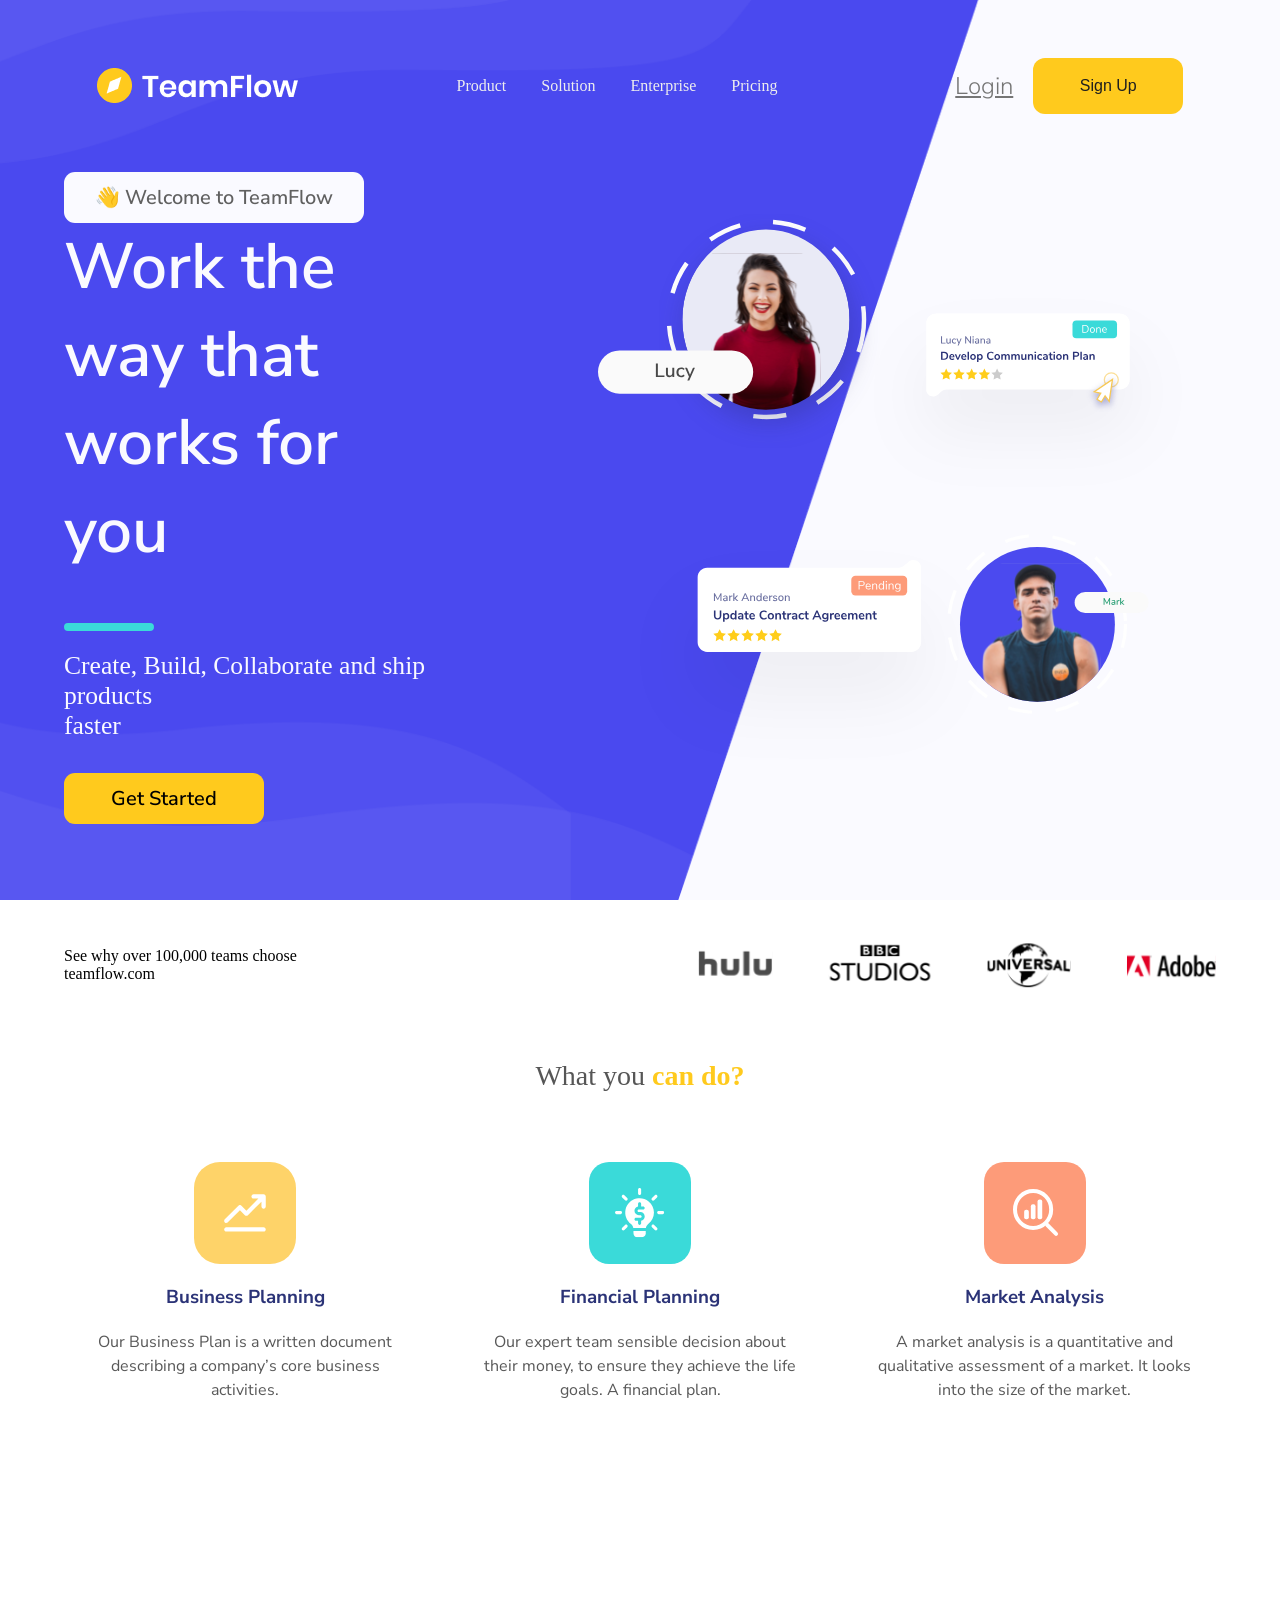
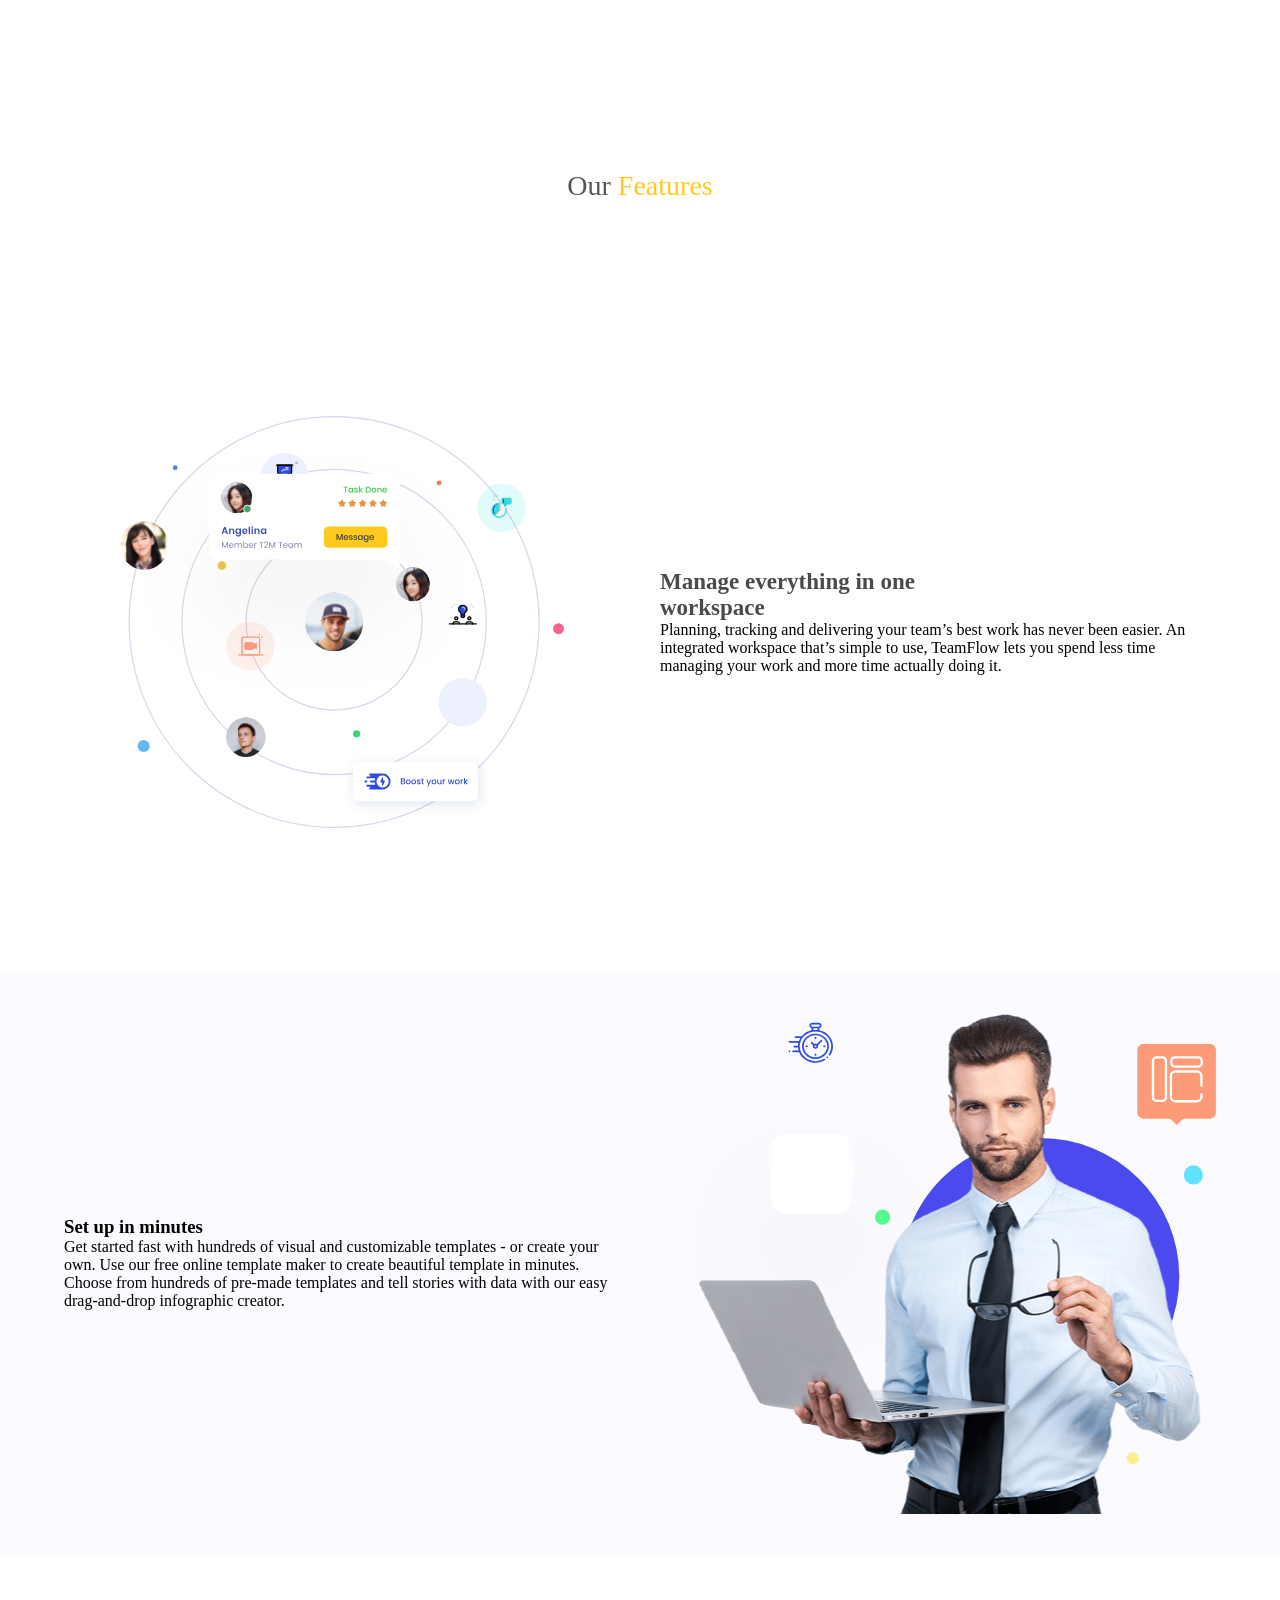
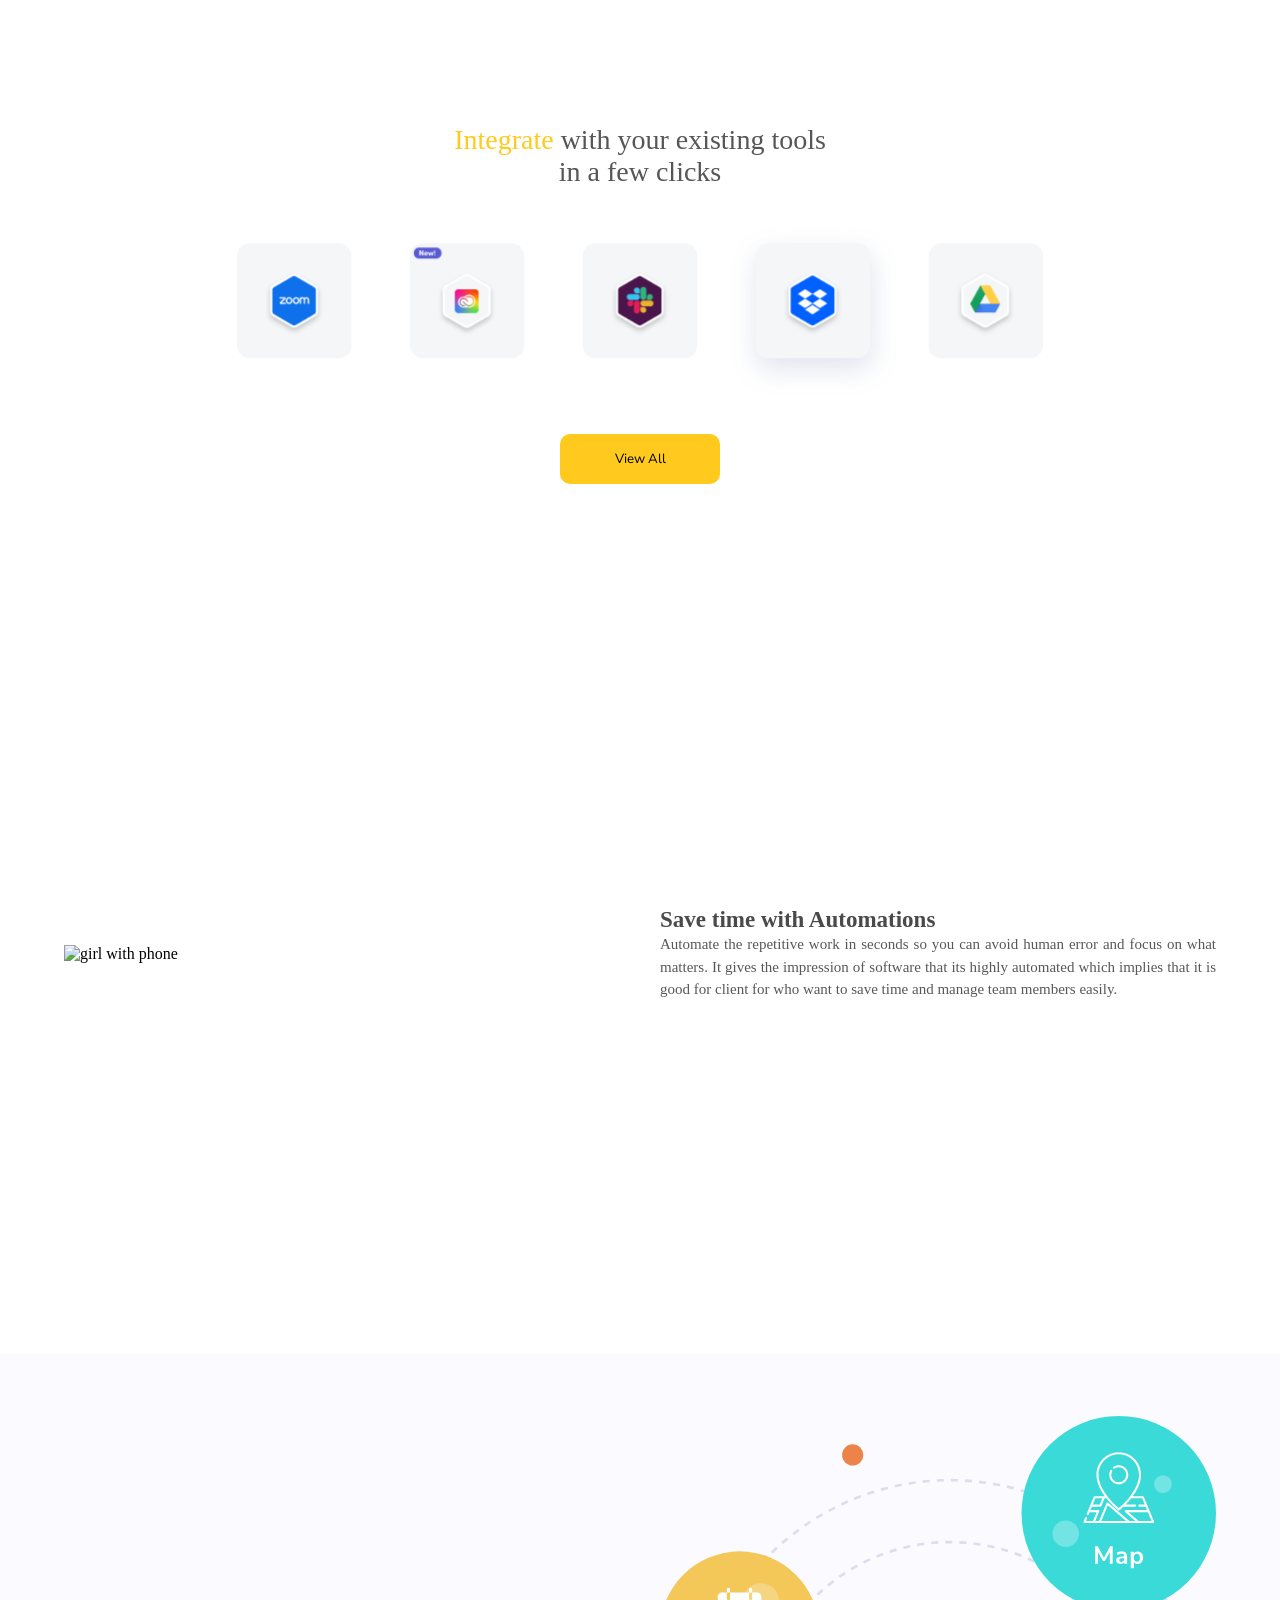
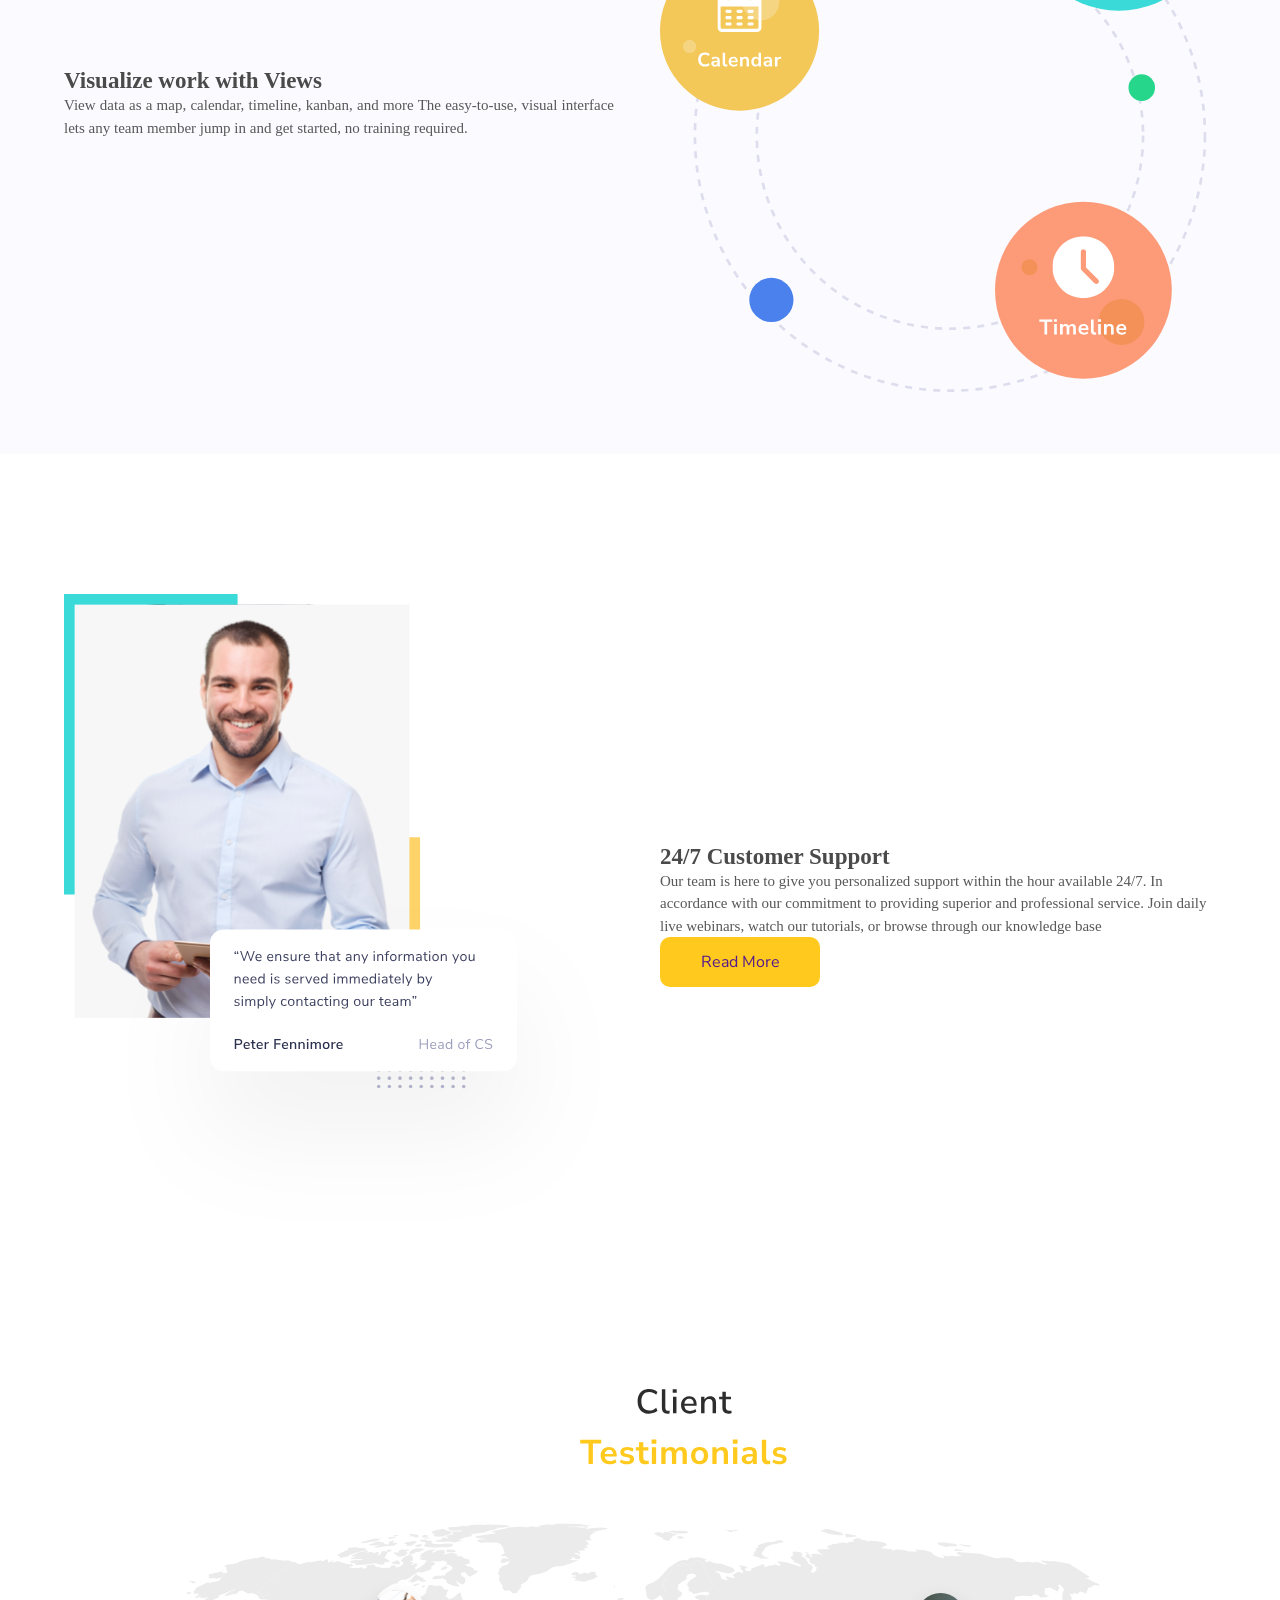
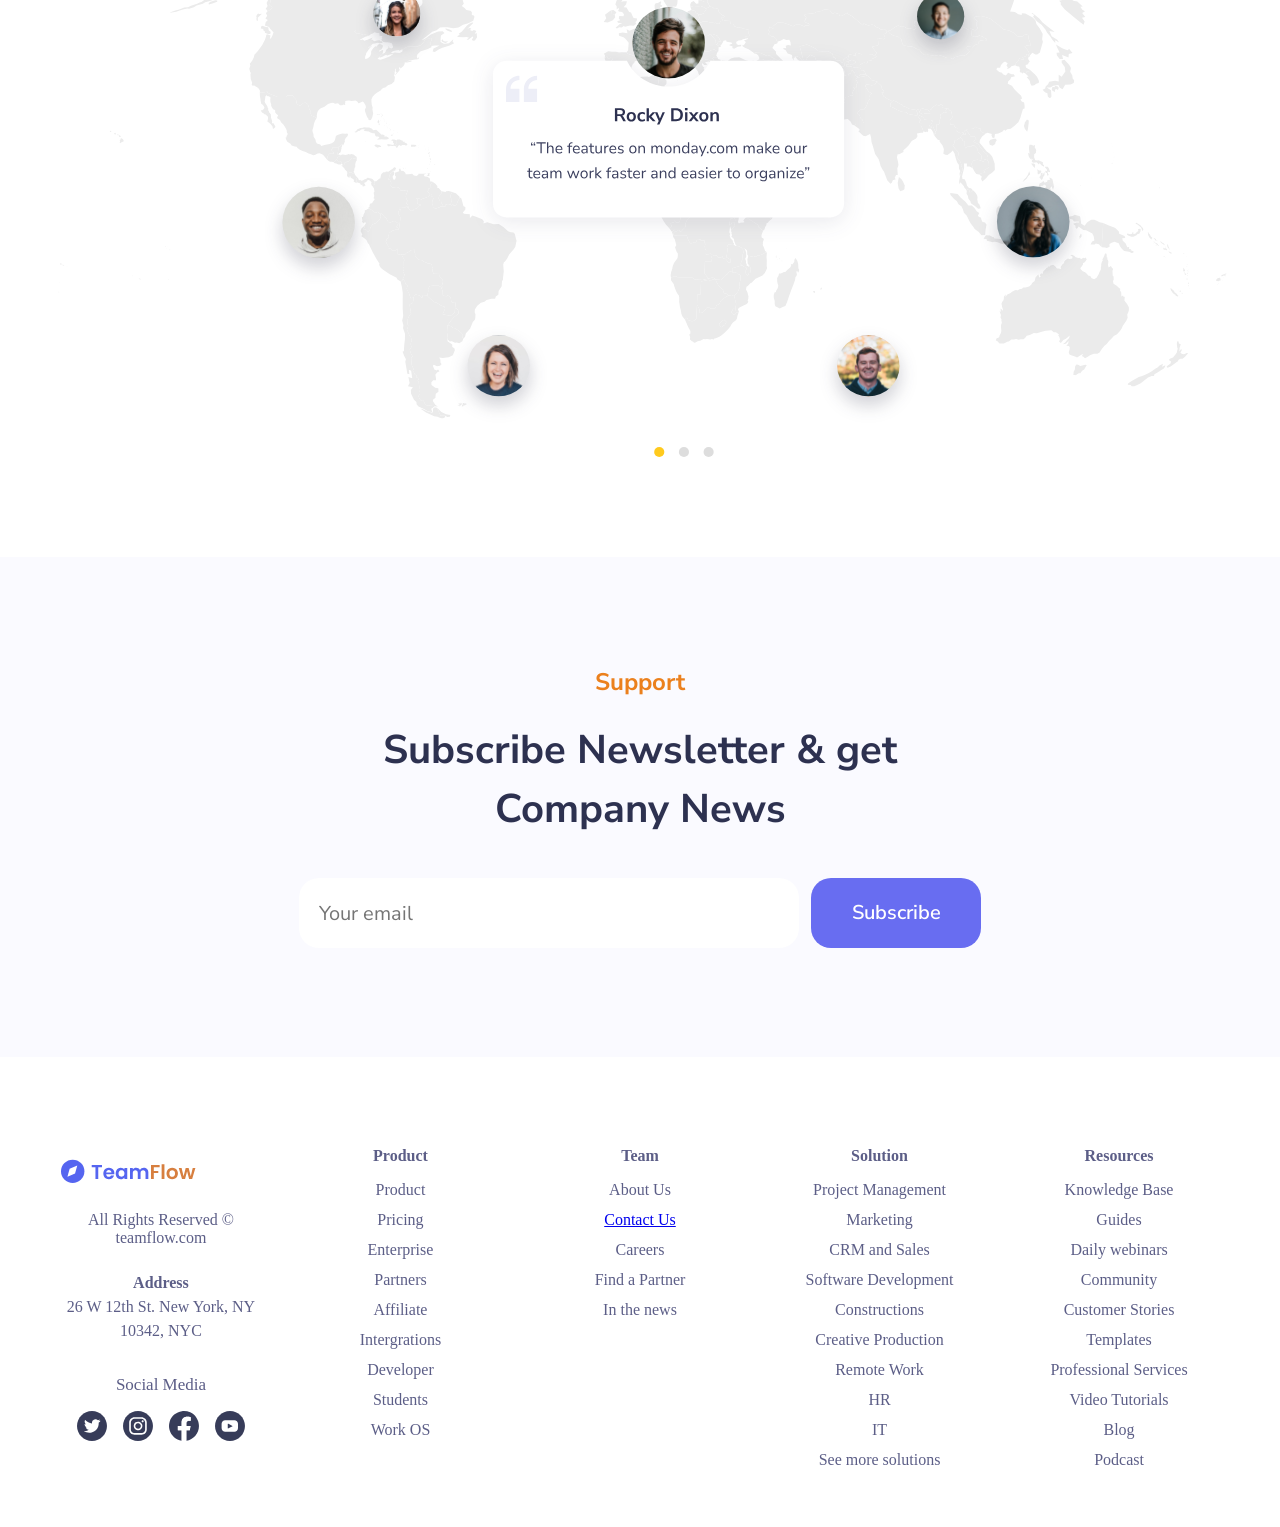
==== commit b48307d1: "updated my footer" ====
--- a/Index.html
+++ b/Index.html
@@ -361,12 +361,13 @@
 
          <div class="social-media">
             <h4>Social Media</h4>
-            <img src="./Assets/Icons/Footer-icons/Group 24.svg" alt="Twitter logo" />
-            <img src="./Assets/Icons/Footer-icons/Group 25.svg" alt="Instagram Logo" />
-            <img src="./Assets/Icons/Footer-icons/Group 26.svg" alt="Facebook Logo" />
-            <img src="./Assets/Icons/Footer-icons/Group 27.svg" alt="Youtube Logo" />
-         </div>
-
+            <div class="social-media-icons">
+               <img src="./Assets/Icons/Footer-icons/Group 24.svg" alt="Twitter logo" />
+               <img src="./Assets/Icons/Footer-icons/Group 25.svg" alt="Instagram Logo" />
+               <img src="./Assets/Icons/Footer-icons/Group 26.svg" alt="Facebook Logo" />
+               <img src="./Assets/Icons/Footer-icons/Group 27.svg" alt="Youtube Logo" />
+            </div>
+         </div>
       </div>
 
       <div class="second-line">
@@ -391,7 +392,7 @@
          <h4>Team</h4>
          <ul>
             <li>About Us</li>
-            <li><a href="./form.html">Contact Us</a></li>
+            <li><a href="./Pages/form.html">Contact Us</a></li>
             <li>Careers</li>
             <li>Find a Partner</li>
             <li>In the news</li>
--- a/Styles/Index.css
+++ b/Styles/Index.css
@@ -4,10 +4,19 @@
   box-sizing: border-box;
 }
 
-body, html{
+img,
+svg {
+  max-width: 100%;
+  height: auto;
+  display: block;
+}
+
+body,
+html {
   height: 100%;
-
-}
+  width: 100%;
+}
+
 /* Background */
 
 .top-section-container {
@@ -22,18 +31,18 @@
   background-position: top center;
   background-repeat: no-repeat;
 
-    background-size: 100% 100%;
+  background-size: cover;
   /* background-size: 100% auto;  */
   min-height: 100vh;
-  overflow: hidden;
-}
-
+  overflow-x: hidden;
+  overflow-y: visible;
+}
 
 /* Button */
 
 .btn {
   display: inline-flex;
-  background-color: #FFCA1D;
+  background-color: #ffca1d;
   width: 160px;
   line-height: 40px;
   border-radius: 10px;
@@ -46,26 +55,22 @@
   align-items: center;
   justify-content: center;
   text-decoration: none;
-padding: 5px;
-border: none;
-text-align: center;
-}
-
-
+  padding: 5px;
+  border: none;
+  text-align: center;
+}
 
 /* Header Area */
 
-#header-area{
-padding: 3rem 2rem;
-  
-
+#header-area {
+  padding: 3rem 2rem;
 }
 
 .header-section {
   align-items: center;
   display: flex;
   padding: 10px;
-  justify-content:space-between;
+  justify-content: space-between;
   max-width: 91%;
   cursor: pointer;
   margin: 0 auto;
@@ -74,122 +79,95 @@
 .hd-nav-ul {
   display: inline-flex;
   align-items: center;
-justify-content: flex-start;
+  justify-content: flex-start;
   list-style: none;
   gap: 35px;
   padding: 2px 1.5rem;
-     
-}
-
-.hd-nav-ul a{
-   color: inherit;
+}
+
+.hd-nav-ul a {
+  color: inherit;
   text-decoration-line: none;
   display: block;
-color: #EEEEEE;
-
-}
-
+  color: #eeeeee;
+}
 
 /* Header Buttons */
 
 .header-buttons {
-display: flex;
-justify-content:flex-end;
-
-
-
-}
-
+  display: flex;
+  justify-content: flex-end;
+}
 
 .nav-button {
-padding: 12px 20px;
-color: #757575;
-border-radius: 11px;
-font-family: "Nunito Sans", sans-serif;
-font-size: 1.5rem;
-font-weight: 300;
-  
-}
-
-
-
-
-.nav-button2{
-
-font-size: 1.7rem;
-padding: 12px 25px;
-border-radius: 12px;
-background-color: #FFCA1D;
-color: #1F1F1F;
-cursor: pointer;
-text-decoration: none;
-border: none;
-width: 150px;
-
-
-}
-
-
+  padding: 12px 20px;
+  color: #757575;
+  border-radius: 11px;
+  font-family: "Nunito Sans", sans-serif;
+  font-size: 1.5rem;
+  font-weight: 300;
+}
+
+.nav-button2 {
+  font-size: 1rem;
+  padding: 12px 25px;
+  border-radius: 12px;
+  background-color: #ffca1d;
+  color: #1f1f1f;
+  cursor: pointer;
+  text-decoration: none;
+  border: none;
+  width: 150px;
+}
 
 /* Hero Section */
 
-.hero{
-width: 100%;
+.hero {
+  width: 100%;
   max-width: 1540px;
   margin: 0 auto;
 
   display: flex;
   align-items: center;
   gap: 6rem;
-    padding-inline: 4rem;
-}
-
-
-
+  padding-inline: 4rem;
+}
 
 .hero-left {
-  width: 35rem;
-  color: #FAFAFF;
-  height: 29.2rem;
-  flex-shrink: 0;
-}
-
-
-
-
-.hero-left h1{
-font-family: "nunito-sans";
-font-size: 4rem;
-font-weight: 600;
-margin-bottom: 3rem;
-
-}
-
+  width: auto;
+  max-width: 35rem;
+  color: #fafaff;
+  height: auto;
+  flex: 1 1 28rem;
+  flex-shrink: 1;
+}
+
+.hero-left h1 {
+  font-family: "Nunito Sans", sans-serif;
+  font-size: clamp(2.4rem, 5vw, 4rem);
+  font-weight: 600;
+  margin-bottom: 3rem;
+}
 
 .hero-left span {
-display: block;
-width: 90px;
-border: 4px solid #3ADAD9;
-border-radius: 12px;
-margin-bottom: 20px;
-
-}
-
-
+  display: block;
+  width: 90px;
+  border: 4px solid #3adad9;
+  border-radius: 12px;
+  margin-bottom: 20px;
+}
 
 .hero-subheading {
-  font-size: 1.6rem;
+  font-size: clamp(1rem, 2vw, 1.6rem);
   font-weight: 300;
   max-width: 61rem;
-  
+
   margin-top: 1rem;
   margin-bottom: 2rem;
-
-
 }
 
 .btn-buttons {
-  background-color: #FFCA1D;
+  background-color: #ffca1d;
   font-family: "Nunito Sans", sans-serif;
   border-radius: 11px;
   box-shadow: none;
@@ -202,269 +180,233 @@
   cursor: pointer;
   text-decoration: none;
   display: inline-block;
-    text-align: center;
-
- 
-
-
+  text-align: center;
 }
 
 .welcome-btn {
-  background-color: #FAFAFF;
+  background-color: #fafaff;
   color: #606060;
   width: 300px;
 }
 
 .cta-btn {
-  background-color: #FFCA1D;
+  background-color: #ffca1d;
   color: black;
 }
 
-
-
-
-
-
 /* Hero Images */
 
-
- .hero-images {
-   flex: 0 1 49rem;
-   height: 45rem;
-   min-width: 0;
-   position: relative;
-    overflow: visible;
-    
- }
-
- .hero-images>div {
-   position: absolute;
- }
-
- .hero-images img {
-   width: 100%;
-   height: auto;
-   display: block;
- }
-
-
-
-     .lucy-img {
-       width: 42%;
-       top: 4%;
-       left: 8%;
-     }
-  
-     .lucy-plan {
-       width: 50%;
-       top: 16%;
-       right:3%;
-     }
-  
-     .mark-contract {
-       width: 55%;
-       bottom: 6%;
-       left: 12%;
-     }
-  
-     .mark-img {
-       width: 30%;
-       bottom: 15%;
-       right: 10%;
-     }
-
-    /* Benefits Area*/
-    
-      .benefits {
-        min-height: 700px;
-        display: flex;
-        flex-direction: column;
-        margin: 30px auto 0 auto;
-
-                }
-    
-    
-    
-         /* Content 1 */
-    
-    
-                 #content-1 {
-                   max-width: 1540px;
-                   width: 100%;
-                   margin: 0 auto;
-                   padding: 0 4rem;
-        
-                   display: flex;
-                   justify-content: space-between;
-                   align-items: center;
-                 }
-    
-        #content-1 p {
-          width: auto;
-        }
-    
-        #content-1 img {
-          max-width: 45%;
-          height: auto;
-        }
-    
-    
-    
-    
-    
-         /* Container */
-    
-                .container {
-                  max-width: 1540px;
-                  width: 100%;
-                  margin: 0 auto;
-                  padding: 0 4rem;
-        
-                  display: flex;
-                  justify-content: space-between;
-                  gap: 32px;
-                  height: auto;
-                  align-items: flex-start;
-        
-                  font-family: "Nunito Sans", sans-serif;
-                  color: #585858;
-                }
-    
-    
-         /* Content 2 */
-    
-                 .wycd {
-                   flex: 1;
-                   text-align: center;
-                 }
-    
-                 .wycd p {
-                   padding: 0;
-                   margin-top: 20px;
-                   line-height: 1.5;
-                      max-width: 320px;
-                    
-                 }
-
-         .wycd h3 {
-           color: #2B3377;
-         }
-    
-         .wycd img {
-           padding-bottom: 20px;
-         }
-    
-                 .wycd article {
-                   display: flex;
-                   flex-direction: column;
-                   align-items: center;
-                 }
-    
-    
-         /* Benefits Title */
-    
-         #benefits-title {
-           text-align: center;
-           margin: 60px 0 70px 0;
-           font-size: 28px;
-           font-weight: 500;
-           color: #565656;
-           ;
-         }
-    
-         /* Container */
-    
-         .container article {
-           align-content: flex-end;
-         }
-    
-    
-    
-         /*Contact btn */
-    
-    
-         .contact-btn {
-           display: inline-flex;
-           align-items: center;
-           gap: 6px;
-    
-           width: fit-content;
-           padding: 8px 12px;
-    
-           background-color: #FFCA1D;
-           border-radius: 8px;
-           text-decoration: none;
-           color: black;
-           font-family: "Nunito Sans", sans-serif;
-           font-size: 14px;
-           font-weight: 600;
-           position: fixed;
-           right: 20px;
-           bottom: 20px;
-           z-index: 9999;
-         }
-    
-         .contact-btn img {
-           width: 16px;
-           height: 16px;
-           object-fit: contain;
-           flex-shrink: 0;
-    
-         }
-    
-    
-         /*Features Section*/
-    
-         .features {
-           display: flex;
-           position: relative;
-           margin: 30px auto 0 auto;
-           flex-direction: column;
-           padding-top: 50px;
-    
-         }
-    
-         .features-title {
-           text-align: center;
-           margin: 60px 0 70px 0;
-           font-size: 28px;
-           font-weight: 500;
-           color: #565656;
-    
-    
-         }
-    
-         /* featurestext1 */
-    
-                .featurestext1 {
-                  max-width: 1540px;
-                  margin: 0 auto;
-                  padding: 40px 4rem;
-                  display: flex;
-                  gap: 40px;
-                  min-height: 700px;
-                  align-items: center;
-                  box-sizing: border-box;
-                }
-    
-    
-    
-  
-        .feature-image1 {
-          flex: 1;
-          display: flex;
-          justify-content: center;
-          align-items: center;
-        }
-    
-
-                .feature-image1 img {
-                  width: 80%;
-                  height: auto;
-                  display: block;
-                }
-    
-                
+.hero-images {
+  flex: 1 1 49rem;
+  width: 100%;
+  max-width: 49rem;
+  aspect-ratio: 49 / 45;
+  height: auto;
+  min-width: 0;
+  position: relative;
+  overflow: visible;
+}
+
+.hero-images > div {
+  position: absolute;
+}
+
+.hero-images img {
+  width: 100%;
+  height: auto;
+  display: block;
+}
+
+.lucy-img {
+  width: 42%;
+  top: 4%;
+  left: 8%;
+}
+
+.lucy-plan {
+  width: 50%;
+  top: 16%;
+  right: 3%;
+}
+
+.mark-contract {
+  width: 55%;
+  bottom: 6%;
+  left: 12%;
+}
+
+.mark-img {
+  width: 30%;
+  bottom: 15%;
+  right: 10%;
+}
+
+/* Benefits Area*/
+
+.benefits {
+  min-height: 700px;
+  display: flex;
+  flex-direction: column;
+  margin: 30px auto 0 auto;
+}
+
+/* Content 1 */
+
+#content-1 {
+  max-width: 1540px;
+  width: 100%;
+  margin: 0 auto;
+  padding: 0 4rem;
+
+  display: flex;
+  justify-content: space-between;
+  align-items: center;
+}
+
+#content-1 p {
+  width: auto;
+}
+
+#content-1 img {
+  max-width: 45%;
+  height: auto;
+}
+
+/* Container */
+
+.container {
+  max-width: 1540px;
+  width: 100%;
+  margin: 0 auto;
+  padding: 0 4rem;
+
+  display: flex;
+  justify-content: space-between;
+  gap: 32px;
+  height: auto;
+  align-items: flex-start;
+
+  font-family: "Nunito Sans", sans-serif;
+  color: #585858;
+}
+
+/* Content 2 */
+
+.wycd {
+  flex: 1;
+  text-align: center;
+}
+
+.wycd p {
+  padding: 0;
+  margin-top: 20px;
+  line-height: 1.5;
+  max-width: 320px;
+}
+
+.wycd h3 {
+  color: #2b3377;
+}
+
+.wycd img {
+  padding-bottom: 20px;
+}
+
+.wycd article {
+  display: flex;
+  flex-direction: column;
+  align-items: center;
+}
+
+/* Benefits Title */
+
+#benefits-title {
+  text-align: center;
+  margin: 60px 0 70px 0;
+  font-size: 28px;
+  font-weight: 500;
+  color: #565656;
+}
+
+/* Container */
+
+.container article {
+  align-content: flex-end;
+}
+
+/*Contact btn */
+
+.contact-btn {
+  display: inline-flex;
+  align-items: center;
+  gap: 6px;
+
+  width: fit-content;
+  padding: 8px 12px;
+
+  background-color: #ffca1d;
+  border-radius: 8px;
+  text-decoration: none;
+  color: black;
+  font-family: "Nunito Sans", sans-serif;
+  font-size: 14px;
+  font-weight: 600;
+  position: fixed;
+  right: 20px;
+  bottom: 20px;
+  z-index: 9999;
+}
+
+.contact-btn img {
+  width: 16px;
+  height: 16px;
+  object-fit: contain;
+  flex-shrink: 0;
+}
+
+/*Features Section*/
+
+.features {
+  display: flex;
+  position: relative;
+  margin: 30px auto 0 auto;
+  flex-direction: column;
+  padding-top: 50px;
+}
+
+.features-title {
+  text-align: center;
+  margin: 60px 0 70px 0;
+  font-size: 28px;
+  font-weight: 500;
+  color: #565656;
+}
+
+/* featurestext1 */
+
+.featurestext1 {
+  max-width: 1540px;
+  margin: 0 auto;
+  padding: 40px 4rem;
+  display: flex;
+  gap: 40px;
+  min-height: 700px;
+  align-items: center;
+  box-sizing: border-box;
+}
+
+.feature-image1 {
+  flex: 1;
+  display: flex;
+  justify-content: center;
+  align-items: center;
+}
+
+.feature-image1 img {
+  width: 80%;
+  height: auto;
+  display: block;
+}
 
 .spin-img {
   transition: transform 1s ease;
@@ -475,503 +417,734 @@
   transform: rotate(360deg);
 }
 
-
-
-
-
-                
-         #F1 {
-           flex: 1;
-         }
-    
-    
-         #F1 h3 {
-           color: #4A4A4A;
-           font-size: 23px;
-           letter-spacing: 0px;
-    
-    
-         }
-    
-    
-         #F1 p {
-          max-width: 600px;
-         }
-    
-    
-         /* featurestext2 */
-    
-    
-                 .featurestext2 {
-                   padding: 40px 4rem;
-                   min-height: 496px;
-                   display: flex;
-                   flex-direction: row-reverse;
-                   align-items: center;
-                   gap: 40px;
-                   background-color: #FAFAFF;
-                 }
-    
-         .feature-image2 {
-           flex: 1;
-           height: 100%;
-           position: static;
-         }
-
-                 .feature-image2 img {
-                   width: 100%;
-                   max-width: 680px;
-                   height: auto;
-                   display: block;
-                 }
-
-
-    
-         #F2 {
-           flex: 1;
-         }
-    
-
-          #F2 h3,
-            #F2 p {
-              position: static;
-              width: auto;
-            }
-         
-                
-    
-    
-         /* featurestext3 */
-    
-                 .featurestext3 {
-                   display: flex;
-                   flex-direction: column;
-                   padding: 40px 4rem;
-                   min-height: 500px;
-                   width: 100%;
-                   box-sizing: border-box;
-                   align-items: center;
-                   justify-content: center;
-                   margin: 100px auto 0 auto;
-                   text-align: center;
-                   gap: 40px;
-                 }
-        
-                 #F3 {
-                   width: 100%;
-                   max-width: 1000px;
-                   height: auto;
-                   padding-bottom: 0;
-                   text-align: center;
-                   position: static;
-                 }
-        
-                 #F3 h3 {
-                   margin: 0;
-                   font-size: 28px;
-                   font-weight: 500;
-                   color: #565656;
-                 }
-        
-                 .feature-image3 {
-                   width: 70%;
-                   max-width: 1268px;
-                   margin: 0 auto;
-                 }
-        
-                 .feature-image3 img {
-                   width: 100%;
-                   height: auto;
-                   object-fit: contain;
-                   display: block;
-                 }
-        
-                 #F3-button {
-                   position: static;
-                 }
-    
-         /* featurestext4 */
-    
-                 .featurestext4 {
-                   max-width: 1540px;
-                   width: 100%;
-                   margin: 100px auto 0 auto;
-                   padding: 40px 4rem;
-        
-                   display: flex;
-                   gap: 40px;
-                   min-height: 600px;
-                   box-sizing: border-box;
-                   align-items: center;
-                 }
-    
-    
-                 .feature-image4 {
-                   flex: 1;
-                   height: auto;
-                   position: static;
-                 }
-    
-         ..feature-image4 img {
-          width: 100%;
-          max-width: 680px;
-          height: auto;
-          object-fit: contain;
-          display: block;
-          position: static;
-        }
-    
-    
-    
-                #F4 {
-                  flex: 1;
-                  position: static;
-                }
-    
-         #F4 h3 {
-           color: #4A4A4A;
-           font-size: 23px;
-           letter-spacing: 0px;
-    
-    
-         }
-    
-    
-                 #F4 p {
-                   line-height: 1.5;
-                   color: #585858;
-                   font-size: 15px;
-                   text-align: justify;
-                   max-width: 600px;
-                   width: auto;
-                   height: auto;
-                 }
-    
-         /* featurestext5 */
-    
-                 .featurestext5 {
-                   display: grid;
-                   grid-template-columns: minmax(0, 1fr) minmax(0, 1fr);
-                   padding: 40px 4rem;
-                   gap: 40px;
-                   min-height: 700px;
-                   width: 100%;
-                   box-sizing: border-box;
-                   align-items: center;
-                   background-color: #FAFAFF;
-                   margin-top: 100px;
-                 }
-
-
-                 .feature-image5 {
-                   height: auto;
-                 }
-    
-                 .feature-image5 img {
-                   width: 100%;
-                   height: auto;
-                   object-fit: contain;
-                   display: block;
-                 }
-    
-    
-    
-         #F5 {
-           flex: 1;
-         }
-    
-    
-    
-         #F5 h3 {
-           color: #4A4A4A;
-           font-size: 23px;
-           letter-spacing: 0px;
-           Right: 700px;
-    
-         }
-    
-    
-                 #F5 p {
-                   line-height: 1.5;
-                   color: #585858;
-                   font-size: 15px;
-                   text-align: justify;
-                   max-width: 550px;
-                   width: auto;
-                   height: auto;
-                 }
-    
-    
-         /* featurestext6 */
-    
-                .featurestext6 {
-                  display: grid;
-                  grid-template-columns: minmax(0, 1fr) minmax(0, 1fr);
-                  padding: 40px 4rem;
-                  gap: 40px;
-                  min-height: 600px;
-                  width: 100%;
-                  max-width: 1540px;
-                  box-sizing: border-box;
-                  align-items: center;
-                  margin: 100px auto 0 auto;
-                }
-    
-    
-                 .feature-image6 {
-                   height: auto;
-                   position: static;
-                 }
-
-    
-                 .feature-image6 img {
-                   width: 100%;
-                   height: auto;
-                   object-fit: contain;
-                   display: block;
-                 }
-    
-         #F6 {
-           flex: 1;
-         }
-    
-    
-    
-         #F6 h3 {
-           color: #4A4A4A;
-           font-size: 23px;
-           letter-spacing: 0px;
-    
-         }
-    
-    
-         #F6 p {
-          line-height: 1.5;
-          color: #585858;
-          font-size: 15px;
-          max-width: 600px;
-          width: auto;
-          height: auto;
-        }
-    
-    
-    
-         /* Testimonials Section */
-    
-    
-         #testimonials-area {
-           width: 92%;
-           /* overflow: hidden; */
-           margin: 0 auto;
-           height: 700px;
-           margin-top: 100px;
-         }
-    
-    
-    
-         .testimonials img {
-          max-width: 100%;
-            height: auto;
-            display: block
-         }
-    
-         .Testimonials {
-           width: 90%;
-           max-width: 1200px;
-           margin: 0 auto;
-           padding: 40px;
-         }
-    
-    
-    
-         /*Sign up */
-    
-                 .sign-up {
-                   width: 100%;
-                   min-height: 500px;
-                   margin-top: 100px;
-                   padding: 40px;
-                   box-sizing: border-box;
-                   background-color: #FAFAFF;
-
-        
-                   display: flex;
-                   justify-content: center;
-                   align-items: center;
-                 }
-
-                                 .sign-up-content {
-                                   text-align: center;
-                                   max-width: 700px;
-                                   width: 100%;
-                                 }
-    
-                 .sign-up p {
-                   color: #EB801D;
-                   font-family: "Nunito Sans", sans-serif;
-                   font-weight: 700;
-                   font-size: 24px;
-                   line-height: 147%;
-                   position: static;
-                   margin-bottom: 20px;
-                 }
-    
-                 .sign-up h1 {
-                   font-family: "Nunito Sans", sans-serif;
-                   font-weight: 700;
-                   font-size: 40px;
-                   line-height: 147%;
-                   text-align: center;
-                   color: #2D3150;
-                   position: static;
-                   margin-bottom: 40px;
-                 }
-    
-         #Subscribe {
-           position: static;
-           display: flex;
-           justify-content: center;
-           gap: 12px;
-         }
-    
-         #email {
-           width: 500px;
-           max-width: 100%;
-           height: 70px;
-           border-radius: 20px;
-           border: none;
-           padding: 0 20px;
-           font-family: "Nunito Sans", sans-serif;
-           font-size: 20px;
-         }
-    
-         .sign-up button {
-           background-color: #686df1;
-           color: #FFFFFF;
-           height: 70px;
-           border-radius: 20px;
-           width: 170px;
-           font-weight: 600;
-           font-size: 20px;
-           position: static;
-         }
-    
-    
-         /* Footer Section */
-    
-                 footer {
-                   margin: 70px auto 30px auto;
-                   min-height: 400px;
-                   display: grid;
-                   grid-template-columns: repeat(5, minmax(0, 1fr));
-                   gap: 20px;
-                   width: min(92%, 1680px);
-                   padding-top: 20px;
-                   color: #5C5E87;
-    
-                 }
-    
-    
-    
-    
-         footer ul {
-           list-style: none;
-           padding: 10px;
-    
-         }
-    
-         .footer area {}
-    
-    
-         footer li {
-           padding: 6px;
-    
-    
-         }
-    
-         /* First line */
-         .first-line {
-           padding: 10px;
-           text-align: center;
-    
-         }
-    
-         .first-line img {
-           height: 30px;
-    
-    
-    
-         }
-    
-         .footer-area {
-    
-    
-           position: relative;
-           top: 20px;
-    
-    
-         }
-    
-         .address {
-    
-           position: relative;
-           top: 40px;
-    
-    
-    
-         }
-    
-         .social-media h4 {
-    
-           font-weight: 500;
-           font-size: 17px;
-
-           line-height: 100%;
-           letter-spacing: 0%;
-    
-           position: relative;
-           top: 60px;
-    
-    
-         }
-    
-         .social-media img {
-           height: 30px;
-           position: relative;
-           top: 80px;
-    
-    
-         }
-    
-         /* Second line */
-    
-         .second-line {
-           text-align: center;
-    
-    
-         }
-    
-    
-         /* third line */
-    
-         .third-line {
-           text-align: center;
-    
-         }
-    
-    
-         /* Fourth line */
-    
-         .fourth-line {
-           text-align: center;
-    
-         }
-    
-    
-         /* Fifth line */
-    
-    
-         .fifth-line {
-           text-align: center;
-    
-         }+#F1 {
+  flex: 1;
+}
+
+#F1 h3 {
+  color: #4a4a4a;
+  font-size: 23px;
+  letter-spacing: 0px;
+}
+
+#F1 p {
+  max-width: 600px;
+}
+
+/* featurestext2 */
+
+.featurestext2 {
+  padding: 40px 4rem;
+  min-height: 496px;
+  display: flex;
+  flex-direction: row-reverse;
+  align-items: center;
+  gap: 40px;
+  background-color: #fafaff;
+}
+
+.feature-image2 {
+  flex: 1;
+  height: 100%;
+  position: static;
+}
+
+.feature-image2 img {
+  width: 100%;
+  max-width: 680px;
+  height: auto;
+  display: block;
+}
+
+#F2 {
+  flex: 1;
+}
+
+#F2 h3,
+#F2 p {
+  position: static;
+  width: auto;
+}
+
+/* featurestext3 */
+
+.featurestext3 {
+  display: flex;
+  flex-direction: column;
+  padding: 40px 4rem;
+  min-height: 500px;
+  width: 100%;
+  box-sizing: border-box;
+  align-items: center;
+  justify-content: center;
+  margin: 100px auto 0 auto;
+  text-align: center;
+  gap: 40px;
+}
+
+#F3 {
+  width: 100%;
+  max-width: 1000px;
+  height: auto;
+  padding-bottom: 0;
+  text-align: center;
+  position: static;
+}
+
+#F3 h3 {
+  margin: 0;
+  font-size: 28px;
+  font-weight: 500;
+  color: #565656;
+}
+
+.feature-image3 {
+  width: 70%;
+  max-width: 1268px;
+  margin: 0 auto;
+}
+
+.feature-image3 img {
+  width: 100%;
+  height: auto;
+  object-fit: contain;
+  display: block;
+}
+
+#F3-button {
+  position: static;
+}
+
+/* featurestext4 */
+
+.featurestext4 {
+  max-width: 1540px;
+  width: 100%;
+  margin: 100px auto 0 auto;
+  padding: 40px 4rem;
+
+  display: flex;
+  gap: 40px;
+  min-height: 600px;
+  box-sizing: border-box;
+  align-items: center;
+}
+
+.feature-image4 {
+  flex: 1;
+  height: auto;
+  position: static;
+}
+
+.feature-image4 img {
+  width: 100%;
+  max-width: 680px;
+  height: auto;
+  object-fit: contain;
+  display: block;
+  position: static;
+}
+
+#F4 {
+  flex: 1;
+  position: static;
+}
+
+#F4 h3 {
+  color: #4a4a4a;
+  font-size: 23px;
+  letter-spacing: 0px;
+}
+
+#F4 p {
+  line-height: 1.5;
+  color: #585858;
+  font-size: 15px;
+  text-align: justify;
+  max-width: 600px;
+  width: auto;
+  height: auto;
+}
+
+/* featurestext5 */
+
+.featurestext5 {
+  display: grid;
+  grid-template-columns: minmax(0, 1fr) minmax(0, 1fr);
+  padding: 40px 4rem;
+  gap: 40px;
+  min-height: 700px;
+  width: 100%;
+  box-sizing: border-box;
+  align-items: center;
+  background-color: #fafaff;
+  margin-top: 100px;
+}
+
+.feature-image5 {
+  height: auto;
+}
+
+.feature-image5 img {
+  width: 100%;
+  height: auto;
+  object-fit: contain;
+  display: block;
+}
+
+#F5 {
+  flex: 1;
+}
+
+#F5 h3 {
+  color: #4a4a4a;
+  font-size: 23px;
+  letter-spacing: 0px;
+  right: 700px;
+}
+
+#F5 p {
+  line-height: 1.5;
+  color: #585858;
+  font-size: 15px;
+  text-align: justify;
+  max-width: 550px;
+  width: auto;
+  height: auto;
+}
+
+/* featurestext6 */
+
+.featurestext6 {
+  display: grid;
+  grid-template-columns: minmax(0, 1fr) minmax(0, 1fr);
+  padding: 40px 4rem;
+  gap: 40px;
+  min-height: 600px;
+  width: 100%;
+  max-width: 1540px;
+  box-sizing: border-box;
+  align-items: center;
+  margin: 100px auto 0 auto;
+}
+
+.feature-image6 {
+  height: auto;
+  position: static;
+}
+
+.feature-image6 img {
+  width: 100%;
+  height: auto;
+  object-fit: contain;
+  display: block;
+}
+
+#F6 {
+  flex: 1;
+}
+
+#F6 h3 {
+  color: #4a4a4a;
+  font-size: 23px;
+  letter-spacing: 0px;
+}
+
+#F6 p {
+  line-height: 1.5;
+  color: #585858;
+  font-size: 15px;
+  max-width: 600px;
+  width: auto;
+  height: auto;
+}
+
+/* Testimonials Section */
+
+#testimonials-area {
+  width: 92%;
+  /* overflow: hidden; */
+  margin: 0 auto;
+  height: auto;
+  min-height: 0;
+  margin-top: 100px;
+}
+
+.testimonials img {
+  max-width: 100%;
+  height: auto;
+  display: block;
+}
+
+.Testimonials {
+  width: 90%;
+  max-width: 1200px;
+  margin: 0 auto;
+  padding: 40px;
+}
+
+/*Sign up */
+
+.sign-up {
+  width: 100%;
+  min-height: 500px;
+  margin-top: 100px;
+  padding: 40px;
+  box-sizing: border-box;
+  background-color: #fafaff;
+
+  display: flex;
+  justify-content: center;
+  align-items: center;
+}
+
+.sign-up-content {
+  text-align: center;
+  max-width: 700px;
+  width: 100%;
+}
+
+.sign-up p {
+  color: #eb801d;
+  font-family: "Nunito Sans", sans-serif;
+  font-weight: 700;
+  font-size: 24px;
+  line-height: 147%;
+  position: static;
+  margin-bottom: 20px;
+}
+
+.sign-up h1 {
+  font-family: "Nunito Sans", sans-serif;
+  font-weight: 700;
+  font-size: 40px;
+  line-height: 147%;
+  text-align: center;
+  color: #2d3150;
+  position: static;
+  margin-bottom: 40px;
+}
+
+#Subscribe {
+  position: static;
+  display: flex;
+  justify-content: center;
+  gap: 12px;
+}
+
+#email {
+  width: 500px;
+  max-width: 100%;
+  height: 70px;
+  border-radius: 20px;
+  border: none;
+  padding: 0 20px;
+  font-family: "Nunito Sans", sans-serif;
+  font-size: 20px;
+}
+
+.sign-up button {
+  background-color: #686df1;
+  color: #ffffff;
+  height: 70px;
+  border-radius: 20px;
+  width: 170px;
+  font-weight: 600;
+  font-size: 20px;
+  position: static;
+}
+
+/* Footer Section */
+
+footer {
+  margin: 70px auto 30px auto;
+  min-height: 400px;
+  display: grid;
+  grid-template-columns: repeat(5, minmax(0, 1fr));
+  gap: 20px;
+  width: min(92%, 1680px);
+  padding-top: 20px;
+  color: #5c5e87;
+}
+
+footer ul {
+  list-style: none;
+  padding: 10px;
+}
+
+.footer area {
+}
+
+footer li {
+  padding: 6px;
+}
+
+/* First line */
+.first-line {
+  padding: 10px;
+  text-align: center;
+}
+
+.first-line img {
+  height: 30px;
+}
+
+.footer-area {
+  position: static;
+  margin-top: 1.5rem;
+}
+
+.address {
+  position: static;
+  margin-top: 1.5rem;
+  line-height: 1.5;
+}
+
+/* .social-media h4 {
+
+  font-weight: 500;
+  font-size: 17px;
+
+  line-height: 100%;
+  letter-spacing: 0%;
+
+  position: relative;
+  top: 60px;
+
+
+}
+
+.social-media img {
+  height: 30px;
+  position: relative;
+  top: 80px;
+
+
+} */
+
+.social-media {
+  margin-top: 2rem;
+  text-align: center;
+}
+
+.social-media h4 {
+  font-weight: 500;
+  font-size: 17px;
+  line-height: 1.2;
+  margin-bottom: 1rem;
+  position: static;
+}
+
+.social-media-icons {
+  display: flex;
+  justify-content: center;
+  align-items: center;
+  gap: 1rem;
+  flex-wrap: wrap;
+}
+
+.social-media-icons img {
+  width: 30px;
+  height: 30px;
+  object-fit: contain;
+  position: static;
+}
+
+/* Second line */
+
+.second-line {
+  text-align: center;
+}
+
+/* third line */
+
+.third-line {
+  text-align: center;
+}
+
+/* Fourth line */
+
+.fourth-line {
+  text-align: center;
+}
+
+/* Fifth line */
+
+.fifth-line {
+  text-align: center;
+}
+
+/* RESPONSIVE RULES */
+
+/* Laptop / small desktop */
+@media (max-width: 1200px) {
+  .hero {
+    gap: 3rem;
+    padding-inline: 2rem;
+  }
+
+  .hero-images {
+    max-width: 42rem;
+  }
+
+  .header-section {
+    max-width: 100%;
+  }
+
+  .hd-nav-ul {
+    gap: 24px;
+  }
+}
+
+/* Tablet */
+@media (max-width: 900px) {
+  #header-area {
+    padding: 2rem 1rem;
+  }
+
+  .header-section {
+    flex-wrap: wrap;
+    justify-content: center;
+    gap: 1rem;
+  }
+
+  .hd-nav-ul {
+    order: 3;
+    width: 100%;
+    justify-content: center;
+    flex-wrap: wrap;
+    gap: 1rem;
+    padding: 0;
+  }
+
+  .header-buttons {
+    justify-content: center;
+  }
+
+  .hero {
+    flex-direction: column;
+    text-align: center;
+    padding-inline: 1.5rem;
+    padding-top: 2rem;
+  }
+
+  .hero-left {
+    max-width: 100%;
+  }
+
+  .hero-left span {
+    margin-inline: auto;
+  }
+
+  .hero-images {
+    max-width: 38rem;
+  }
+
+  #content-1 {
+    flex-direction: column;
+    padding: 2rem 1.5rem;
+    gap: 2rem;
+    text-align: center;
+  }
+
+  #content-1 img {
+    max-width: 100%;
+  }
+
+  .container {
+    flex-direction: column;
+    padding: 2rem 1.5rem;
+    gap: 2.5rem;
+    align-items: center;
+  }
+
+  .wycd p {
+    max-width: 420px;
+  }
+
+  .featurestext1,
+  .featurestext2,
+  .featurestext4 {
+    flex-direction: column;
+    padding: 2rem 1.5rem;
+    gap: 2rem;
+    min-height: auto;
+    text-align: center;
+  }
+
+  .featurestext5,
+  .featurestext6 {
+    grid-template-columns: 1fr;
+    padding: 2rem 1.5rem;
+    gap: 2rem;
+    min-height: auto;
+    text-align: center;
+  }
+
+  .featurestext3 {
+    padding: 2rem 1.5rem;
+    min-height: auto;
+    margin-top: 70px;
+  }
+
+  .feature-image1 img,
+  .feature-image2 img,
+  .feature-image4 img,
+  .feature-image5 img,
+  .feature-image6 img {
+    width: 100%;
+    max-width: 680px;
+    margin-inline: auto;
+  }
+
+  .feature-image3 {
+    width: 100%;
+  }
+
+  #F1,
+  #F2,
+  #F3,
+  #F4,
+  #F5,
+  #F6 {
+    width: 100%;
+  }
+
+  #F1 p,
+  #F2 p,
+  #F4 p,
+  #F5 p,
+  #F6 p {
+    max-width: 100%;
+    text-align: center;
+  }
+
+  #testimonials-area {
+    width: 100%;
+    padding-inline: 1.5rem;
+  }
+
+  .Testimonials {
+    width: 100%;
+    padding: 20px;
+  }
+
+  footer {
+    grid-template-columns: repeat(2, minmax(0, 1fr));
+    row-gap: 40px;
+  }
+}
+
+/* Mobile */
+@media (max-width: 600px) {
+  .top-section-container,
+  .hero,
+  #content-1,
+  .container,
+  .featurestext1,
+  .featurestext2,
+  .featurestext3,
+  .featurestext4,
+  .featurestext5,
+  .featurestext6 {
+    padding-inline: 1rem;
+  }
+
+  .top-section {
+    min-height: auto;
+  }
+
+  .header-section {
+    padding: 0;
+  }
+
+  .hd-nav-ul {
+    font-size: 0.9rem;
+  }
+
+  .nav-button,
+  .nav-button2 {
+    padding: 10px 14px;
+  }
+
+  .hero-left h1 {
+    margin-bottom: 2rem;
+  }
+
+  .welcome-btn,
+  .btn-buttons {
+    width: 100%;
+    max-width: 300px;
+  }
+
+  .hero-images {
+    max-width: 100%;
+  }
+
+  #benefits-title,
+  .features-title,
+  #F3 h3 {
+    font-size: 24px;
+    margin: 40px 0;
+  }
+
+  .benefits {
+    min-height: auto;
+  }
+
+  .featurestext4,
+  .featurestext5,
+  .featurestext6,
+  #testimonials-area,
+  .sign-up {
+    margin-top: 60px;
+  }
+
+  #Subscribe {
+    flex-direction: column;
+    align-items: center;
+  }
+
+  #email,
+  .sign-up button {
+    width: 100%;
+    height: 56px;
+    border-radius: 14px;
+  }
+
+  .sign-up {
+    min-height: auto;
+    padding: 2rem 1.25rem;
+  }
+
+  .sign-up p {
+    font-size: 18px;
+  }
+
+  .sign-up h1 {
+    font-size: clamp(1.8rem, 8vw, 2.5rem);
+  }
+
+  footer {
+    grid-template-columns: 1fr;
+    text-align: center;
+    min-height: auto;
+  }
+
+    .footer-area,
+    .address,
+    .social-media h4,
+    .social-media-icons img {
+      position: static;
+      top: auto;
+    }
+  
+    .social-media-icons {
+      justify-content: center;
+    }
+
+  .contact-btn {
+    right: 12px;
+    bottom: 12px;
+  }
+}
